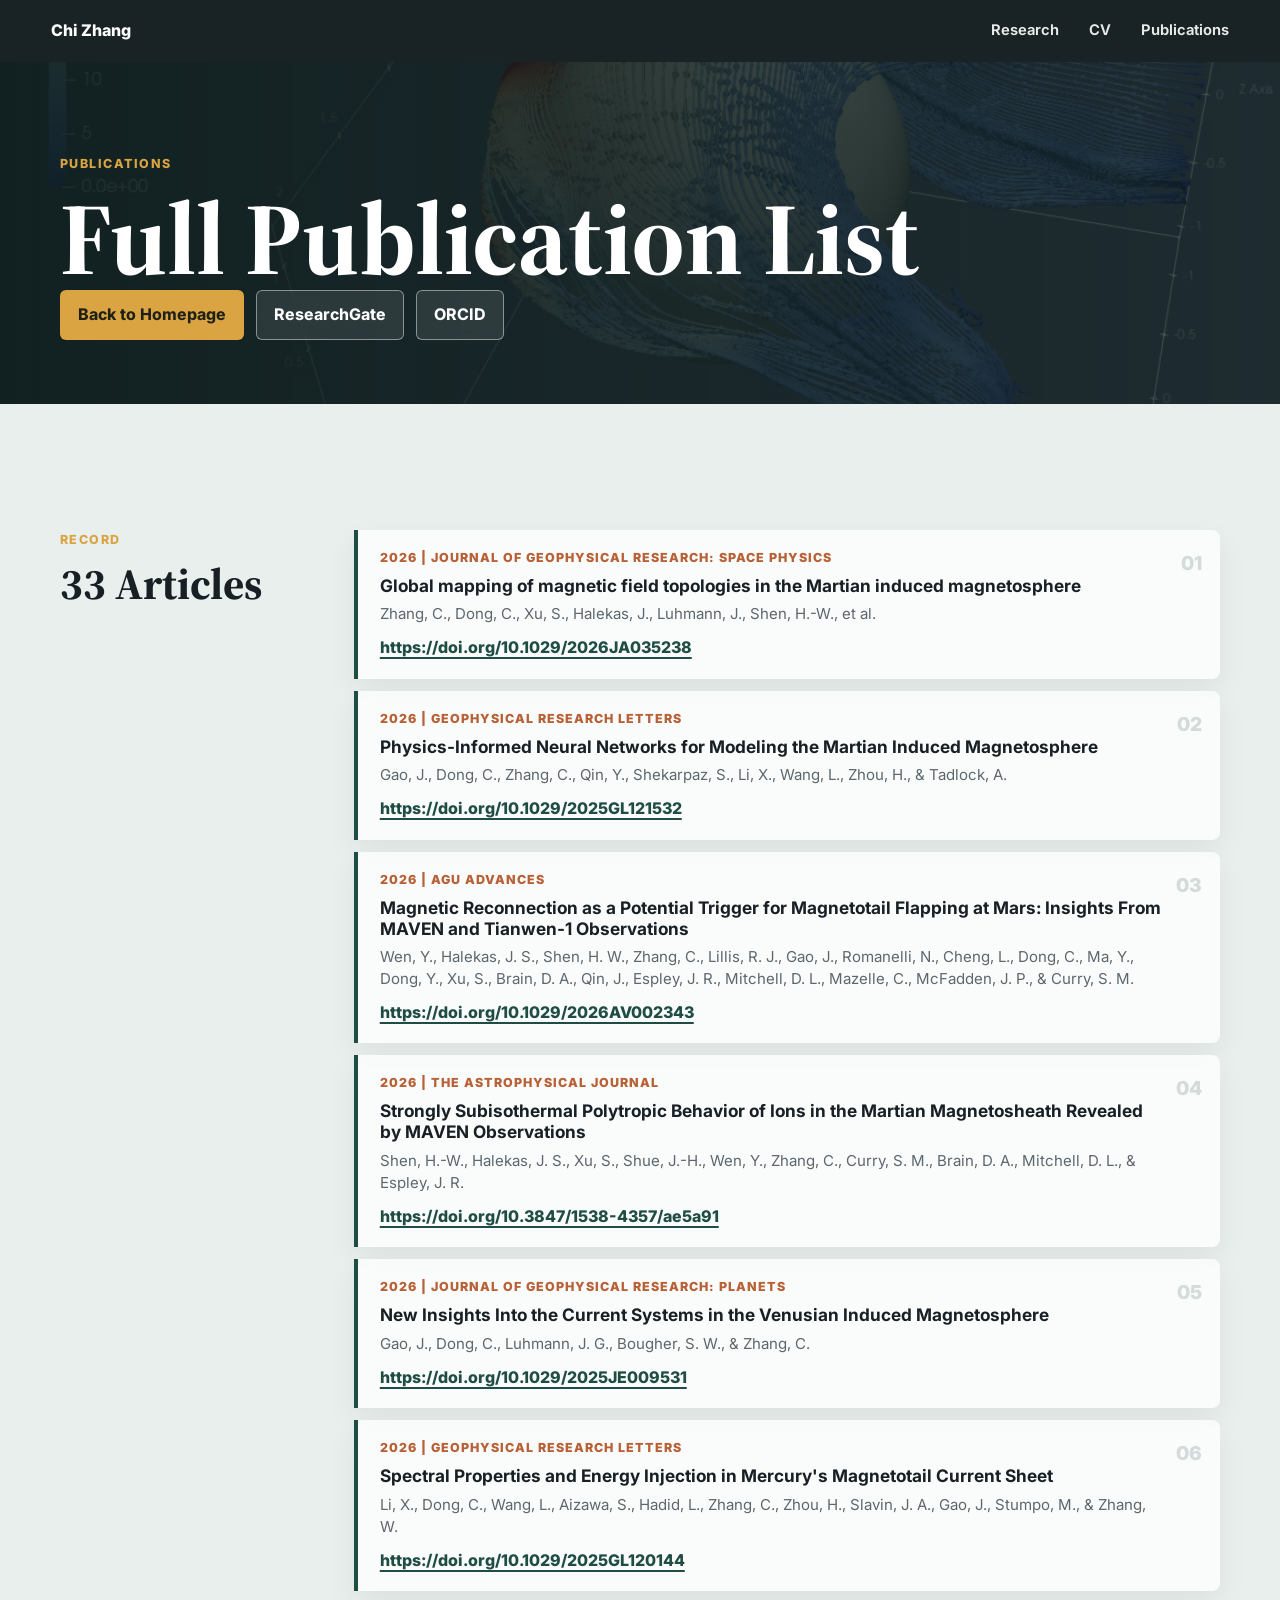
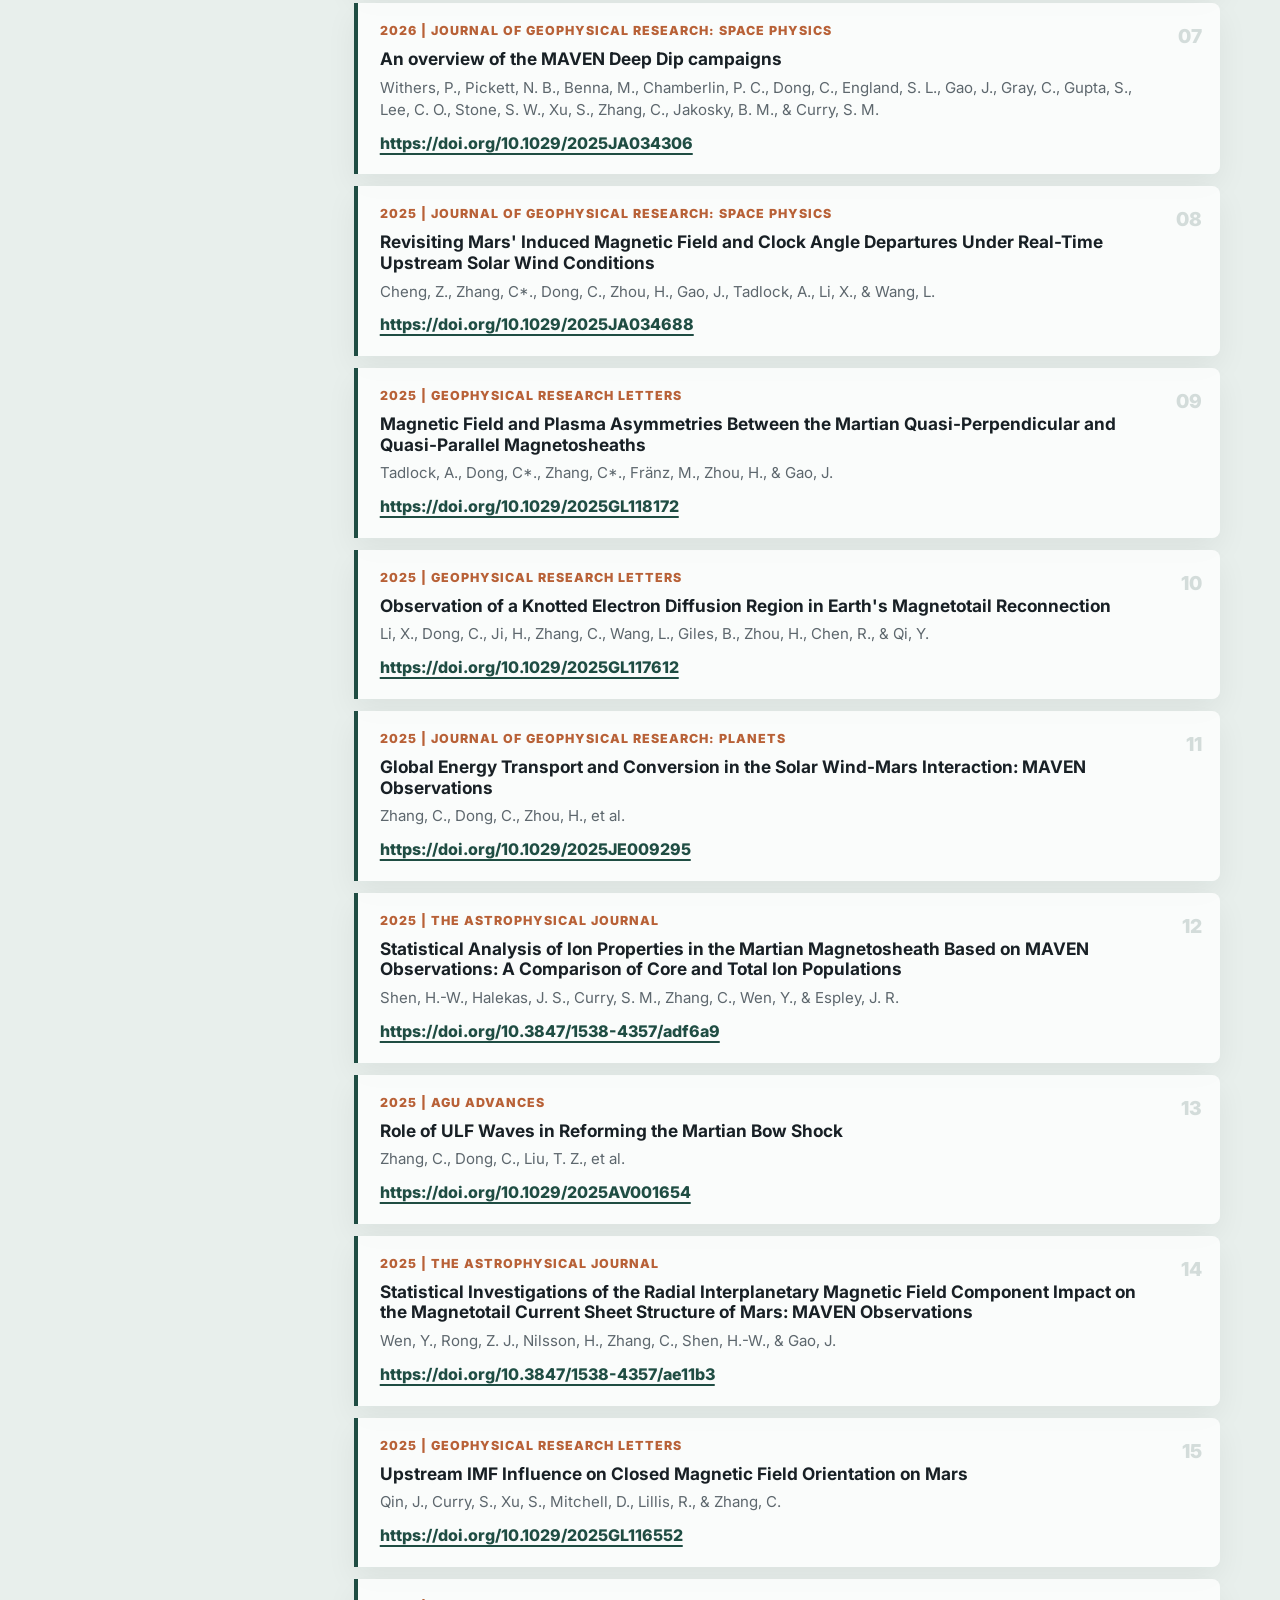
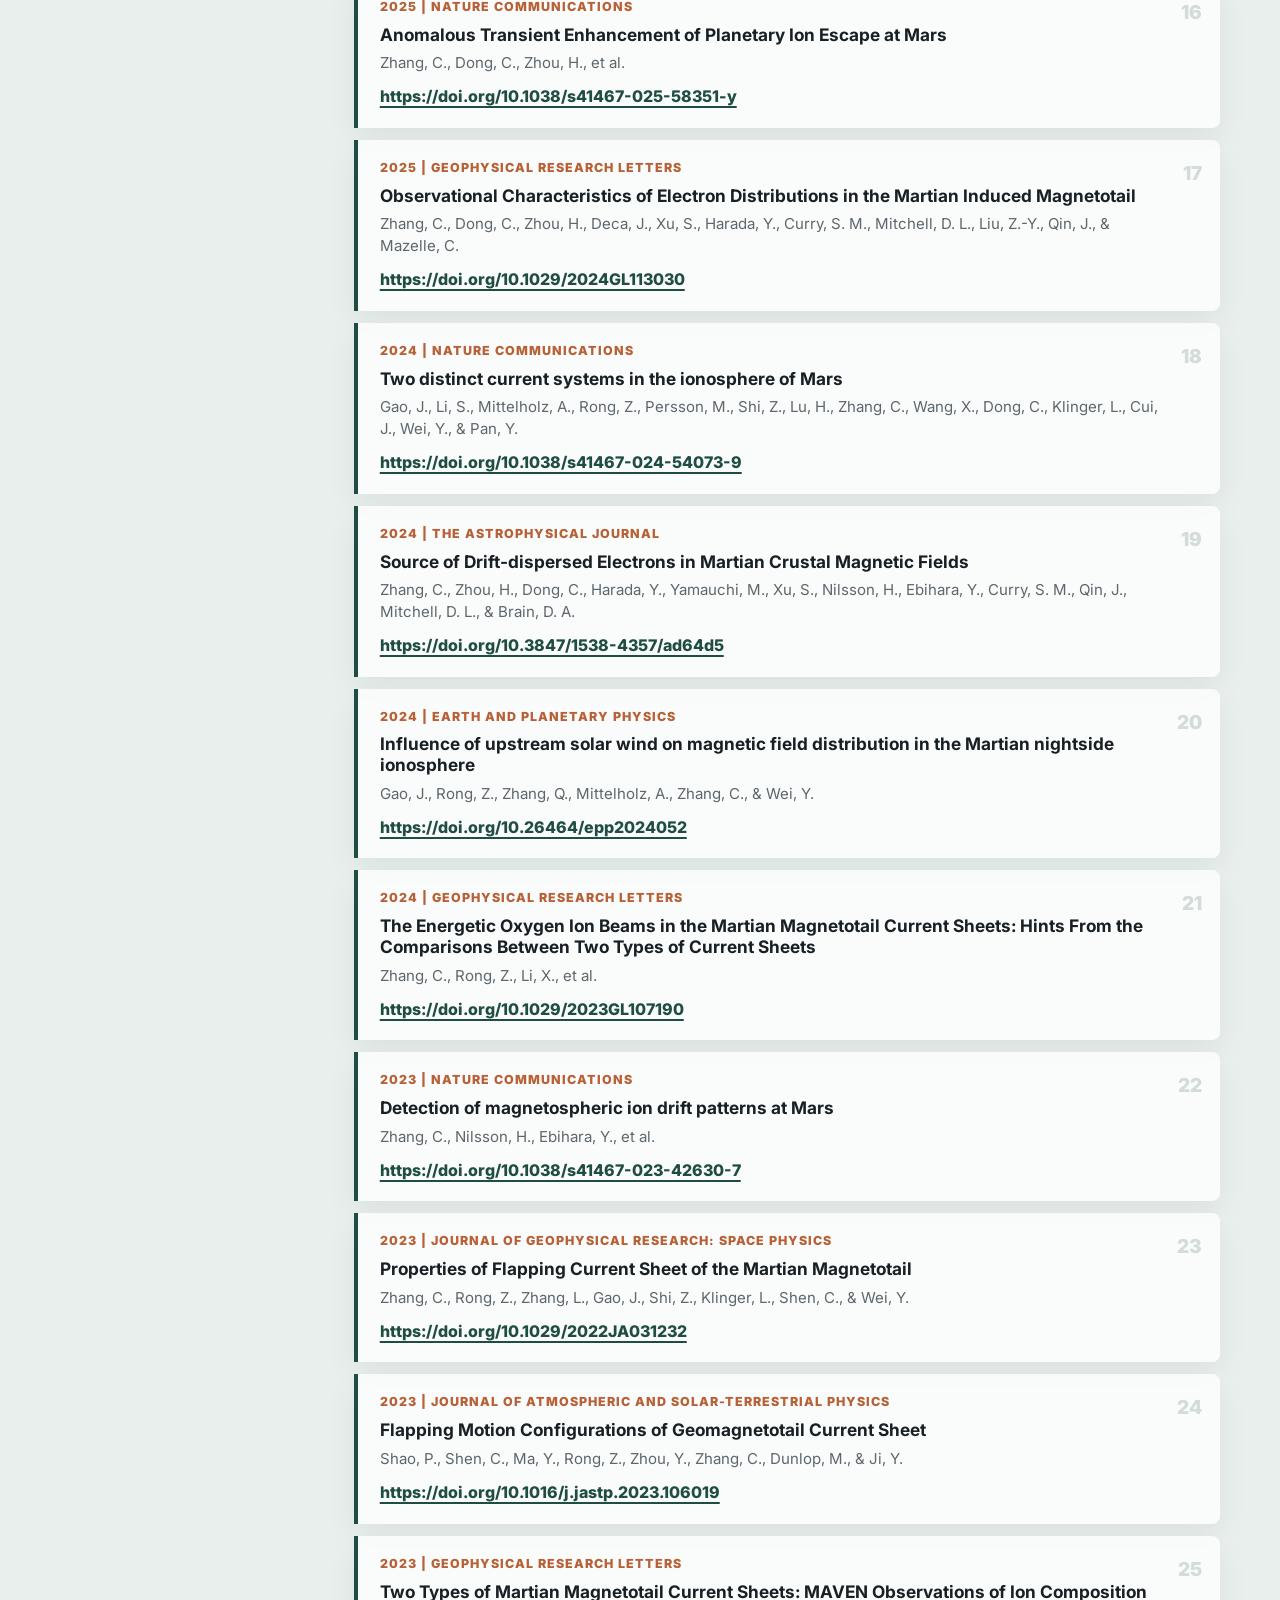
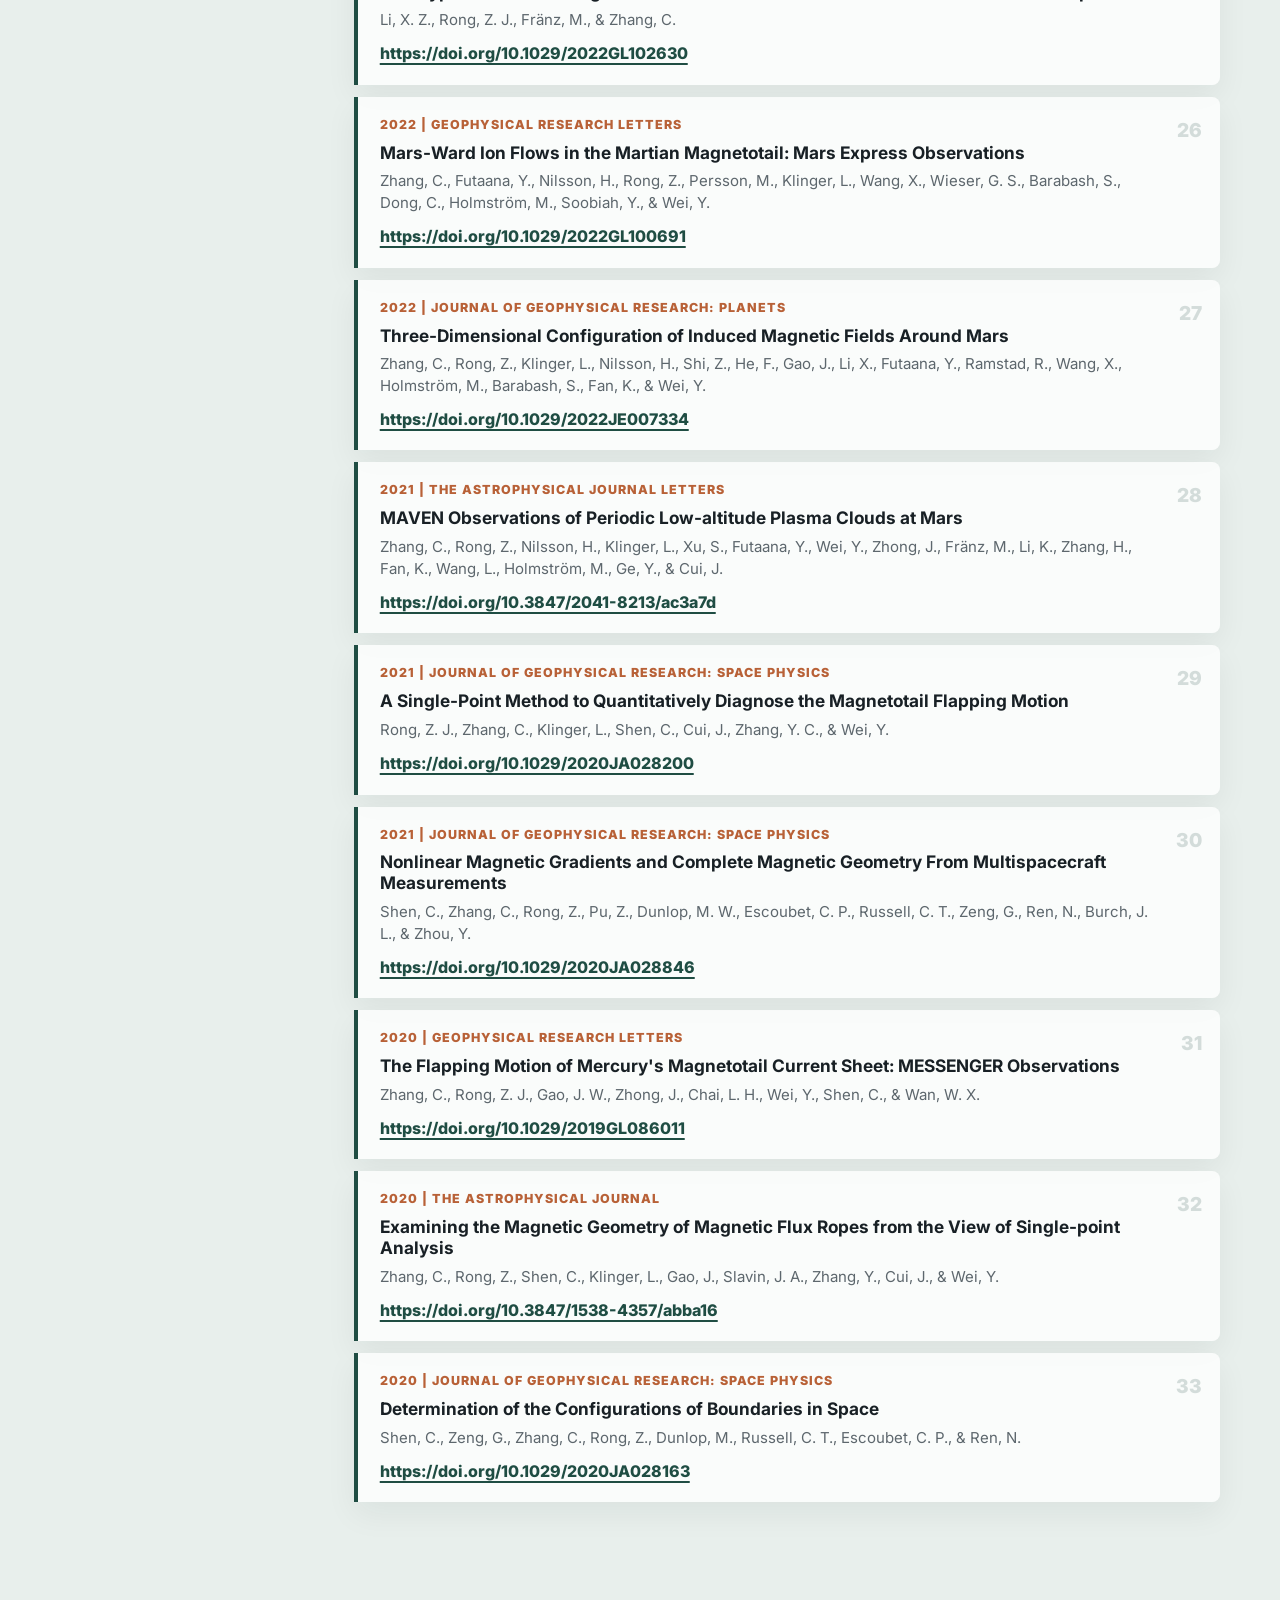
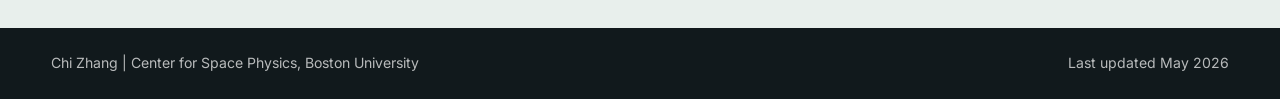
==== publications.html @ 46e89584 "Improve website layout responsiveness" ====
<!DOCTYPE html>
<html lang="en">
<head>
  <meta charset="utf-8">
  <meta name="viewport" content="width=device-width, initial-scale=1">
  <meta name="description" content="Full publication list for Chi Zhang, Research Scientist at Boston University.">
  <title>Chi Zhang</title>
  <link rel="preconnect" href="https://fonts.googleapis.com">
  <link rel="preconnect" href="https://fonts.gstatic.com" crossorigin>
  <link href="https://fonts.googleapis.com/css2?family=Inter:wght@400;500;600;700;800&family=Source+Serif+4:wght@600;700&display=swap" rel="stylesheet">
  <link rel="stylesheet" href="styles.css">
</head>
<body class="publication-page">
  <header class="site-header solid" aria-label="Primary navigation">
    <a class="brand" href="index.html">Chi Zhang</a>
    <nav>
      <a href="index.html#role">Research</a>
      <a href="index.html#cv">CV</a>
      <a href="publications.html">Publications</a>
    </nav>
  </header>

  <main>
    <section class="publication-hero">
      <div class="container">
        <p class="eyebrow">Publications</p>
        <h1>Full Publication List</h1>
        <div class="hero-actions">
          <a class="button primary" href="index.html">Back to Homepage</a>
          <a class="button secondary" href="https://www.researchgate.net/profile/Chi-Zhang-248?ev=hdr_xprf">ResearchGate</a>
          <a class="button secondary" href="https://orcid.org/0000-0001-9154-596X">ORCID</a>
        </div>
      </div>
    </section>

    <section class="section publication-band">
      <div class="container publication-page-layout">
        <aside class="publication-note">
          <p class="section-kicker">Record</p>
          <h2>33 Articles</h2>
        </aside>
        <ol class="publication-detail-list">
          <li>
            <p class="pub-meta">2026 | Journal of Geophysical Research: Space Physics</p>
            <h3>Global mapping of magnetic field topologies in the Martian induced magnetosphere</h3>
            <p class="authors">Zhang, C., Dong, C., Xu, S., Halekas, J., Luhmann, J., Shen, H.-W., et al.</p>
            <a href="https://doi.org/10.1029/2026JA035238">https://doi.org/10.1029/2026JA035238</a>
          </li>
          <li>
            <p class="pub-meta">2026 | Geophysical Research Letters</p>
            <h3>Physics-Informed Neural Networks for Modeling the Martian Induced Magnetosphere</h3>
            <p class="authors">Gao, J., Dong, C., Zhang, C., Qin, Y., Shekarpaz, S., Li, X., Wang, L., Zhou, H., & Tadlock, A.</p>
            <a href="https://doi.org/10.1029/2025GL121532">https://doi.org/10.1029/2025GL121532</a>
          </li>
          <li>
            <p class="pub-meta">2026 | AGU Advances</p>
            <h3>Magnetic Reconnection as a Potential Trigger for Magnetotail Flapping at Mars: Insights From MAVEN and Tianwen-1 Observations</h3>
            <p class="authors">Wen, Y., Halekas, J. S., Shen, H. W., Zhang, C., Lillis, R. J., Gao, J., Romanelli, N., Cheng, L., Dong, C., Ma, Y., Dong, Y., Xu, S., Brain, D. A., Qin, J., Espley, J. R., Mitchell, D. L., Mazelle, C., McFadden, J. P., & Curry, S. M.</p>
            <a href="https://doi.org/10.1029/2026AV002343">https://doi.org/10.1029/2026AV002343</a>
          </li>
          <li>
            <p class="pub-meta">2026 | The Astrophysical Journal</p>
            <h3>Strongly Subisothermal Polytropic Behavior of Ions in the Martian Magnetosheath Revealed by MAVEN Observations</h3>
            <p class="authors">Shen, H.-W., Halekas, J. S., Xu, S., Shue, J.-H., Wen, Y., Zhang, C., Curry, S. M., Brain, D. A., Mitchell, D. L., & Espley, J. R.</p>
            <a href="https://doi.org/10.3847/1538-4357/ae5a91">https://doi.org/10.3847/1538-4357/ae5a91</a>
          </li>
          <li>
            <p class="pub-meta">2026 | Journal of Geophysical Research: Planets</p>
            <h3>New Insights Into the Current Systems in the Venusian Induced Magnetosphere</h3>
            <p class="authors">Gao, J., Dong, C., Luhmann, J. G., Bougher, S. W., & Zhang, C.</p>
            <a href="https://doi.org/10.1029/2025JE009531">https://doi.org/10.1029/2025JE009531</a>
          </li>
          <li>
            <p class="pub-meta">2026 | Geophysical Research Letters</p>
            <h3>Spectral Properties and Energy Injection in Mercury's Magnetotail Current Sheet</h3>
            <p class="authors">Li, X., Dong, C., Wang, L., Aizawa, S., Hadid, L., Zhang, C., Zhou, H., Slavin, J. A., Gao, J., Stumpo, M., & Zhang, W.</p>
            <a href="https://doi.org/10.1029/2025GL120144">https://doi.org/10.1029/2025GL120144</a>
          </li>
          <li>
            <p class="pub-meta">2026 | Journal of Geophysical Research: Space Physics</p>
            <h3>An overview of the MAVEN Deep Dip campaigns</h3>
            <p class="authors">Withers, P., Pickett, N. B., Benna, M., Chamberlin, P. C., Dong, C., England, S. L., Gao, J., Gray, C., Gupta, S., Lee, C. O., Stone, S. W., Xu, S., Zhang, C., Jakosky, B. M., & Curry, S. M.</p>
            <a href="https://doi.org/10.1029/2025JA034306">https://doi.org/10.1029/2025JA034306</a>
          </li>
          <li>
            <p class="pub-meta">2025 | Journal of Geophysical Research: Space Physics</p>
            <h3>Revisiting Mars' Induced Magnetic Field and Clock Angle Departures Under Real-Time Upstream Solar Wind Conditions</h3>
            <p class="authors">Cheng, Z., Zhang, C*., Dong, C., Zhou, H., Gao, J., Tadlock, A., Li, X., & Wang, L.</p>
            <a href="https://doi.org/10.1029/2025JA034688">https://doi.org/10.1029/2025JA034688</a>
          </li>
          <li>
            <p class="pub-meta">2025 | Geophysical Research Letters</p>
            <h3>Magnetic Field and Plasma Asymmetries Between the Martian Quasi-Perpendicular and Quasi-Parallel Magnetosheaths</h3>
            <p class="authors">Tadlock, A., Dong, C*., Zhang, C*., Fränz, M., Zhou, H., & Gao, J.</p>
            <a href="https://doi.org/10.1029/2025GL118172">https://doi.org/10.1029/2025GL118172</a>
          </li>
          <li>
            <p class="pub-meta">2025 | Geophysical Research Letters</p>
            <h3>Observation of a Knotted Electron Diffusion Region in Earth's Magnetotail Reconnection</h3>
            <p class="authors">Li, X., Dong, C., Ji, H., Zhang, C., Wang, L., Giles, B., Zhou, H., Chen, R., & Qi, Y.</p>
            <a href="https://doi.org/10.1029/2025GL117612">https://doi.org/10.1029/2025GL117612</a>
          </li>
          <li>
            <p class="pub-meta">2025 | Journal of Geophysical Research: Planets</p>
            <h3>Global Energy Transport and Conversion in the Solar Wind-Mars Interaction: MAVEN Observations</h3>
            <p class="authors">Zhang, C., Dong, C., Zhou, H., et al.</p>
            <a href="https://doi.org/10.1029/2025JE009295">https://doi.org/10.1029/2025JE009295</a>
          </li>
          <li>
            <p class="pub-meta">2025 | The Astrophysical Journal</p>
            <h3>Statistical Analysis of Ion Properties in the Martian Magnetosheath Based on MAVEN Observations: A Comparison of Core and Total Ion Populations</h3>
            <p class="authors">Shen, H.-W., Halekas, J. S., Curry, S. M., Zhang, C., Wen, Y., & Espley, J. R.</p>
            <a href="https://doi.org/10.3847/1538-4357/adf6a9">https://doi.org/10.3847/1538-4357/adf6a9</a>
          </li>
          <li>
            <p class="pub-meta">2025 | AGU Advances</p>
            <h3>Role of ULF Waves in Reforming the Martian Bow Shock</h3>
            <p class="authors">Zhang, C., Dong, C., Liu, T. Z., et al.</p>
            <a href="https://doi.org/10.1029/2025AV001654">https://doi.org/10.1029/2025AV001654</a>
          </li>
          <li>
            <p class="pub-meta">2025 | The Astrophysical Journal</p>
            <h3>Statistical Investigations of the Radial Interplanetary Magnetic Field Component Impact on the Magnetotail Current Sheet Structure of Mars: MAVEN Observations</h3>
            <p class="authors">Wen, Y., Rong, Z. J., Nilsson, H., Zhang, C., Shen, H.-W., & Gao, J.</p>
            <a href="https://doi.org/10.3847/1538-4357/ae11b3">https://doi.org/10.3847/1538-4357/ae11b3</a>
          </li>
          <li>
            <p class="pub-meta">2025 | Geophysical Research Letters</p>
            <h3>Upstream IMF Influence on Closed Magnetic Field Orientation on Mars</h3>
            <p class="authors">Qin, J., Curry, S., Xu, S., Mitchell, D., Lillis, R., & Zhang, C.</p>
            <a href="https://doi.org/10.1029/2025GL116552">https://doi.org/10.1029/2025GL116552</a>
          </li>
          <li>
            <p class="pub-meta">2025 | Nature Communications</p>
            <h3>Anomalous Transient Enhancement of Planetary Ion Escape at Mars</h3>
            <p class="authors">Zhang, C., Dong, C., Zhou, H., et al.</p>
            <a href="https://doi.org/10.1038/s41467-025-58351-y">https://doi.org/10.1038/s41467-025-58351-y</a>
          </li>
          <li>
            <p class="pub-meta">2025 | Geophysical Research Letters</p>
            <h3>Observational Characteristics of Electron Distributions in the Martian Induced Magnetotail</h3>
            <p class="authors">Zhang, C., Dong, C., Zhou, H., Deca, J., Xu, S., Harada, Y., Curry, S. M., Mitchell, D. L., Liu, Z.-Y., Qin, J., & Mazelle, C.</p>
            <a href="https://doi.org/10.1029/2024GL113030">https://doi.org/10.1029/2024GL113030</a>
          </li>
          <li>
            <p class="pub-meta">2024 | Nature Communications</p>
            <h3>Two distinct current systems in the ionosphere of Mars</h3>
            <p class="authors">Gao, J., Li, S., Mittelholz, A., Rong, Z., Persson, M., Shi, Z., Lu, H., Zhang, C., Wang, X., Dong, C., Klinger, L., Cui, J., Wei, Y., & Pan, Y.</p>
            <a href="https://doi.org/10.1038/s41467-024-54073-9">https://doi.org/10.1038/s41467-024-54073-9</a>
          </li>
          <li>
            <p class="pub-meta">2024 | The Astrophysical Journal</p>
            <h3>Source of Drift-dispersed Electrons in Martian Crustal Magnetic Fields</h3>
            <p class="authors">Zhang, C., Zhou, H., Dong, C., Harada, Y., Yamauchi, M., Xu, S., Nilsson, H., Ebihara, Y., Curry, S. M., Qin, J., Mitchell, D. L., & Brain, D. A.</p>
            <a href="https://doi.org/10.3847/1538-4357/ad64d5">https://doi.org/10.3847/1538-4357/ad64d5</a>
          </li>
          <li>
            <p class="pub-meta">2024 | Earth and Planetary Physics</p>
            <h3>Influence of upstream solar wind on magnetic field distribution in the Martian nightside ionosphere</h3>
            <p class="authors">Gao, J., Rong, Z., Zhang, Q., Mittelholz, A., Zhang, C., & Wei, Y.</p>
            <a href="https://doi.org/10.26464/epp2024052">https://doi.org/10.26464/epp2024052</a>
          </li>
          <li>
            <p class="pub-meta">2024 | Geophysical Research Letters</p>
            <h3>The Energetic Oxygen Ion Beams in the Martian Magnetotail Current Sheets: Hints From the Comparisons Between Two Types of Current Sheets</h3>
            <p class="authors">Zhang, C., Rong, Z., Li, X., et al.</p>
            <a href="https://doi.org/10.1029/2023GL107190">https://doi.org/10.1029/2023GL107190</a>
          </li>
          <li>
            <p class="pub-meta">2023 | Nature Communications</p>
            <h3>Detection of magnetospheric ion drift patterns at Mars</h3>
            <p class="authors">Zhang, C., Nilsson, H., Ebihara, Y., et al.</p>
            <a href="https://doi.org/10.1038/s41467-023-42630-7">https://doi.org/10.1038/s41467-023-42630-7</a>
          </li>
          <li>
            <p class="pub-meta">2023 | Journal of Geophysical Research: Space Physics</p>
            <h3>Properties of Flapping Current Sheet of the Martian Magnetotail</h3>
            <p class="authors">Zhang, C., Rong, Z., Zhang, L., Gao, J., Shi, Z., Klinger, L., Shen, C., & Wei, Y.</p>
            <a href="https://doi.org/10.1029/2022JA031232">https://doi.org/10.1029/2022JA031232</a>
          </li>
          <li>
            <p class="pub-meta">2023 | Journal of Atmospheric and Solar-Terrestrial Physics</p>
            <h3>Flapping Motion Configurations of Geomagnetotail Current Sheet</h3>
            <p class="authors">Shao, P., Shen, C., Ma, Y., Rong, Z., Zhou, Y., Zhang, C., Dunlop, M., & Ji, Y.</p>
            <a href="https://doi.org/10.1016/j.jastp.2023.106019">https://doi.org/10.1016/j.jastp.2023.106019</a>
          </li>
          <li>
            <p class="pub-meta">2023 | Geophysical Research Letters</p>
            <h3>Two Types of Martian Magnetotail Current Sheets: MAVEN Observations of Ion Composition</h3>
            <p class="authors">Li, X. Z., Rong, Z. J., Fränz, M., & Zhang, C.</p>
            <a href="https://doi.org/10.1029/2022GL102630">https://doi.org/10.1029/2022GL102630</a>
          </li>
          <li>
            <p class="pub-meta">2022 | Geophysical Research Letters</p>
            <h3>Mars-Ward Ion Flows in the Martian Magnetotail: Mars Express Observations</h3>
            <p class="authors">Zhang, C., Futaana, Y., Nilsson, H., Rong, Z., Persson, M., Klinger, L., Wang, X., Wieser, G. S., Barabash, S., Dong, C., Holmström, M., Soobiah, Y., & Wei, Y.</p>
            <a href="https://doi.org/10.1029/2022GL100691">https://doi.org/10.1029/2022GL100691</a>
          </li>
          <li>
            <p class="pub-meta">2022 | Journal of Geophysical Research: Planets</p>
            <h3>Three-Dimensional Configuration of Induced Magnetic Fields Around Mars</h3>
            <p class="authors">Zhang, C., Rong, Z., Klinger, L., Nilsson, H., Shi, Z., He, F., Gao, J., Li, X., Futaana, Y., Ramstad, R., Wang, X., Holmström, M., Barabash, S., Fan, K., & Wei, Y.</p>
            <a href="https://doi.org/10.1029/2022JE007334">https://doi.org/10.1029/2022JE007334</a>
          </li>
          <li>
            <p class="pub-meta">2021 | The Astrophysical Journal Letters</p>
            <h3>MAVEN Observations of Periodic Low-altitude Plasma Clouds at Mars</h3>
            <p class="authors">Zhang, C., Rong, Z., Nilsson, H., Klinger, L., Xu, S., Futaana, Y., Wei, Y., Zhong, J., Fränz, M., Li, K., Zhang, H., Fan, K., Wang, L., Holmström, M., Ge, Y., & Cui, J.</p>
            <a href="https://doi.org/10.3847/2041-8213/ac3a7d">https://doi.org/10.3847/2041-8213/ac3a7d</a>
          </li>
          <li>
            <p class="pub-meta">2021 | Journal of Geophysical Research: Space Physics</p>
            <h3>A Single-Point Method to Quantitatively Diagnose the Magnetotail Flapping Motion</h3>
            <p class="authors">Rong, Z. J., Zhang, C., Klinger, L., Shen, C., Cui, J., Zhang, Y. C., & Wei, Y.</p>
            <a href="https://doi.org/10.1029/2020JA028200">https://doi.org/10.1029/2020JA028200</a>
          </li>
          <li>
            <p class="pub-meta">2021 | Journal of Geophysical Research: Space Physics</p>
            <h3>Nonlinear Magnetic Gradients and Complete Magnetic Geometry From Multispacecraft Measurements</h3>
            <p class="authors">Shen, C., Zhang, C., Rong, Z., Pu, Z., Dunlop, M. W., Escoubet, C. P., Russell, C. T., Zeng, G., Ren, N., Burch, J. L., & Zhou, Y.</p>
            <a href="https://doi.org/10.1029/2020JA028846">https://doi.org/10.1029/2020JA028846</a>
          </li>
          <li>
            <p class="pub-meta">2020 | Geophysical Research Letters</p>
            <h3>The Flapping Motion of Mercury's Magnetotail Current Sheet: MESSENGER Observations</h3>
            <p class="authors">Zhang, C., Rong, Z. J., Gao, J. W., Zhong, J., Chai, L. H., Wei, Y., Shen, C., & Wan, W. X.</p>
            <a href="https://doi.org/10.1029/2019GL086011">https://doi.org/10.1029/2019GL086011</a>
          </li>
          <li>
            <p class="pub-meta">2020 | The Astrophysical Journal</p>
            <h3>Examining the Magnetic Geometry of Magnetic Flux Ropes from the View of Single-point Analysis</h3>
            <p class="authors">Zhang, C., Rong, Z., Shen, C., Klinger, L., Gao, J., Slavin, J. A., Zhang, Y., Cui, J., & Wei, Y.</p>
            <a href="https://doi.org/10.3847/1538-4357/abba16">https://doi.org/10.3847/1538-4357/abba16</a>
          </li>
          <li>
            <p class="pub-meta">2020 | Journal of Geophysical Research: Space Physics</p>
            <h3>Determination of the Configurations of Boundaries in Space</h3>
            <p class="authors">Shen, C., Zeng, G., Zhang, C., Rong, Z., Dunlop, M., Russell, C. T., Escoubet, C. P., & Ren, N.</p>
            <a href="https://doi.org/10.1029/2020JA028163">https://doi.org/10.1029/2020JA028163</a>
          </li>
        </ol>
      </div>
    </section>
  </main>

  <footer>
    <p>Chi Zhang | Center for Space Physics, Boston University</p>
    <p>Last updated May 2026</p>
  </footer>
</body>
</html>
---- styles.css ----
:root {
  --ink: #182025;
  --muted: #5d676d;
  --line: #d9e0df;
  --paper: #f7f6f1;
  --white: #ffffff;
  --forest: #1f4d43;
  --teal: #2a7f77;
  --rust: #b86137;
  --gold: #d9a441;
  --shadow: 0 24px 70px rgba(20, 31, 36, 0.18);
}

* {
  box-sizing: border-box;
}

html {
  scroll-behavior: smooth;
}

body {
  margin: 0;
  color: var(--ink);
  background: var(--paper);
  font-family: Inter, system-ui, -apple-system, BlinkMacSystemFont, "Segoe UI", sans-serif;
  line-height: 1.6;
}

body.home-page {
  overflow: hidden;
}

img {
  display: block;
  max-width: 100%;
}

a {
  color: inherit;
}

.site-header {
  position: fixed;
  z-index: 20;
  top: 0;
  left: 0;
  right: 0;
  display: flex;
  align-items: center;
  justify-content: space-between;
  gap: 24px;
  padding: 18px clamp(20px, 4vw, 56px);
  color: var(--white);
  background: linear-gradient(to bottom, rgba(15, 24, 28, 0.78), rgba(15, 24, 28, 0));
}

.site-header.solid {
  position: sticky;
  color: var(--white);
  background: rgba(17, 25, 28, 0.96);
}

.brand {
  font-weight: 800;
  text-decoration: none;
  letter-spacing: 0;
}

nav {
  display: flex;
  gap: clamp(14px, 2.4vw, 30px);
  align-items: center;
  font-size: 0.92rem;
  font-weight: 650;
}

nav a {
  text-decoration: none;
  opacity: 0.9;
  white-space: nowrap;
}

nav a:hover {
  opacity: 1;
}

.hero {
  position: relative;
  min-height: 88svh;
  display: grid;
  align-items: end;
  overflow: hidden;
  color: var(--white);
  padding: 120px clamp(20px, 6vw, 76px) 74px;
}

.horizontal-deck {
  display: flex;
  width: 100vw;
  height: 100svh;
  overflow-x: auto;
  overflow-y: hidden;
  scroll-snap-type: x mandatory;
  scroll-behavior: smooth;
  scrollbar-width: none;
}

.horizontal-deck::-webkit-scrollbar {
  display: none;
}

.horizontal-deck > section {
  position: relative;
  flex: 0 0 100vw;
  height: 100svh;
  overflow-x: hidden;
  overflow-y: auto;
  scroll-snap-align: start;
  scroll-snap-stop: always;
}

.page-arrow {
  position: absolute;
  z-index: 12;
  top: 50%;
  display: inline-grid;
  width: 62px;
  height: 62px;
  place-items: center;
  border-radius: 999px;
  color: var(--white);
  border: 1px solid rgba(255, 255, 255, 0.36);
  background: rgba(17, 25, 28, 0.82);
  box-shadow: 0 18px 48px rgba(17, 25, 28, 0.28);
  font-size: 2.45rem;
  font-weight: 700;
  line-height: 1;
  text-decoration: none;
  transform: translateY(-50%);
  backdrop-filter: blur(10px);
}

.page-arrow.prev {
  left: clamp(12px, 1.6vw, 20px);
}

.page-arrow.next {
  right: clamp(12px, 1.6vw, 20px);
}

.page-arrow:hover {
  background: var(--forest);
  transform: translateY(-50%) scale(1.04);
}

.horizontal-deck .section,
.horizontal-deck .intro-band {
  display: grid;
  align-items: center;
  padding-top: clamp(72px, 7vw, 92px);
  padding-bottom: clamp(42px, 5vw, 64px);
}

.horizontal-deck .section-heading h2 {
  font-size: clamp(2rem, 3.5vw, 3.4rem);
}

.horizontal-deck .featured-section .section-heading {
  margin-bottom: 16px;
}

.horizontal-deck .featured-section .section-heading h2 {
  margin-bottom: 0;
}

.horizontal-deck .hero {
  min-height: 100svh;
  height: 100svh;
}

.horizontal-deck #role {
  padding-top: clamp(56px, 5vw, 70px);
  padding-bottom: clamp(24px, 3vw, 42px);
}

.horizontal-deck #featured {
  align-items: start;
  padding-top: clamp(46px, 4vw, 64px);
  padding-bottom: clamp(28px, 4vw, 48px);
}

.horizontal-deck #featured .page-arrow {
  width: 56px;
  height: 56px;
  font-size: 2.2rem;
}

.horizontal-deck #featured .page-arrow.prev {
  left: 10px;
}

.horizontal-deck #featured .page-arrow.next {
  right: 10px;
}

.hero-media,
.hero-overlay {
  position: absolute;
  inset: 0;
}

.hero-media img {
  width: 100%;
  height: 100%;
  object-fit: cover;
}

.hero-overlay {
  background:
    linear-gradient(90deg, rgba(8, 21, 20, 0.86), rgba(8, 21, 20, 0.52) 46%, rgba(8, 21, 20, 0.18)),
    linear-gradient(0deg, rgba(8, 21, 20, 0.74), rgba(8, 21, 20, 0.05) 48%);
}

.hero-content {
  position: relative;
  width: min(780px, 100%);
}

.eyebrow,
.section-kicker {
  margin: 0 0 12px;
  color: var(--gold);
  font-size: 0.78rem;
  font-weight: 800;
  letter-spacing: 0.12em;
  text-transform: uppercase;
}

h1,
h2,
h3,
p {
  overflow-wrap: anywhere;
}

main,
section,
.container,
.hero-content,
.intro-copy,
.profile-card,
.featured-copy,
.publication-detail-list li {
  min-width: 0;
}

h1,
h2 {
  font-family: "Source Serif 4", Georgia, serif;
  line-height: 1.02;
  letter-spacing: 0;
}

h1 {
  margin: 0;
  font-size: clamp(4rem, 12vw, 9rem);
}

h2 {
  margin: 0 0 18px;
  font-size: clamp(2.2rem, 5vw, 4.8rem);
}

h3 {
  margin: 0 0 10px;
  line-height: 1.2;
  font-size: 1.08rem;
}

.hero-copy {
  max-width: 690px;
  margin: 18px 0 28px;
  color: rgba(255, 255, 255, 0.88);
  font-size: clamp(1.04rem, 2vw, 1.35rem);
}

.hero-email {
  margin: -10px 0 24px;
  color: rgba(255, 255, 255, 0.9);
  font-size: 1.02rem;
  font-weight: 800;
}

.hero-email a {
  text-decoration-thickness: 2px;
  text-underline-offset: 4px;
}

.hero-actions,
.contact-actions {
  display: flex;
  flex-wrap: wrap;
  gap: 12px;
}

.button {
  display: inline-flex;
  min-height: 44px;
  align-items: center;
  justify-content: center;
  border: 1px solid transparent;
  border-radius: 6px;
  padding: 11px 17px;
  font-weight: 750;
  text-decoration: none;
  white-space: nowrap;
  transition: transform 180ms ease, background 180ms ease, border-color 180ms ease;
}

.button:hover {
  transform: translateY(-1px);
}

.button.primary {
  background: var(--gold);
  color: #1f2016;
}

.button.secondary {
  border-color: rgba(255, 255, 255, 0.45);
  color: var(--white);
  background: rgba(255, 255, 255, 0.1);
  backdrop-filter: blur(12px);
}

.button.dark {
  color: var(--white);
  background: var(--forest);
}

.container {
  width: min(1160px, calc(100% - 40px));
  margin: 0 auto;
}

.section {
  padding: clamp(70px, 10vw, 126px) 0;
}

.intro-band {
  background: var(--white);
  padding: clamp(54px, 8vw, 92px) 0;
}

.intro-grid,
.about-grid,
.contact-grid {
  display: grid;
  grid-template-columns: minmax(0, 1.05fr) minmax(320px, 0.95fr);
  gap: clamp(34px, 6vw, 72px);
  align-items: center;
}

.horizontal-deck .intro-grid {
  width: min(1320px, calc(100% - 96px));
  grid-template-columns: minmax(340px, 0.88fr) minmax(520px, 1.12fr);
  grid-template-areas:
    "copy copy"
    "photo card";
  align-items: center;
  gap: clamp(12px, 1.4vw, 20px) clamp(40px, 5vw, 72px);
}

.horizontal-deck .intro-copy {
  grid-area: copy;
  justify-self: center;
  max-width: 980px;
  text-align: center;
}

.horizontal-deck .intro-copy h2 {
  font-size: clamp(3.35rem, 4.6vw, 5.2rem);
  margin-bottom: 8px;
}

.horizontal-deck .intro-copy p:not(.section-kicker) {
  display: none;
}

.role-photo {
  display: none;
}

.horizontal-deck .role-photo {
  display: block;
  grid-area: photo;
  justify-self: end;
  width: min(470px, 100%);
  height: min(500px, calc(100svh - 252px));
  aspect-ratio: auto;
  object-fit: cover;
  border-radius: 8px;
  box-shadow: var(--shadow);
}

.horizontal-deck .profile-card {
  grid-area: card;
  justify-self: start;
  grid-template-columns: 1fr;
  width: min(760px, 100%);
  padding: clamp(18px, 1.7vw, 22px);
}

.horizontal-deck .profile-card > p {
  margin: 0 0 16px;
  color: var(--muted);
  font-size: clamp(1rem, 1.13vw, 1.16rem);
  line-height: 1.48;
}

.horizontal-deck .intro-grid::after {
  content: none;
}

.intro-grid > div > p,
.about-grid > div > p,
.contact-grid > div > p,
.muted {
  color: var(--muted);
  font-size: 1.05rem;
}

.profile-card {
  display: grid;
  grid-template-columns: 148px minmax(0, 1fr);
  gap: 22px;
  align-items: center;
  border: 1px solid var(--line);
  border-radius: 8px;
  padding: 18px;
  background: #fbfaf6;
  box-shadow: var(--shadow);
}

.profile-card img {
  width: 148px;
  aspect-ratio: 1;
  object-fit: cover;
  border-radius: 8px;
}

dl {
  margin: 0;
}

dl div + div {
  margin-top: 14px;
}

.horizontal-deck dl div + div {
  margin-top: 13px;
}

dt {
  color: var(--teal);
  font-size: 0.78rem;
  font-weight: 800;
  letter-spacing: 0.1em;
  text-transform: uppercase;
}

dd {
  margin: 2px 0 0;
  font-size: 1.02rem;
  font-weight: 700;
}

.role-focus {
  margin-top: 13px;
  border-top: 1px solid var(--line);
  padding-top: 11px;
}

.role-focus-title {
  margin: 0 0 10px;
  color: var(--teal);
  font-size: 0.75rem;
  font-weight: 800;
  letter-spacing: 0.1em;
  text-transform: uppercase;
}

.role-focus ul {
  display: grid;
  grid-template-columns: repeat(3, minmax(0, 1fr));
  gap: 9px;
  margin: 0;
  padding: 0;
  list-style: none;
}

.role-focus li {
  display: grid;
  gap: 2px;
}

.role-focus strong {
  color: var(--ink);
  font-size: 0.98rem;
  line-height: 1.25;
}

.role-focus span {
  color: var(--muted);
  font-size: 0.86rem;
  line-height: 1.38;
}

.section-heading {
  max-width: 680px;
  margin-bottom: 34px;
}

.research-grid {
  display: grid;
  grid-template-columns: repeat(3, minmax(0, 1fr));
  gap: 18px;
}

.featured-section {
  background: #f1efe7;
}

.featured-grid {
  display: grid;
  grid-template-columns: 1fr;
  gap: 12px;
}

.horizontal-deck .featured-grid {
  grid-template-columns: repeat(6, minmax(0, 1fr));
  align-items: stretch;
  height: auto;
  gap: 14px;
}

.horizontal-deck .featured-section .container {
  width: min(1220px, calc(100% - 132px));
}

.featured-heading {
  display: flex;
  max-width: none;
  align-items: end;
  justify-content: space-between;
  gap: 24px;
}

.featured-heading .button {
  flex: 0 0 auto;
}

.featured-grid article {
  display: grid;
  grid-template-columns: minmax(220px, 0.34fr) minmax(0, 1fr);
  gap: 22px;
  align-items: center;
  border: 1px solid rgba(31, 77, 67, 0.16);
  border-radius: 8px;
  padding: 14px;
  background: rgba(255, 255, 255, 0.72);
  box-shadow: 0 14px 44px rgba(20, 31, 36, 0.08);
}

.horizontal-deck .featured-grid article {
  grid-template-columns: 1fr;
  align-content: start;
  grid-column: span 2;
  min-height: 0;
  overflow: visible;
  padding: 13px;
}

.horizontal-deck .featured-grid article:nth-child(-n + 2) {
  grid-column: span 3;
}

.featured-grid article > img,
.featured-card-media {
  width: 100%;
  max-width: none;
  height: 128px;
  object-fit: contain;
  margin: 0;
  border-radius: 6px;
  background: #f7f6f1;
}

.horizontal-deck .featured-grid article > img,
.horizontal-deck .featured-card-media {
  width: 100%;
  height: clamp(112px, 16svh, 148px);
  margin: 0;
  object-fit: contain;
  background: #f7f6f1;
}

.featured-grid .year {
  margin: 0 0 6px;
  color: var(--rust);
  font-size: 0.78rem;
  font-weight: 850;
  letter-spacing: 0.08em;
  text-transform: uppercase;
}

.featured-grid h3 {
  margin-bottom: 6px;
  font-size: clamp(1.06rem, 1.24vw, 1.24rem);
  line-height: 1.18;
}

.horizontal-deck .featured-grid h3 {
  font-size: clamp(1rem, 1.08vw, 1.14rem);
  line-height: 1.18;
  margin-bottom: 6px;
}

.featured-grid p {
  margin: 0 0 8px;
  color: var(--muted);
}

.horizontal-deck .featured-grid p {
  margin-bottom: 6px;
  font-size: 0.84rem;
  line-height: 1.35;
}

.horizontal-deck .featured-grid .year {
  font-size: 0.72rem;
  letter-spacing: 0.06em;
}

.horizontal-deck .featured-grid .doi,
.horizontal-deck .featured-grid a {
  font-size: 0.8rem;
}

.horizontal-deck .featured-grid .doi {
  margin-top: 0;
  margin-bottom: 4px;
  line-height: 1.2;
}

.horizontal-deck .featured-grid .doi a {
  font-size: 0.82rem;
  line-height: 1.2;
}

.featured-copy {
  min-width: 0;
}

.featured-note {
  margin-top: 8px;
  max-width: 760px;
}

.featured-grid .doi a {
  color: var(--forest);
  font-weight: 800;
  text-decoration-thickness: 2px;
  text-underline-offset: 4px;
}

.featured-grid a {
  color: var(--forest);
  font-weight: 800;
  text-decoration-thickness: 2px;
  text-underline-offset: 4px;
}

.section-action {
  margin-top: 24px;
}

.research-grid article {
  min-height: 252px;
  border-top: 4px solid var(--teal);
  padding: 26px 24px;
  background: var(--white);
  box-shadow: 0 14px 42px rgba(20, 31, 36, 0.08);
}

.research-grid span {
  display: block;
  margin-bottom: 48px;
  color: var(--rust);
  font-weight: 800;
}

.research-grid p,
.publication-list p {
  margin: 0;
  color: var(--muted);
}

.publication-band {
  background: #e8efec;
}

.publications-preview {
  display: grid;
  grid-template-columns: minmax(0, 0.9fr) auto;
  gap: 32px;
  align-items: center;
}

.cv-section {
  background: var(--white);
}

.cv-layout {
  display: grid;
  grid-template-columns: minmax(220px, 0.58fr) minmax(0, 1.42fr);
  gap: clamp(28px, 5vw, 64px);
  align-items: start;
}

.cv-columns {
  display: grid;
  grid-template-columns: repeat(2, minmax(0, 1fr));
  gap: 18px;
}

.cv-columns .honors {
  grid-row: span 2;
}

.cv-columns > section {
  border: 1px solid var(--line);
  border-radius: 8px;
  padding: 24px;
  background: #fbfaf6;
}

.cv-columns h3 {
  margin-bottom: 18px;
  color: var(--forest);
  font-size: 1.12rem;
}

.timeline {
  display: grid;
  gap: 16px;
}

.timeline article {
  border-left: 3px solid var(--teal);
  padding-left: 16px;
}

.date,
.honor-list span {
  color: var(--rust);
  font-size: 0.78rem;
  font-weight: 850;
  letter-spacing: 0.08em;
  text-transform: uppercase;
}

.timeline h4 {
  margin: 2px 0 4px;
  font-size: 1rem;
}

.timeline p,
.honor-list p {
  margin: 0;
  color: var(--muted);
}

.honor-list {
  display: grid;
  gap: 12px;
}

.honor-list p {
  display: grid;
  grid-template-columns: 58px minmax(0, 1fr);
  gap: 10px;
}

.publications-layout {
  display: grid;
  grid-template-columns: 0.78fr 1.22fr;
  gap: clamp(32px, 6vw, 78px);
  align-items: start;
}

.publication-list {
  display: grid;
  gap: 14px;
}

.publication-list article {
  display: grid;
  grid-template-columns: 174px minmax(0, 1fr);
  gap: 18px;
  align-items: center;
  border-left: 4px solid var(--forest);
  padding: 20px 22px;
  background: rgba(255, 255, 255, 0.68);
}

.publication-list article:not(:has(img)) {
  grid-template-columns: 1fr;
}

.publication-list img {
  width: 174px;
  aspect-ratio: 1.35;
  object-fit: cover;
  border-radius: 6px;
  background: var(--ink);
}

.publication-list .year {
  margin-bottom: 7px;
  color: var(--rust);
  font-size: 0.82rem;
  font-weight: 850;
}

.publication-list a {
  display: inline-block;
  margin-top: 10px;
  color: var(--forest);
  font-weight: 800;
  text-decoration-thickness: 2px;
  text-underline-offset: 4px;
}

.publication-full-list {
  display: grid;
  gap: 10px;
  margin: 0;
  padding: 0;
  list-style: none;
  counter-reset: publications;
}

.publication-full-list li {
  counter-increment: publications;
  position: relative;
  display: grid;
  grid-template-columns: 62px minmax(0, 1fr);
  gap: 14px;
  align-items: start;
  border-left: 4px solid var(--forest);
  padding: 13px 16px 13px 18px;
  background: rgba(255, 255, 255, 0.72);
}

.publication-full-list li::before {
  content: counter(publications, decimal-leading-zero);
  position: absolute;
  right: 14px;
  bottom: 8px;
  color: rgba(31, 77, 67, 0.16);
  font-weight: 850;
}

.publication-full-list span {
  color: var(--rust);
  font-size: 0.78rem;
  font-weight: 850;
}

.publication-page {
  background: #e8efec;
  overflow-x: hidden;
}

.publication-hero {
  padding: 92px 0 64px;
  color: var(--white);
  background:
    linear-gradient(90deg, rgba(12, 28, 27, 0.92), rgba(12, 28, 27, 0.74)),
    url("assets/paper-3d-magnetic-field.jpg") center / cover;
}

.publication-hero h1 {
  margin: 0;
  font-size: clamp(3rem, 8vw, 7rem);
}

.publication-hero p:not(.eyebrow) {
  max-width: 780px;
  color: rgba(255, 255, 255, 0.82);
  font-size: 1.08rem;
}

.publication-page-layout {
  display: grid;
  grid-template-columns: minmax(180px, 0.28fr) minmax(0, 1fr);
  gap: clamp(26px, 4vw, 54px);
  align-items: start;
}

.publication-panel {
  background: #e8efec;
}

.horizontal-deck .publication-panel {
  align-items: start;
  padding-top: 82px;
}

.publication-embedded-layout {
  display: grid;
  grid-template-columns: minmax(220px, 0.34fr) minmax(0, 1fr);
  gap: clamp(24px, 4vw, 56px);
  align-items: start;
}

.publication-embedded-heading {
  position: sticky;
  top: 20px;
}

.publication-embedded-heading h2 {
  font-size: clamp(2.4rem, 5vw, 5rem);
}

.horizontal-deck .publication-detail-list {
  gap: 10px;
}

.horizontal-deck .publication-detail-list li {
  padding: 15px 52px 15px 18px;
}

.horizontal-deck .publication-detail-list h3 {
  font-size: 1rem;
}

.horizontal-deck .publication-detail-list .authors {
  font-size: 0.88rem;
}

.publication-note {
  position: sticky;
  top: 92px;
}

.publication-note h2 {
  font-size: clamp(2.1rem, 3.4vw, 3.7rem);
}

.publication-detail-list {
  display: grid;
  gap: 12px;
  margin: 0;
  padding: 0;
  list-style: none;
  counter-reset: publication-details;
}

.publication-detail-list li {
  counter-increment: publication-details;
  position: relative;
  border-left: 4px solid var(--forest);
  border-radius: 0 8px 8px 0;
  padding: 18px 58px 18px 22px;
  background: rgba(255, 255, 255, 0.78);
  box-shadow: 0 12px 32px rgba(20, 31, 36, 0.06);
}

.publication-detail-list li::after {
  content: counter(publication-details, decimal-leading-zero);
  position: absolute;
  top: 18px;
  right: 18px;
  color: rgba(31, 77, 67, 0.18);
  font-size: 1.2rem;
  font-weight: 850;
}

.publication-detail-list h3 {
  margin-bottom: 7px;
  font-size: 1.08rem;
}

.pub-meta {
  margin: 0 0 8px;
  color: var(--rust);
  font-size: 0.78rem;
  font-weight: 850;
  letter-spacing: 0.08em;
  text-transform: uppercase;
}

.publication-detail-list .authors {
  margin: 0 0 10px;
  color: var(--muted);
  font-size: 0.94rem;
  line-height: 1.45;
}

.publication-detail-list a {
  color: var(--forest);
  font-weight: 800;
  overflow-wrap: anywhere;
  text-decoration-thickness: 2px;
  text-underline-offset: 4px;
}

.photo-mosaic {
  display: grid;
  grid-template-columns: repeat(2, minmax(0, 1fr));
  gap: 14px;
}

.image-credit {
  grid-column: 2;
  margin: -4px 0 0;
  color: var(--muted);
  font-size: 0.76rem;
}

figure {
  position: relative;
  margin: 0;
  overflow: hidden;
  border-radius: 8px;
  background: var(--ink);
}

figure.wide {
  grid-column: 1 / -1;
}

figure img {
  width: 100%;
  height: 100%;
  min-height: 230px;
  aspect-ratio: 1.35;
  object-fit: cover;
}

figure.wide img {
  aspect-ratio: 2.08;
}

figcaption {
  position: absolute;
  left: 12px;
  bottom: 12px;
  border-radius: 6px;
  padding: 7px 10px;
  color: var(--white);
  background: rgba(15, 24, 28, 0.72);
  font-size: 0.82rem;
  font-weight: 750;
}

.contact-band {
  color: var(--white);
  background: var(--forest);
}

.contact-band p {
  color: rgba(255, 255, 255, 0.78);
}

.contact-band .section-kicker {
  color: var(--gold);
}

.contact-band .contact-grid > div > p {
  color: rgba(255, 255, 255, 0.8);
}

.contact-grid {
  grid-template-columns: minmax(0, 1fr) auto;
}

footer {
  display: flex;
  justify-content: space-between;
  gap: 20px;
  padding: 24px clamp(20px, 4vw, 56px);
  color: rgba(255, 255, 255, 0.7);
  background: #11191c;
  font-size: 0.88rem;
}

body.home-page footer {
  display: none;
}

footer p {
  margin: 0;
}

@media (max-width: 700px) {
  .site-header {
    position: absolute;
    align-items: flex-start;
    gap: 12px;
    padding: 16px 20px 0;
  }

  nav {
    justify-content: flex-end;
    flex-wrap: wrap;
    gap: 8px 14px;
    font-size: 0.8rem;
  }

  .hero {
    min-height: 86svh;
    padding-top: 112px;
  }

  .horizontal-deck .hero {
    align-items: end;
    padding: 118px 23px 46px;
  }

  .horizontal-deck .hero-content {
    width: calc(100vw - 46px);
    max-width: calc(100vw - 46px);
  }

  .horizontal-deck > section {
    height: 100svh;
  }

  .page-arrow,
  .horizontal-deck #featured .page-arrow {
    top: auto;
    right: 18px;
    bottom: 28px;
    width: 48px;
    height: 48px;
    font-size: 1.9rem;
    transform: none;
  }

  .page-arrow.prev,
  .horizontal-deck #featured .page-arrow.prev {
    left: 18px;
    right: auto;
  }

  .page-arrow:hover {
    transform: none;
  }

  .hero .page-arrow.next {
    top: 54%;
    bottom: auto;
    transform: translateY(-50%);
  }

  .intro-grid,
  .about-grid,
  .cv-layout,
  .publications-layout,
  .contact-grid,
  .featured-grid {
    grid-template-columns: 1fr;
  }

  .horizontal-deck .intro-grid {
    width: min(100%, calc(100% - 46px));
    grid-template-columns: 1fr;
    grid-template-areas:
      "copy"
      "photo"
      "card";
    gap: 14px;
  }

  .horizontal-deck .intro-copy {
    text-align: left;
  }

  .horizontal-deck .intro-copy h2 {
    font-size: clamp(2.35rem, 12vw, 3.7rem);
  }

  .horizontal-deck .role-photo {
    justify-self: stretch;
    width: 100%;
    height: min(230px, 28svh);
  }

  .horizontal-deck .profile-card {
    width: 100%;
    padding: 15px;
  }

  .horizontal-deck .profile-card > p {
    display: none;
  }

  .role-focus ul {
    grid-template-columns: 1fr;
    gap: 8px;
  }

  .role-focus span {
    display: none;
  }

  .featured-heading {
    display: grid;
    align-items: start;
    gap: 12px;
  }

  .horizontal-deck #featured {
    padding-top: 74px;
    padding-bottom: 84px;
  }

  .horizontal-deck .featured-section .container {
    width: min(100%, calc(100% - 46px));
  }

  .horizontal-deck .featured-grid {
    grid-template-columns: 1fr;
    gap: 12px;
  }

  .horizontal-deck .featured-grid article,
  .horizontal-deck .featured-grid article:nth-child(-n + 2) {
    grid-column: auto;
  }

  .featured-grid article {
    grid-template-columns: 1fr;
  }

  .featured-grid article > img,
  .featured-card-media,
  .horizontal-deck .featured-grid article > img,
  .horizontal-deck .featured-card-media {
    height: min(190px, 24svh);
  }

  .horizontal-deck .featured-grid .featured-note {
    display: none;
  }

  .research-grid {
    grid-template-columns: repeat(2, minmax(0, 1fr));
  }

  .publication-list article {
    grid-template-columns: 140px minmax(0, 1fr);
  }

  .publication-list img {
    width: 140px;
  }

  .profile-card {
    grid-template-columns: 112px minmax(0, 1fr);
  }

  .profile-card img {
    width: 112px;
  }

  .research-grid article {
    min-height: 0;
  }

  .research-grid span {
    margin-bottom: 24px;
  }

  .contact-grid {
    align-items: start;
  }

  .publications-preview,
  .publication-page-layout {
    grid-template-columns: 1fr;
  }

  .publication-note {
    position: static;
  }

  .cv-columns {
    grid-template-columns: 1fr;
  }

  .cv-columns .honors {
    grid-row: auto;
  }
}

@media (min-width: 701px) and (max-width: 1000px) {
  .horizontal-deck #role {
    padding-top: 64px;
    padding-bottom: 28px;
  }

  .horizontal-deck .intro-grid {
    width: min(100%, calc(100% - 40px));
    grid-template-columns: minmax(240px, 0.72fr) minmax(0, 1fr);
    gap: 14px 34px;
  }

  .horizontal-deck .intro-copy h2 {
    font-size: clamp(3rem, 6.6vw, 4rem);
  }

  .horizontal-deck .role-photo {
    width: min(320px, 100%);
    height: min(430px, calc(100svh - 260px));
  }

  .horizontal-deck .profile-card {
    padding: 13px 16px;
  }

  .horizontal-deck .profile-card > p {
    margin-bottom: 10px;
    font-size: 0.93rem;
    line-height: 1.38;
  }

  .horizontal-deck dl div + div {
    margin-top: 9px;
  }

  .horizontal-deck dd {
    font-size: 0.96rem;
  }

  .role-focus {
    margin-top: 10px;
    padding-top: 8px;
  }

  .role-focus ul {
    grid-template-columns: 1fr;
    gap: 6px;
  }

  .role-focus strong {
    font-size: 0.86rem;
  }

  .role-focus span {
    font-size: 0.78rem;
    line-height: 1.3;
  }
}

@media (max-width: 560px) {
  .site-header {
    display: grid;
  }

  nav {
    justify-content: flex-start;
    margin-top: 10px;
  }

  .hero {
    min-height: 92svh;
    padding-bottom: 52px;
  }

  .hero-copy {
    width: min(30ch, 100%);
    max-width: min(30ch, calc(100vw - 46px));
    margin-bottom: 22px;
    font-size: 1rem;
    line-height: 1.5;
  }

  .hero-email {
    margin-bottom: 18px;
  }

  .hero-actions {
    display: grid;
    grid-template-columns: 1fr;
    gap: 10px;
    width: min(260px, 100%);
  }

  .hero-actions .button {
    min-width: 0;
    min-height: 48px;
    padding-inline: 10px;
    font-size: 0.92rem;
    text-align: center;
    white-space: normal;
  }

  h1 {
    font-size: clamp(3.45rem, 18vw, 5.6rem);
  }

  .publication-hero h1 {
    max-width: 310px;
    font-size: clamp(1.9rem, 8vw, 2.35rem);
  }

  .publication-page .container {
    width: calc(100vw - 40px);
    max-width: calc(100vw - 40px);
  }

  .publication-detail-list {
    width: 100%;
    max-width: 100%;
  }

  .publication-detail-list li {
    width: min(330px, 100%);
    max-width: min(330px, 100%);
  }

  .publication-hero .hero-actions {
    grid-template-columns: 1fr;
    width: min(260px, 100%);
  }

  .profile-card {
    grid-template-columns: 1fr;
  }

  .profile-card img {
    width: 100%;
    aspect-ratio: 1.25;
  }

  .photo-mosaic {
    grid-template-columns: 1fr;
  }

  .image-credit {
    grid-column: auto;
  }

  .research-grid {
    grid-template-columns: 1fr;
  }

  .publication-list article,
  .publication-list article:not(:has(img)) {
    grid-template-columns: 1fr;
  }

  .publication-list img {
    width: 100%;
  }

  .publication-embedded-layout {
    grid-template-columns: 1fr;
  }

  .publication-embedded-heading {
    position: static;
  }

  .publication-full-list li {
    grid-template-columns: 48px minmax(0, 1fr);
    padding-right: 42px;
  }

  .honor-list p {
    grid-template-columns: 52px minmax(0, 1fr);
  }

  .publication-detail-list li {
    min-width: 0;
    padding: 16px;
  }

  .publication-detail-list li::after {
    display: none;
  }

  .pub-meta {
    font-size: 0.68rem;
    line-height: 1.35;
    overflow-wrap: anywhere;
  }

  .publication-detail-list h3 {
    width: 100%;
    max-width: 100%;
    font-size: 0.92rem;
    line-height: 1.24;
    overflow-wrap: anywhere;
  }

  .publication-detail-list .authors {
    width: 100%;
    max-width: 100%;
    font-size: 0.82rem;
    line-height: 1.42;
    overflow-wrap: anywhere;
  }

  .publication-detail-list a {
    display: block;
    max-width: 100%;
    font-size: 0.9rem;
  }

  figure.wide {
    grid-column: auto;
  }

  figure.wide img,
  figure img {
    aspect-ratio: 1.1;
  }

  footer {
    display: block;
  }

  footer p + p {
    margin-top: 6px;
  }
}
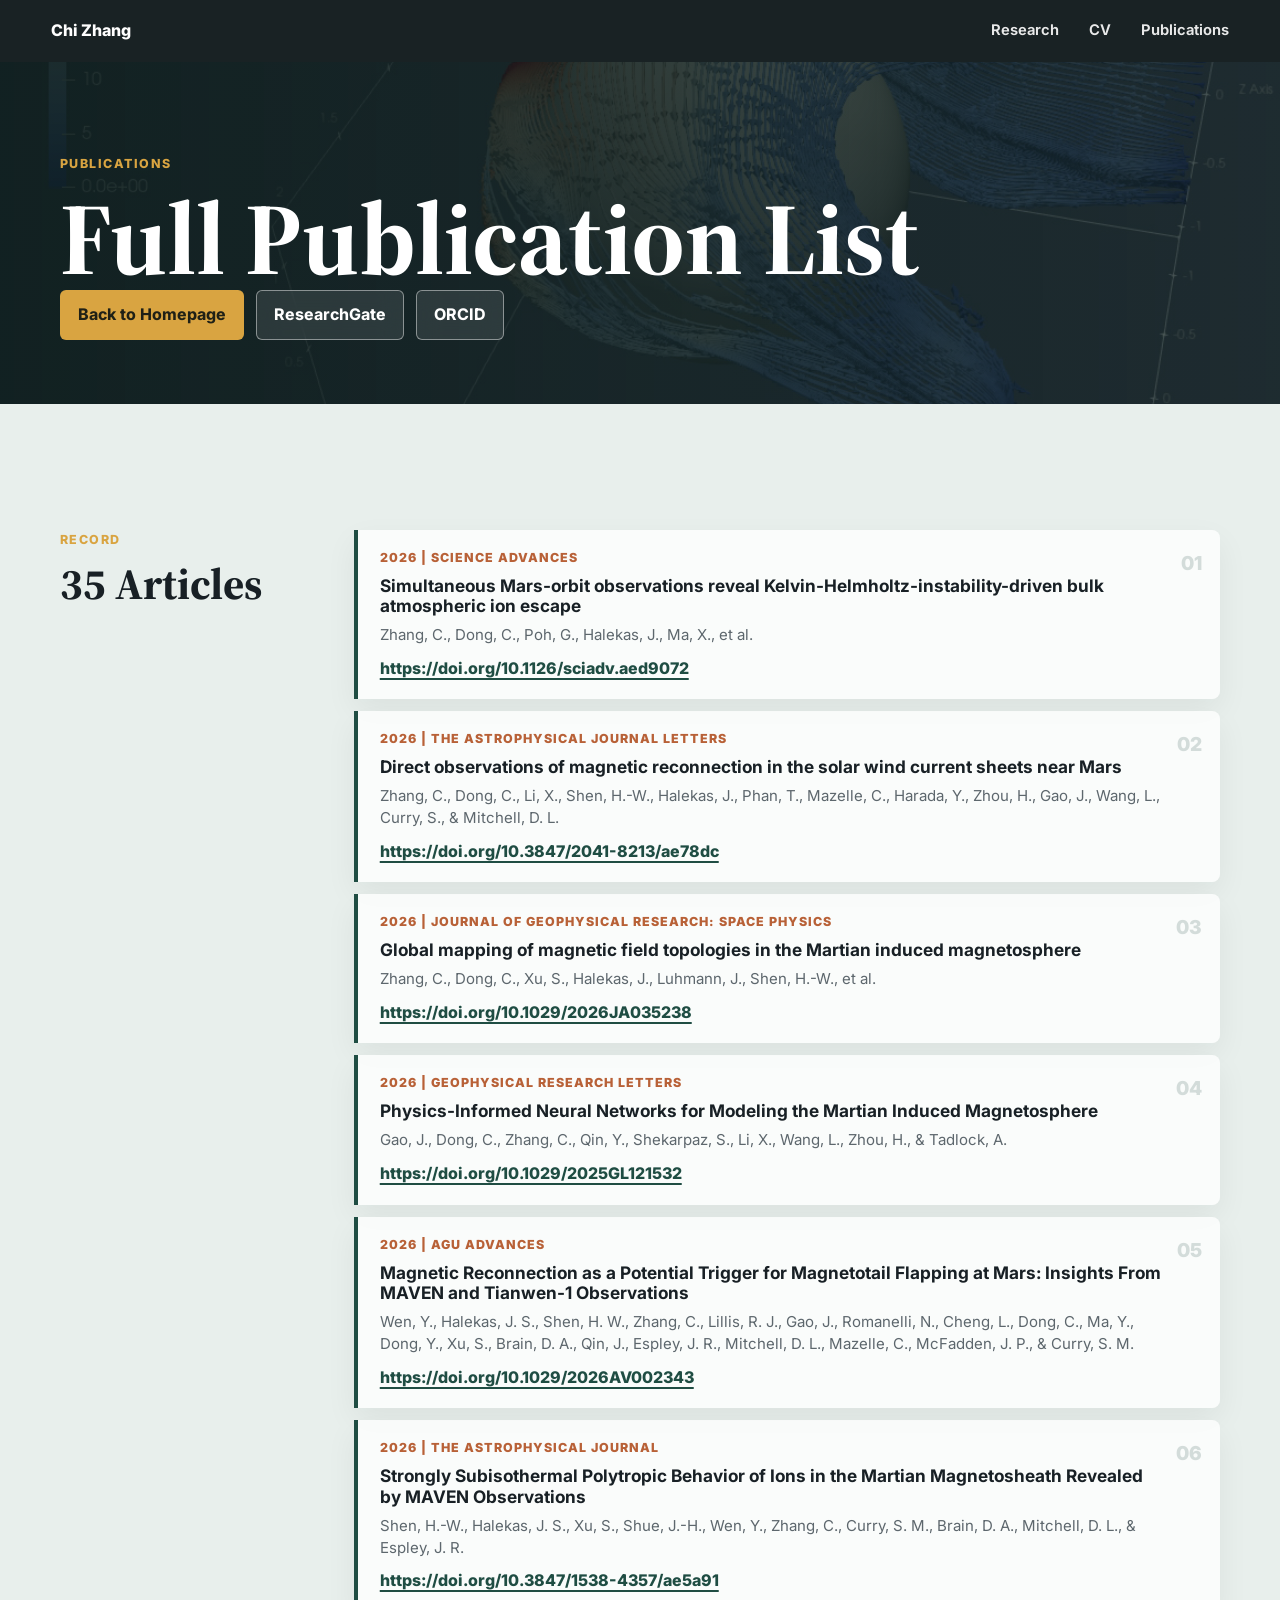
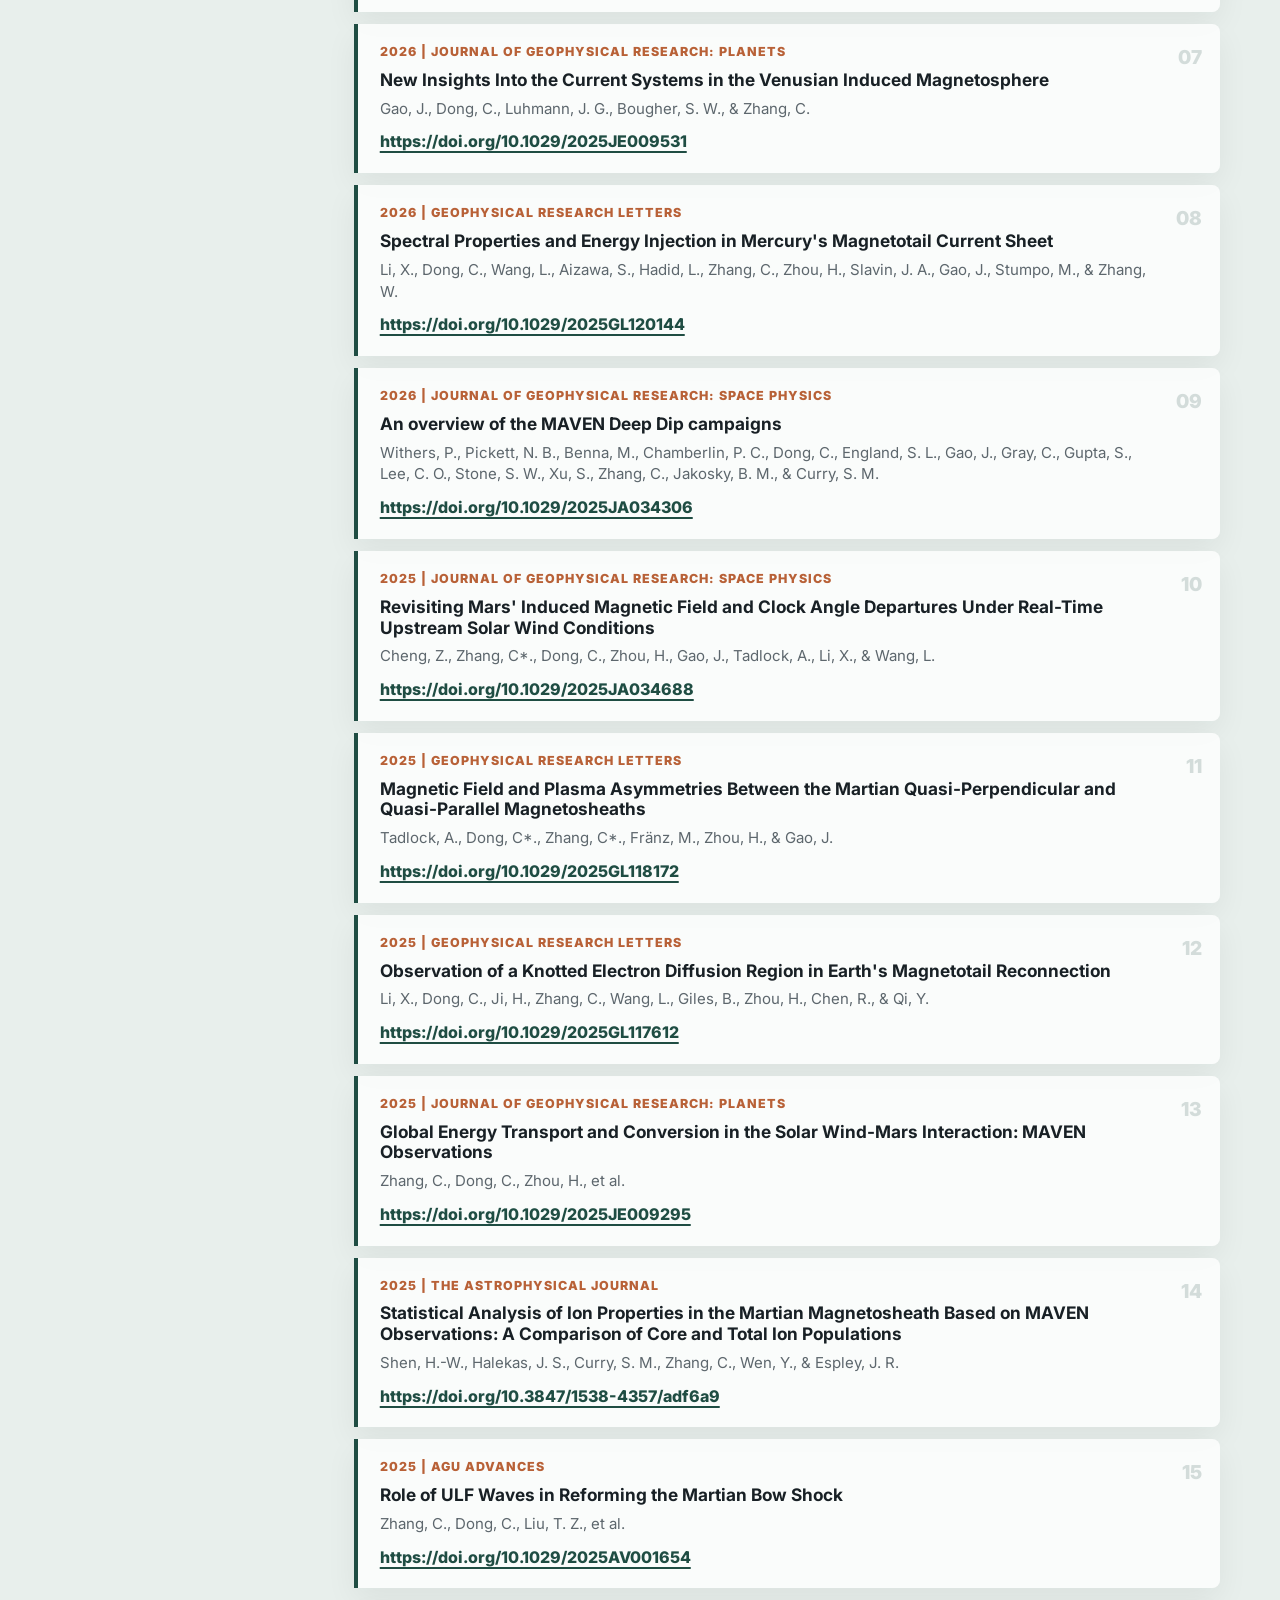
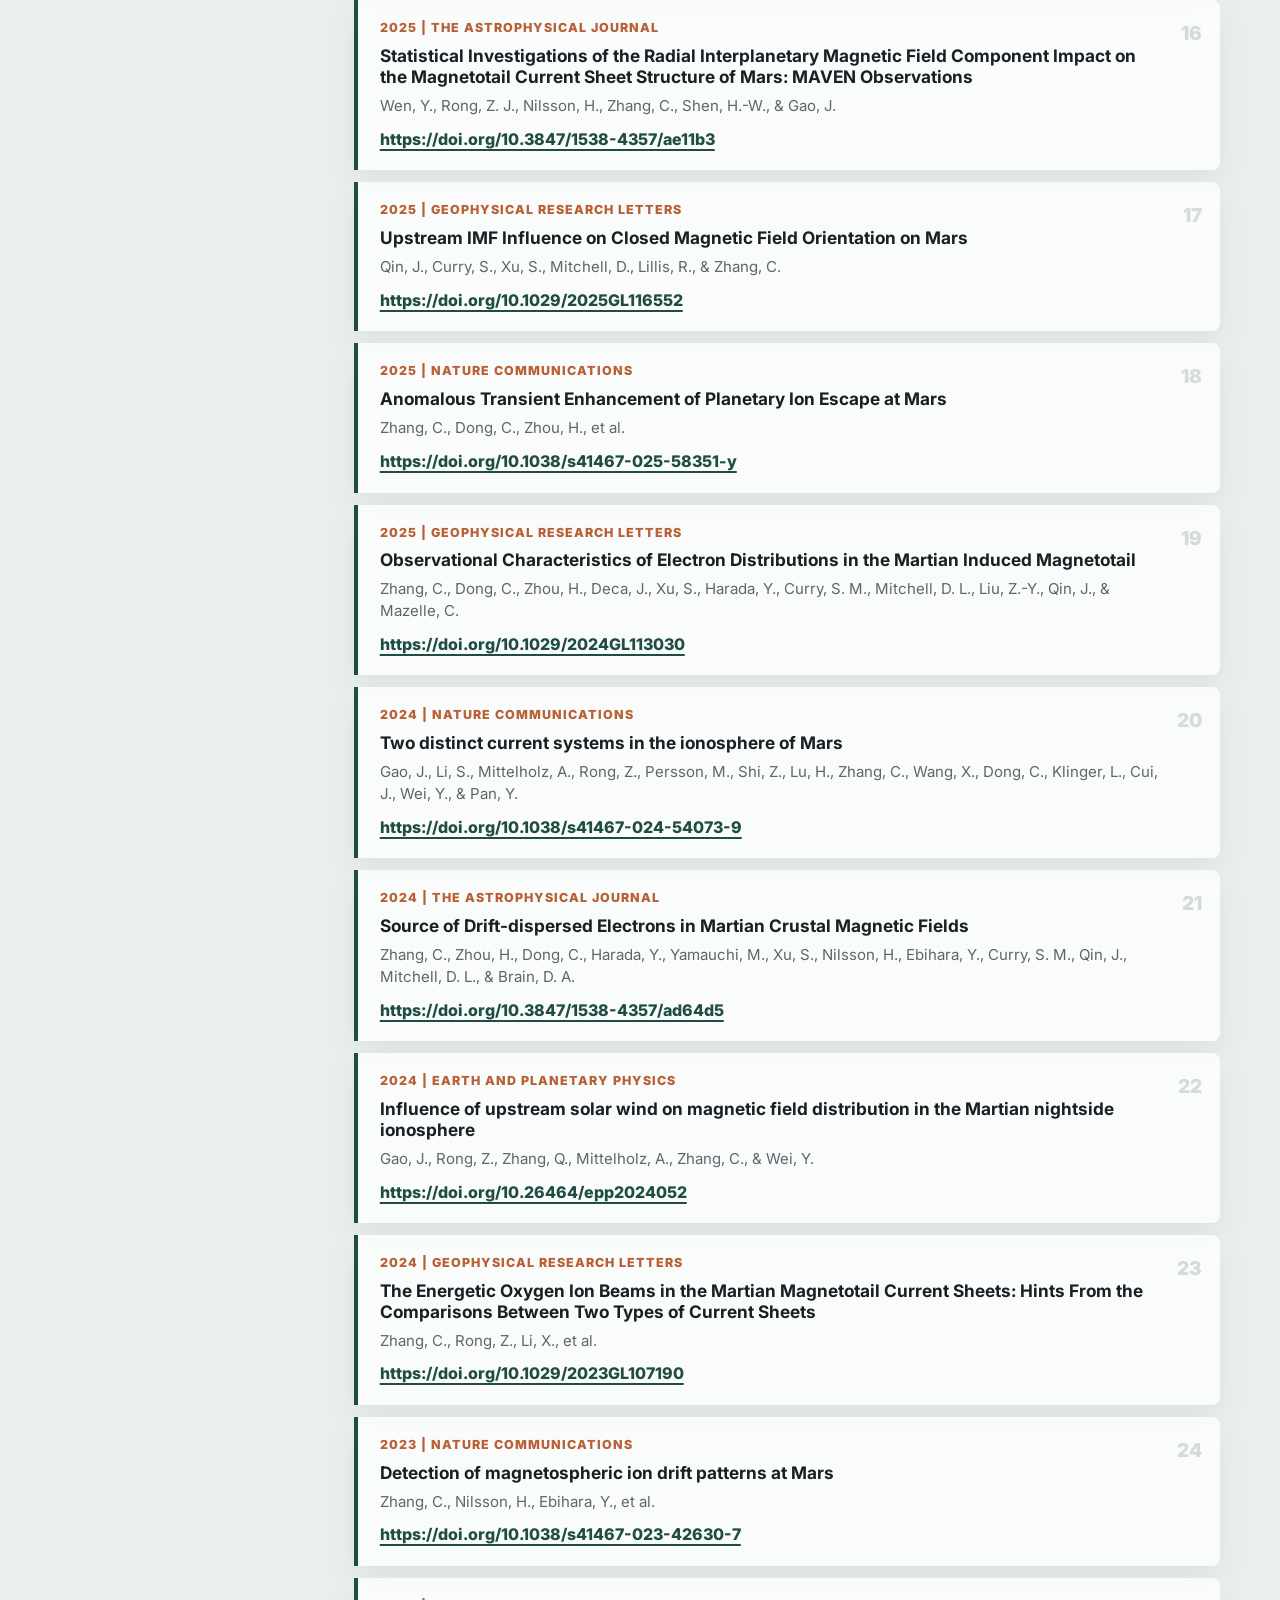
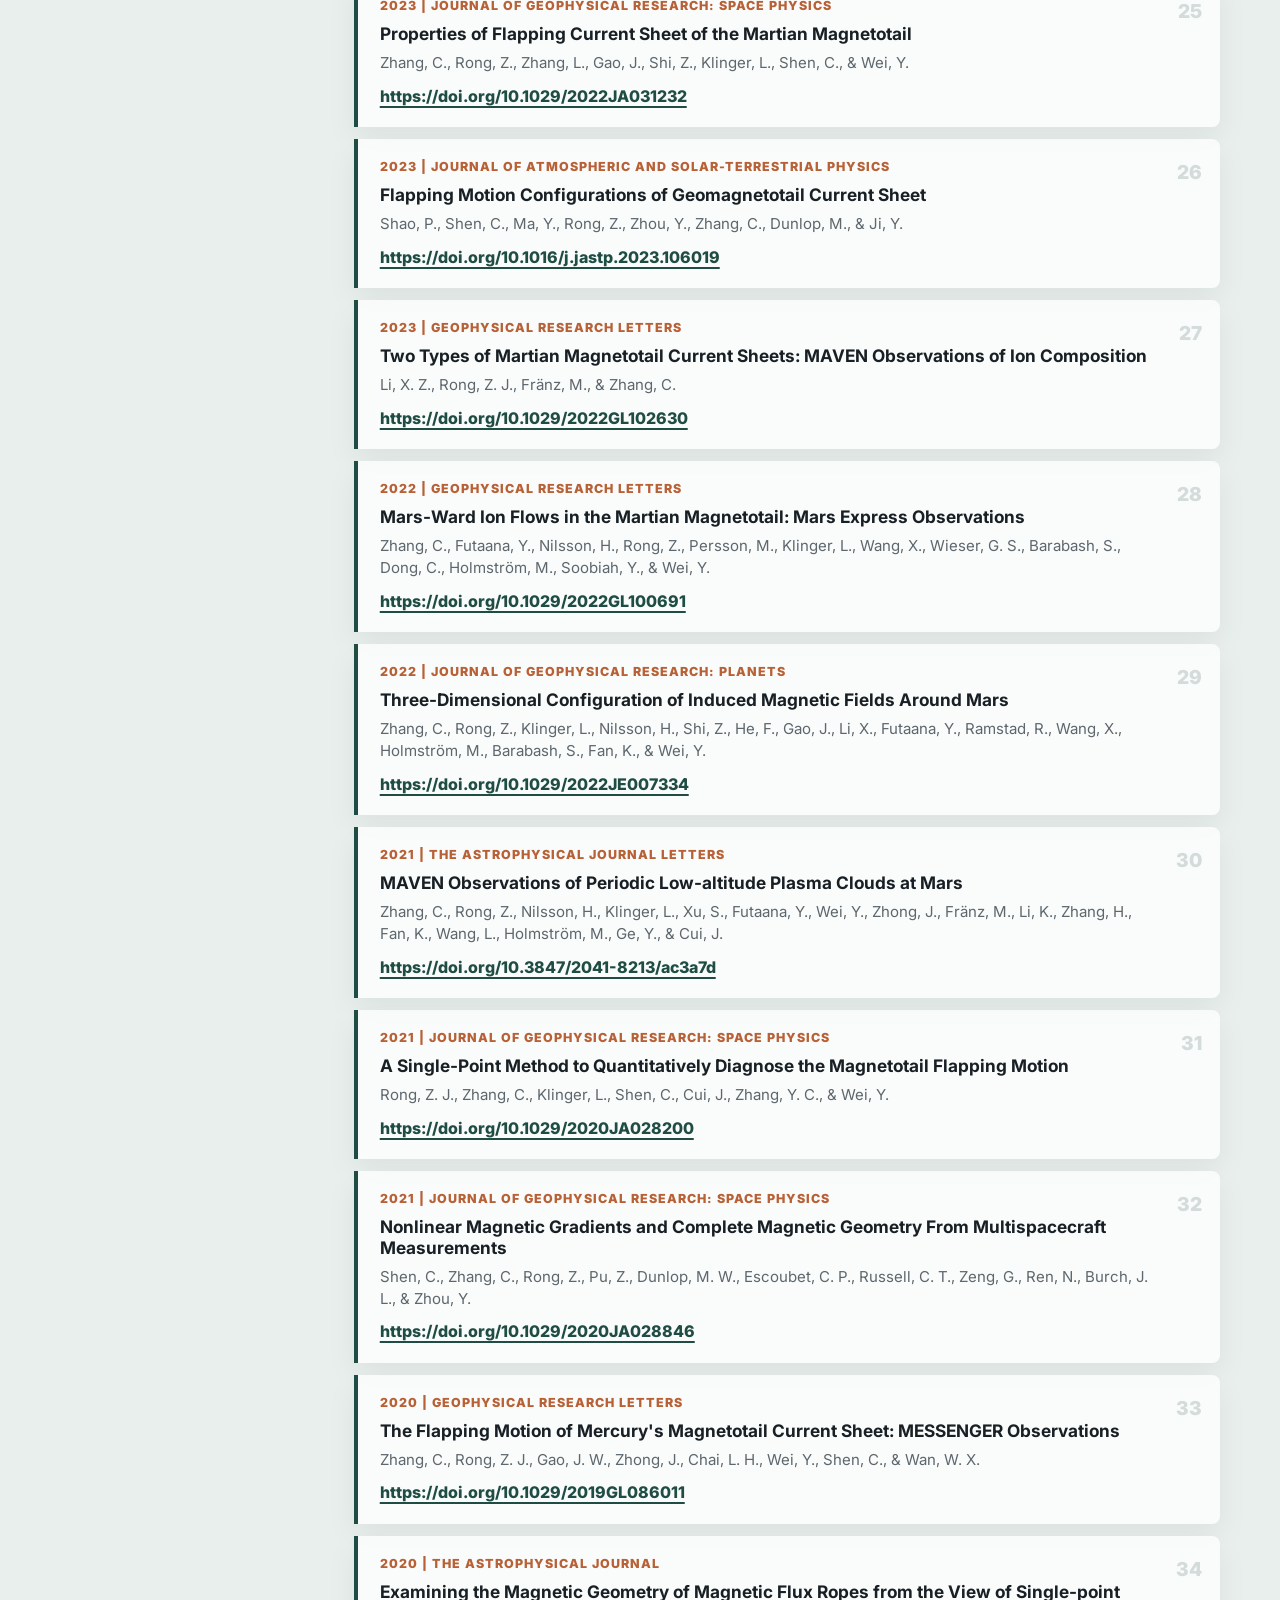
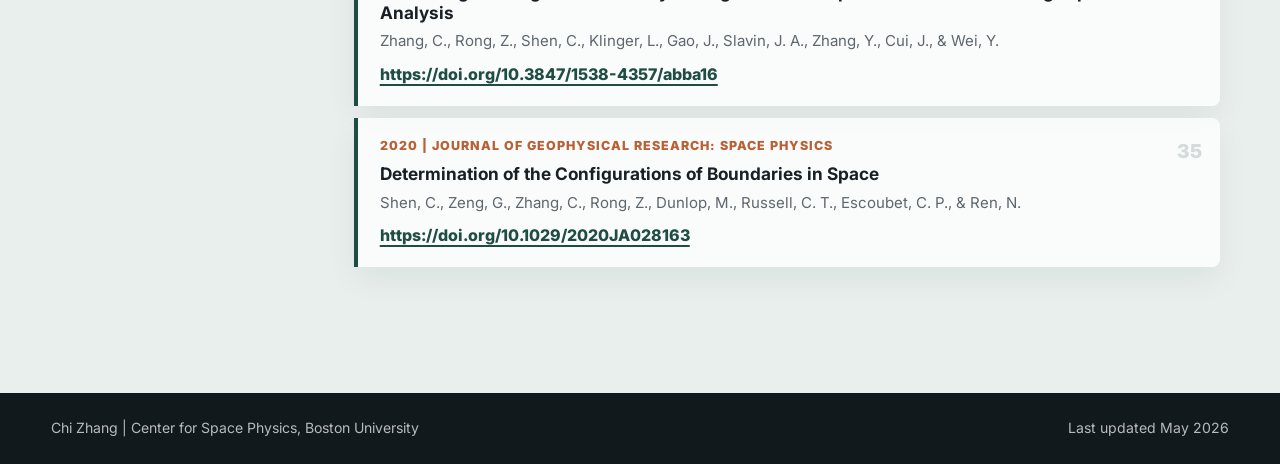
==== commit 70394b12: "Add latest 2026 publications" ====
--- a/publications.html
+++ b/publications.html
@@ -37,9 +37,21 @@
       <div class="container publication-page-layout">
         <aside class="publication-note">
           <p class="section-kicker">Record</p>
-          <h2>33 Articles</h2>
+          <h2>35 Articles</h2>
         </aside>
         <ol class="publication-detail-list">
+          <li>
+            <p class="pub-meta">2026 | Science Advances</p>
+            <h3>Simultaneous Mars-orbit observations reveal Kelvin-Helmholtz-instability-driven bulk atmospheric ion escape</h3>
+            <p class="authors">Zhang, C., Dong, C., Poh, G., Halekas, J., Ma, X., et al.</p>
+            <a href="https://doi.org/10.1126/sciadv.aed9072">https://doi.org/10.1126/sciadv.aed9072</a>
+          </li>
+          <li>
+            <p class="pub-meta">2026 | The Astrophysical Journal Letters</p>
+            <h3>Direct observations of magnetic reconnection in the solar wind current sheets near Mars</h3>
+            <p class="authors">Zhang, C., Dong, C., Li, X., Shen, H.-W., Halekas, J., Phan, T., Mazelle, C., Harada, Y., Zhou, H., Gao, J., Wang, L., Curry, S., & Mitchell, D. L.</p>
+            <a href="https://doi.org/10.3847/2041-8213/ae78dc">https://doi.org/10.3847/2041-8213/ae78dc</a>
+          </li>
           <li>
             <p class="pub-meta">2026 | Journal of Geophysical Research: Space Physics</p>
             <h3>Global mapping of magnetic field topologies in the Martian induced magnetosphere</h3>
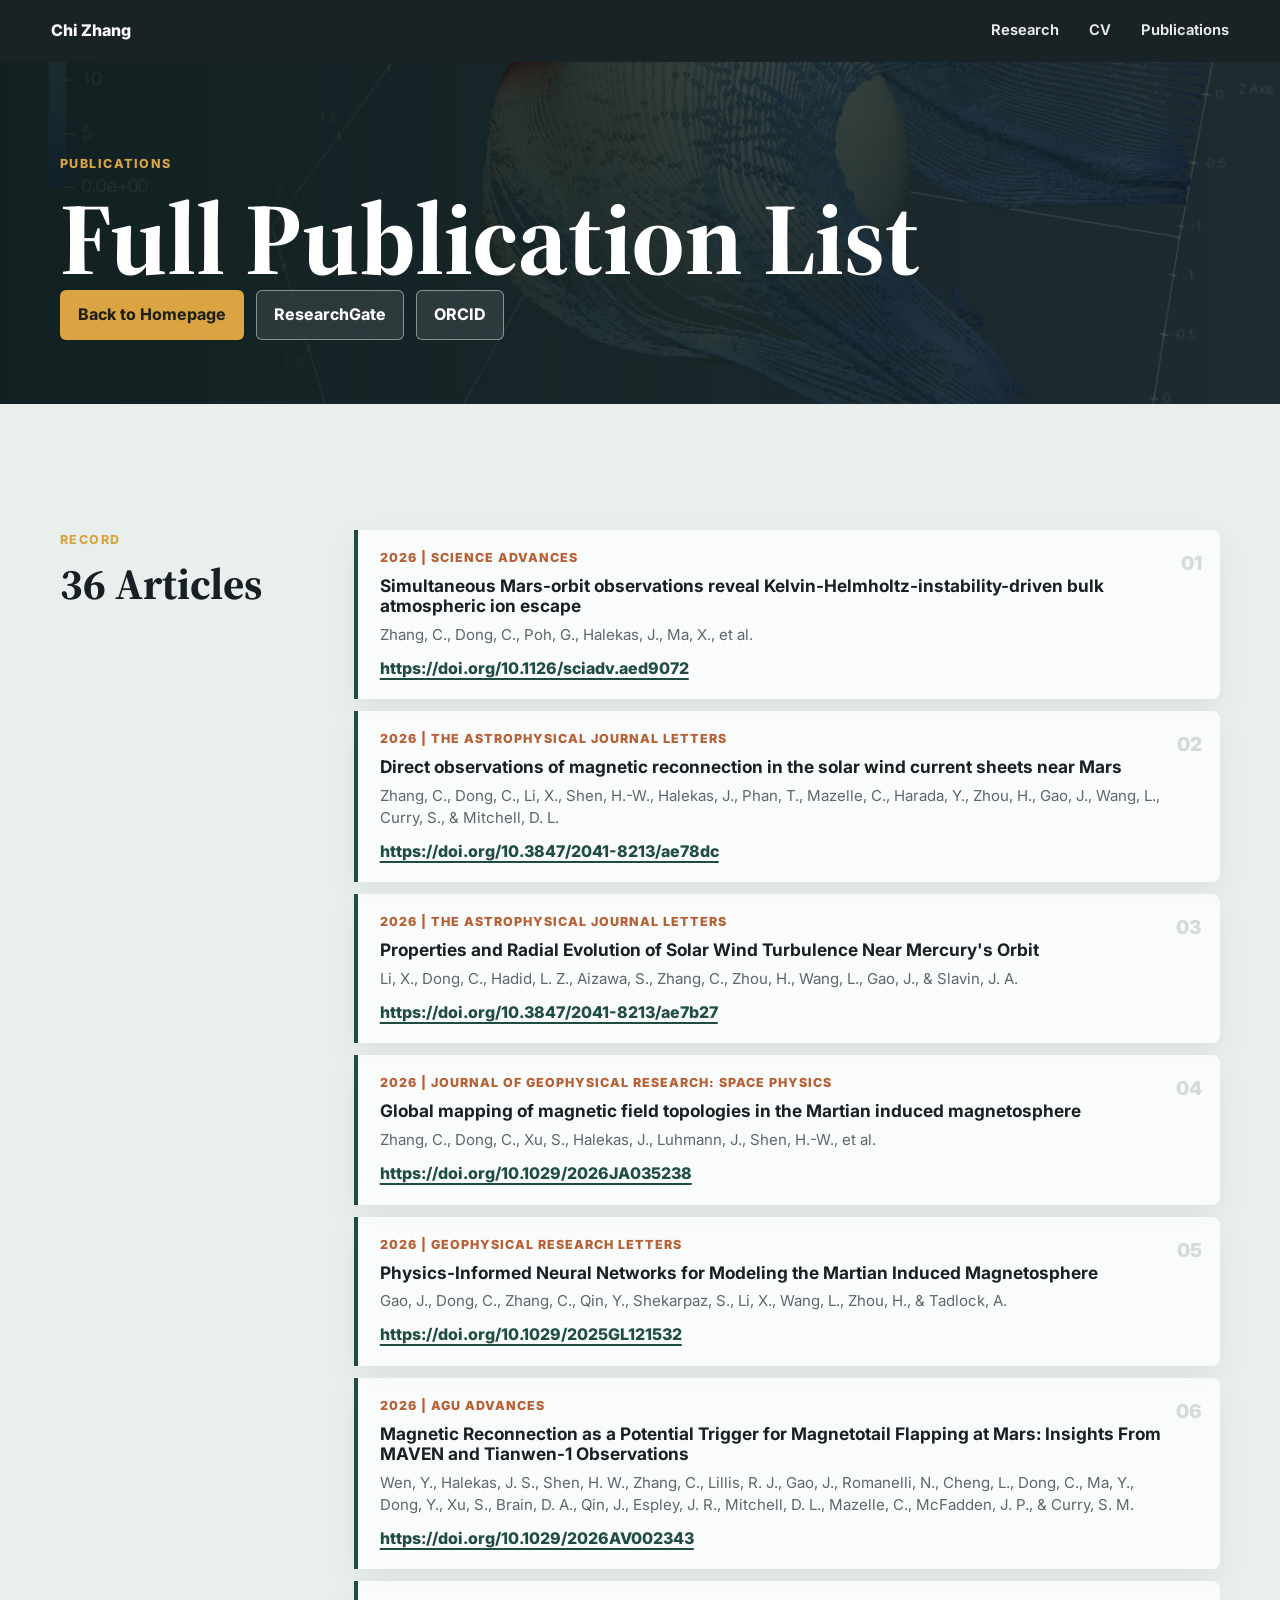
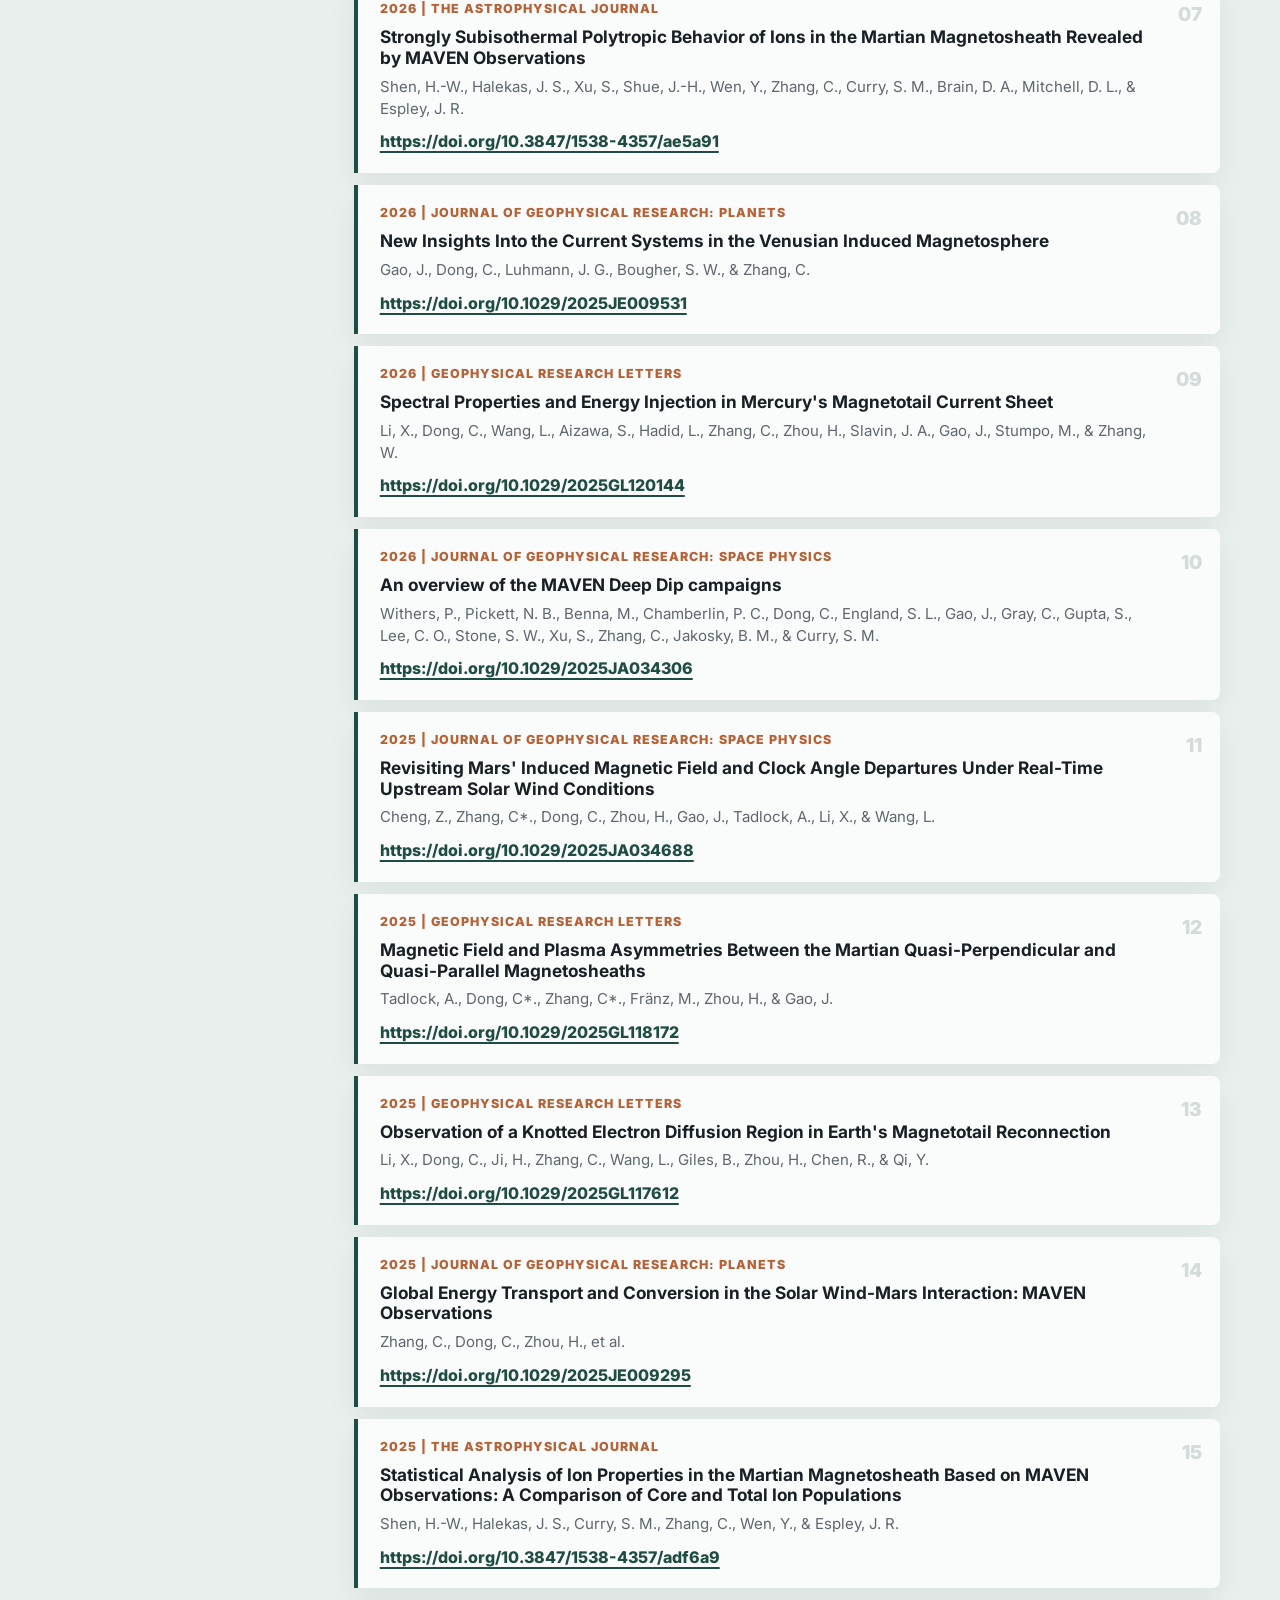
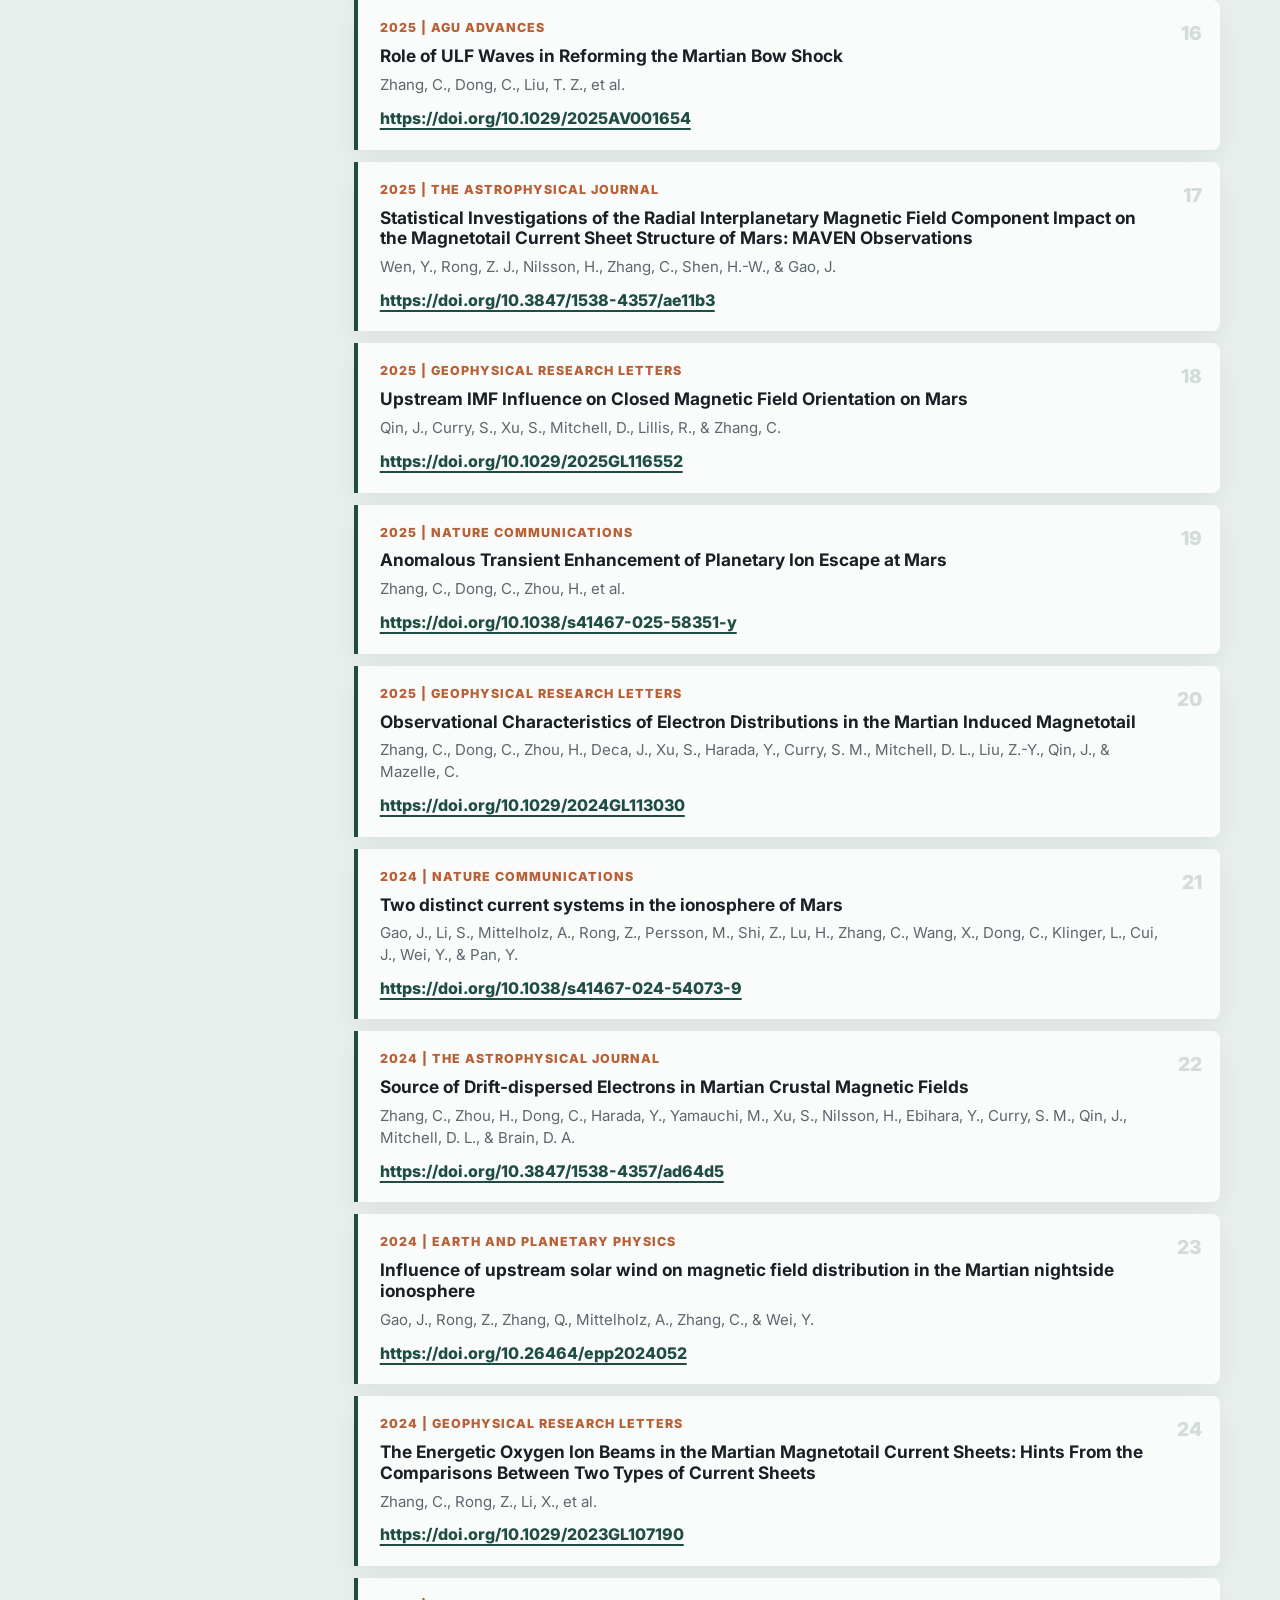
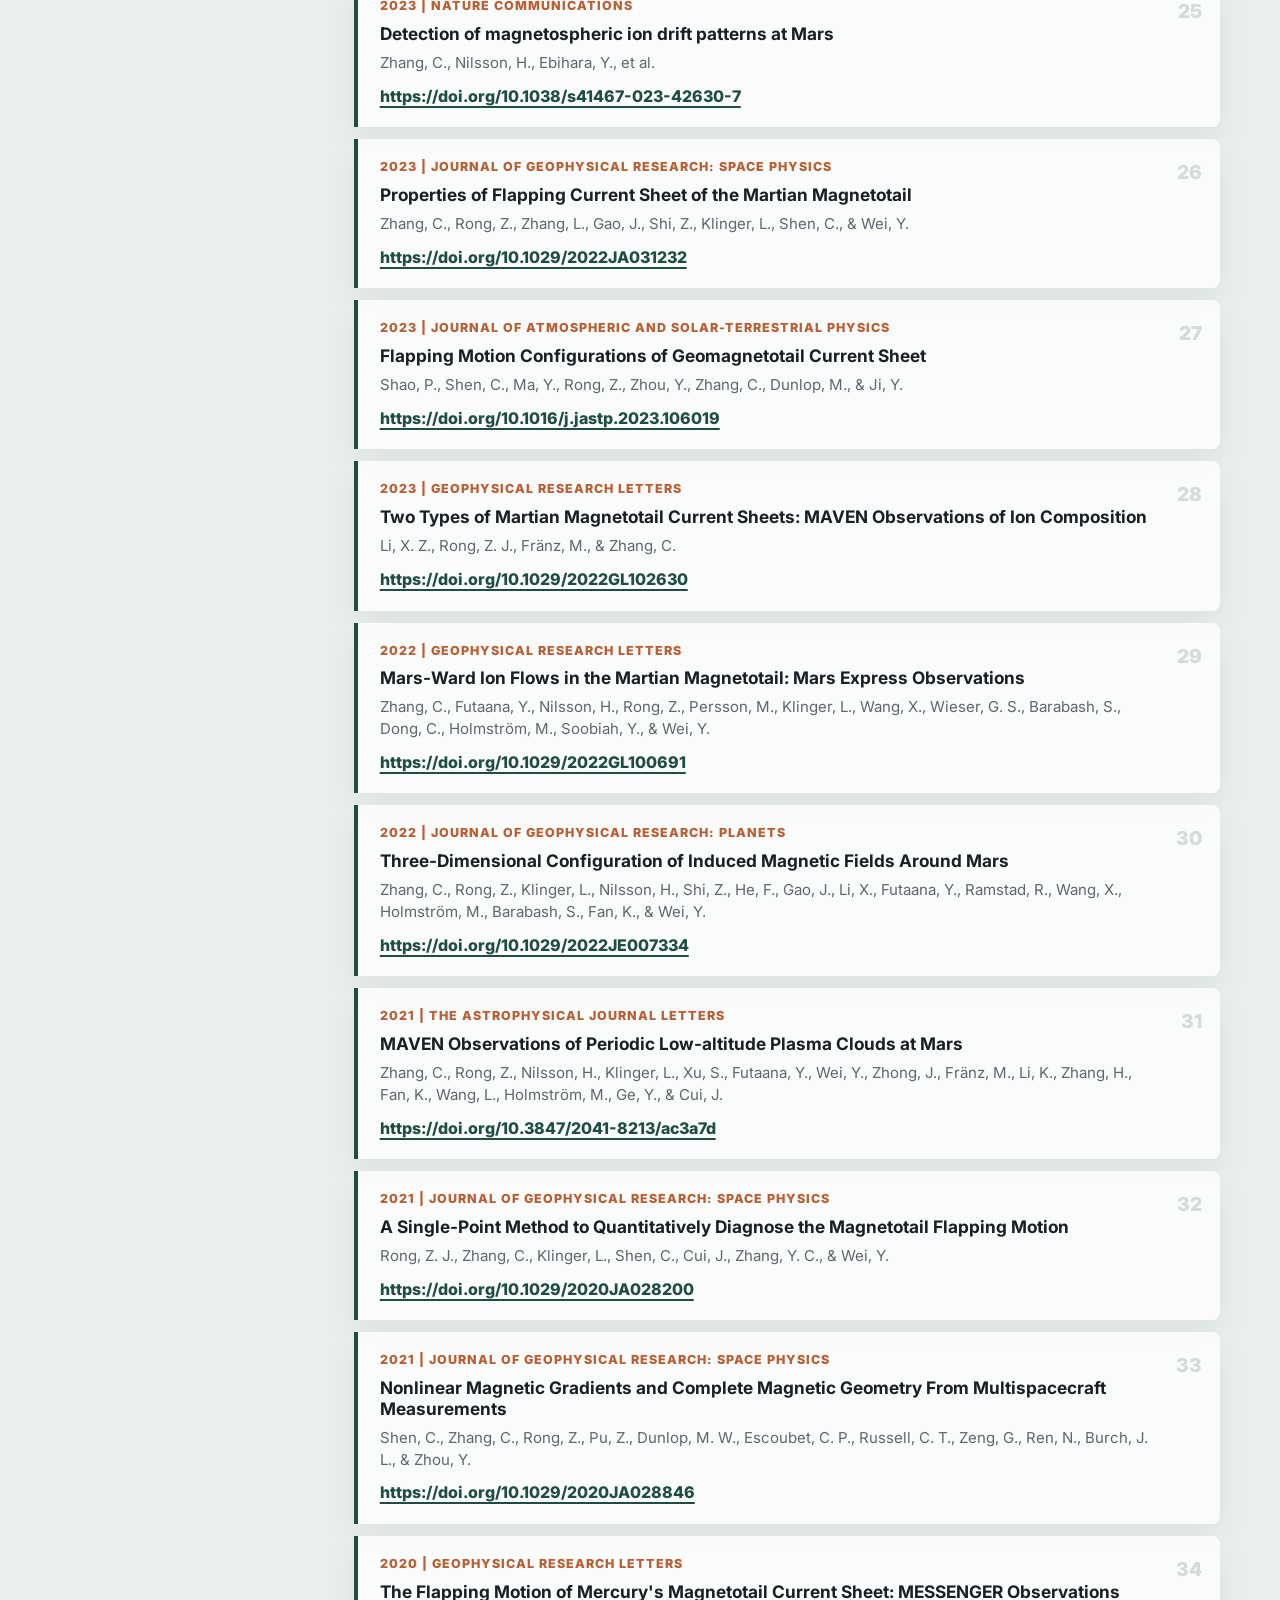
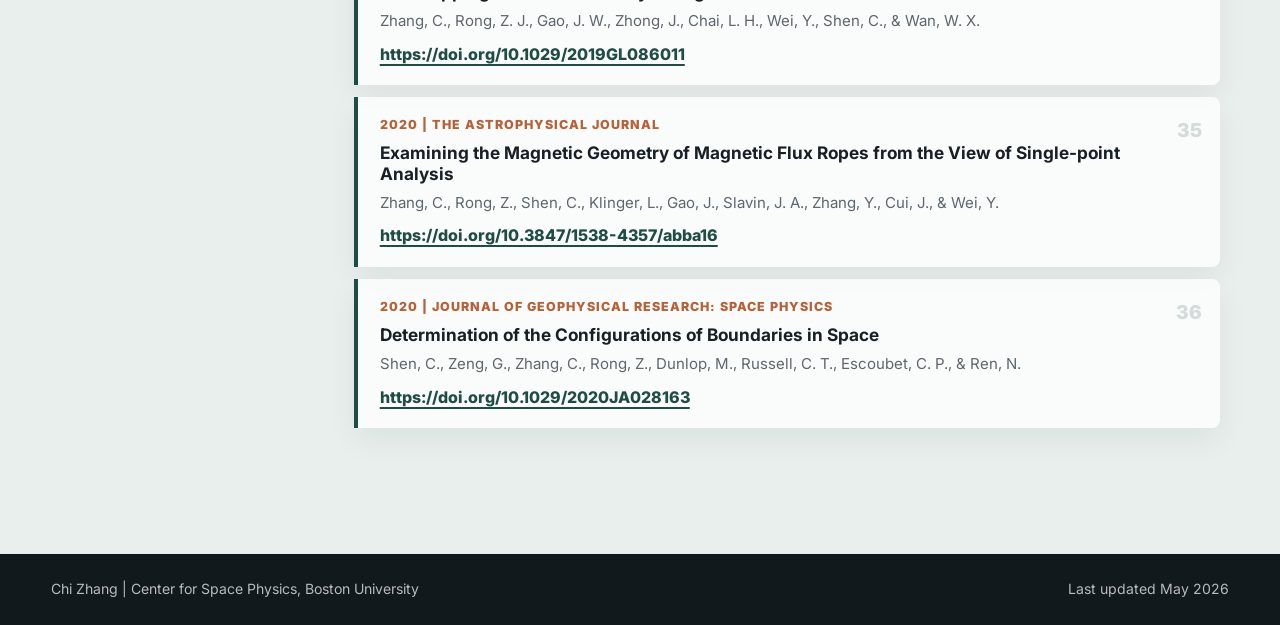
==== commit 52c59151: "Add Mercury turbulence ApJL publication" ====
--- a/publications.html
+++ b/publications.html
@@ -37,7 +37,7 @@
       <div class="container publication-page-layout">
         <aside class="publication-note">
           <p class="section-kicker">Record</p>
-          <h2>35 Articles</h2>
+          <h2>36 Articles</h2>
         </aside>
         <ol class="publication-detail-list">
           <li>
@@ -51,6 +51,12 @@
             <h3>Direct observations of magnetic reconnection in the solar wind current sheets near Mars</h3>
             <p class="authors">Zhang, C., Dong, C., Li, X., Shen, H.-W., Halekas, J., Phan, T., Mazelle, C., Harada, Y., Zhou, H., Gao, J., Wang, L., Curry, S., & Mitchell, D. L.</p>
             <a href="https://doi.org/10.3847/2041-8213/ae78dc">https://doi.org/10.3847/2041-8213/ae78dc</a>
+          </li>
+          <li>
+            <p class="pub-meta">2026 | The Astrophysical Journal Letters</p>
+            <h3>Properties and Radial Evolution of Solar Wind Turbulence Near Mercury's Orbit</h3>
+            <p class="authors">Li, X., Dong, C., Hadid, L. Z., Aizawa, S., Zhang, C., Zhou, H., Wang, L., Gao, J., & Slavin, J. A.</p>
+            <a href="https://doi.org/10.3847/2041-8213/ae7b27">https://doi.org/10.3847/2041-8213/ae7b27</a>
           </li>
           <li>
             <p class="pub-meta">2026 | Journal of Geophysical Research: Space Physics</p>
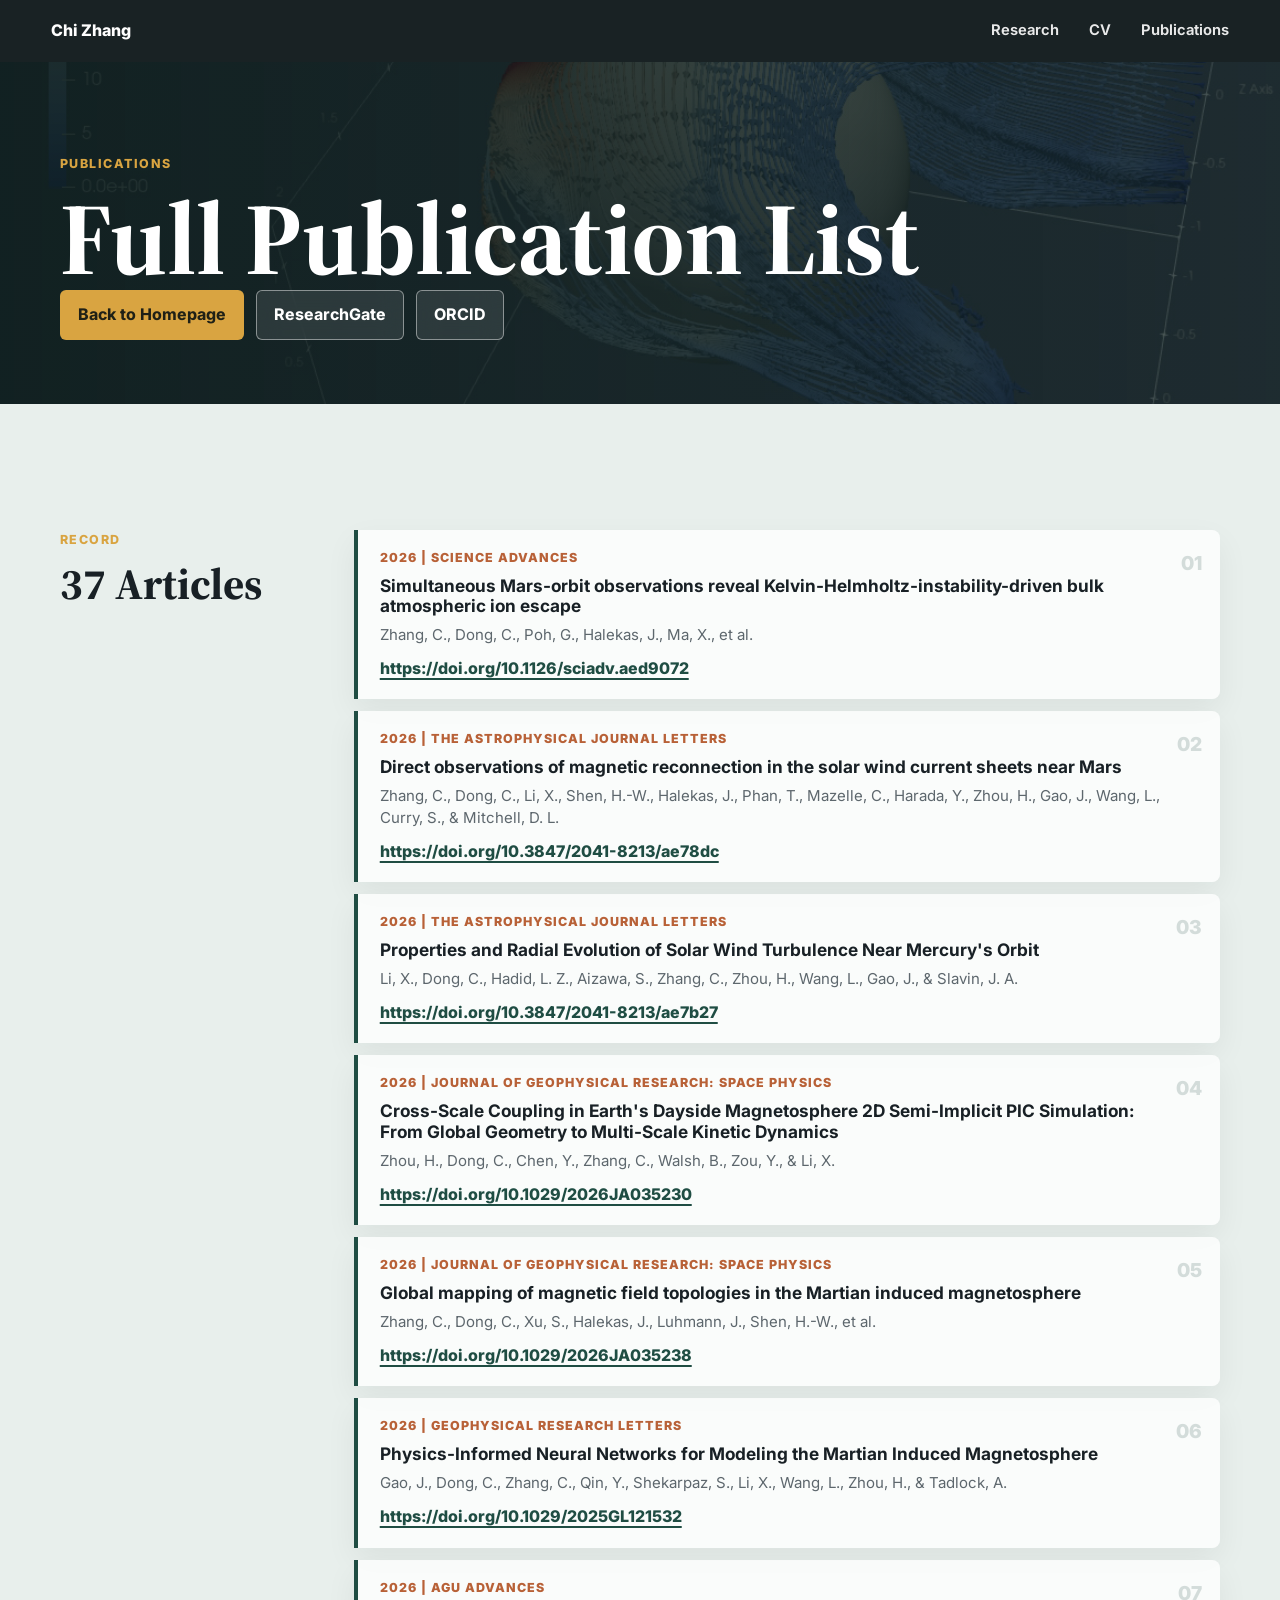
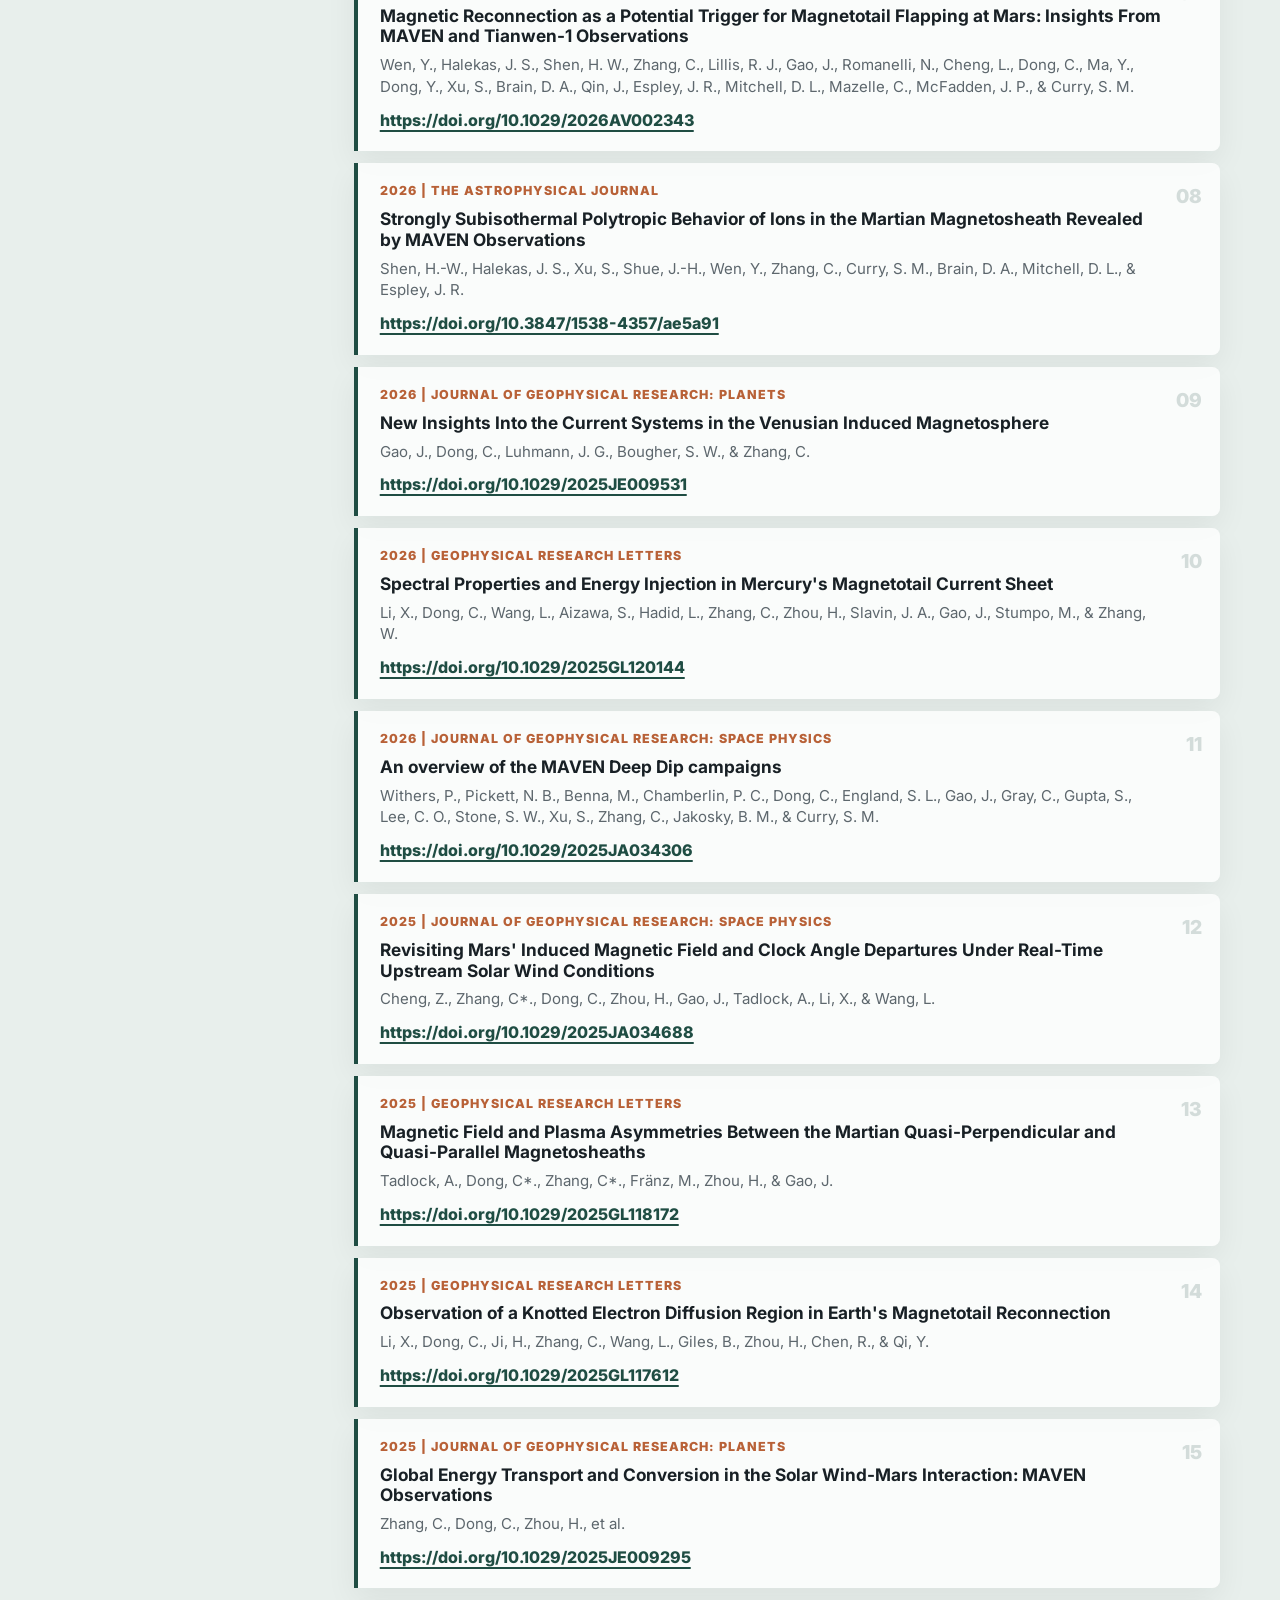
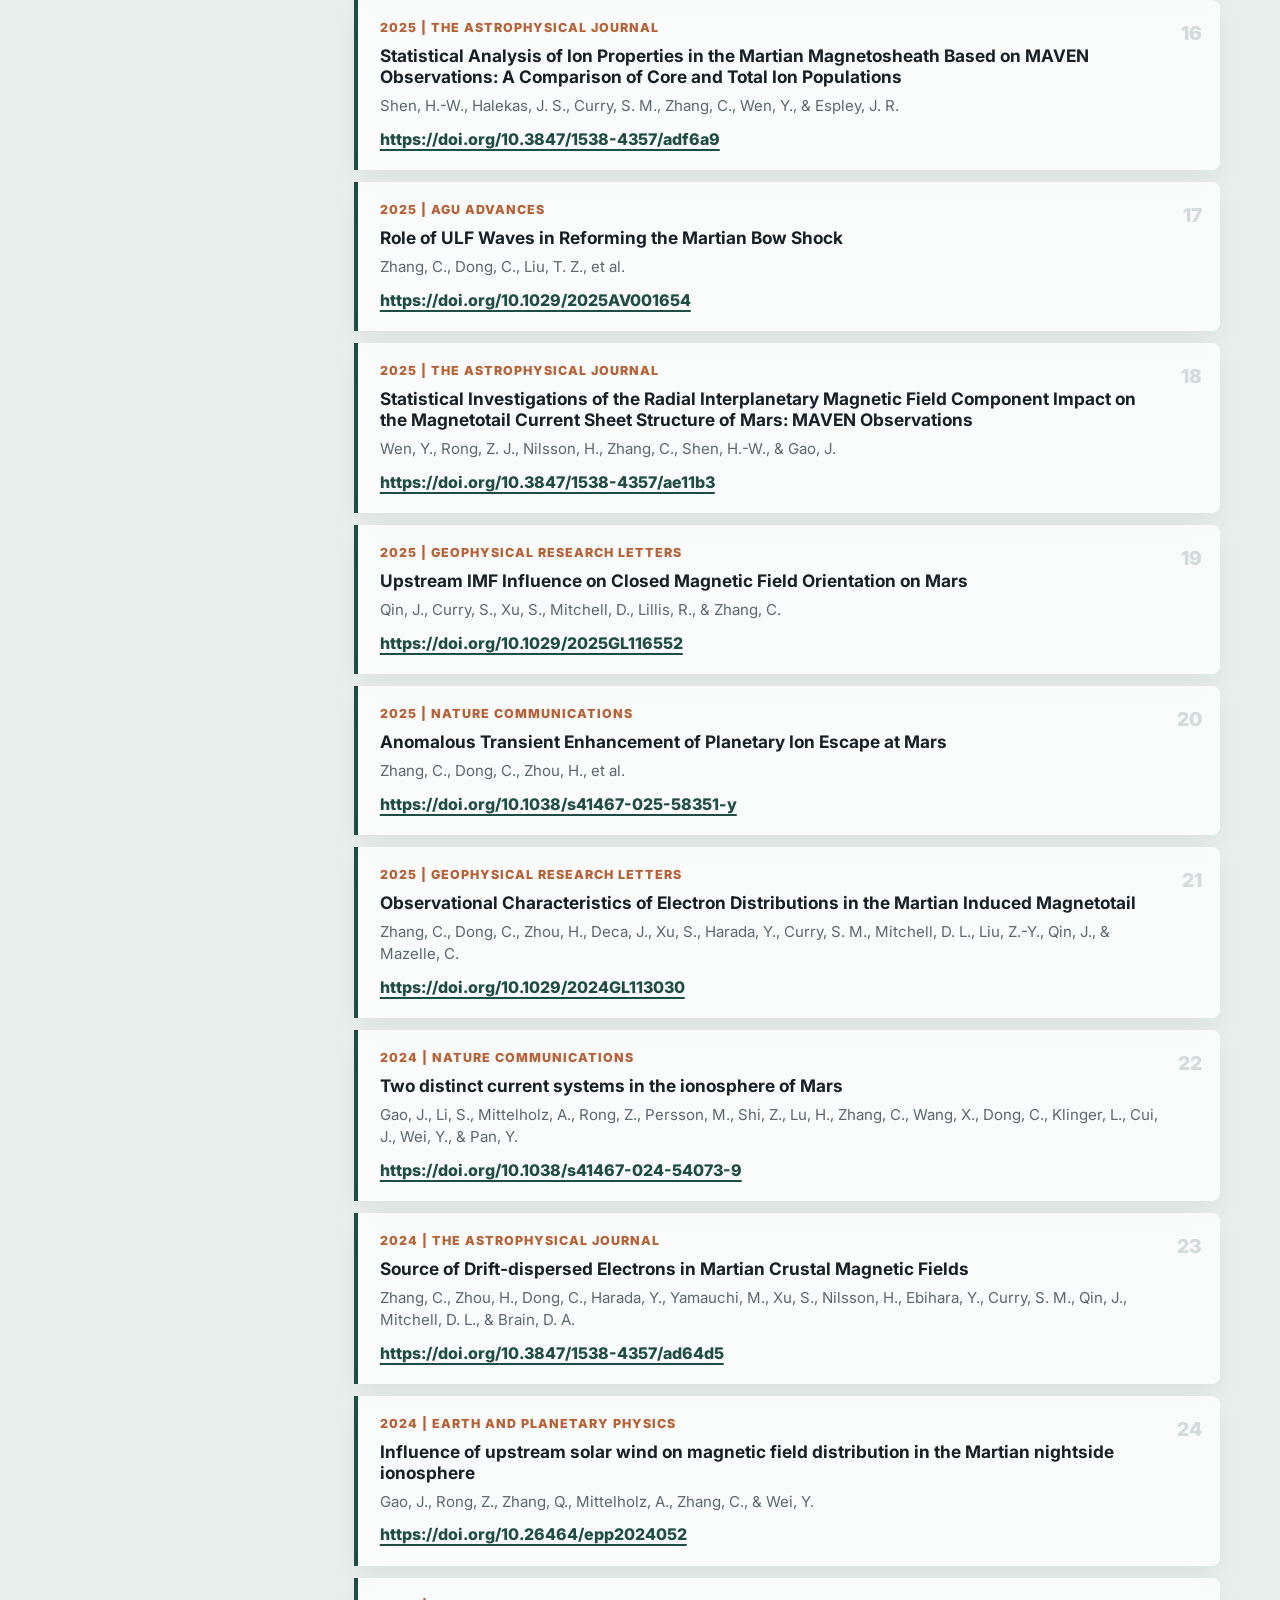
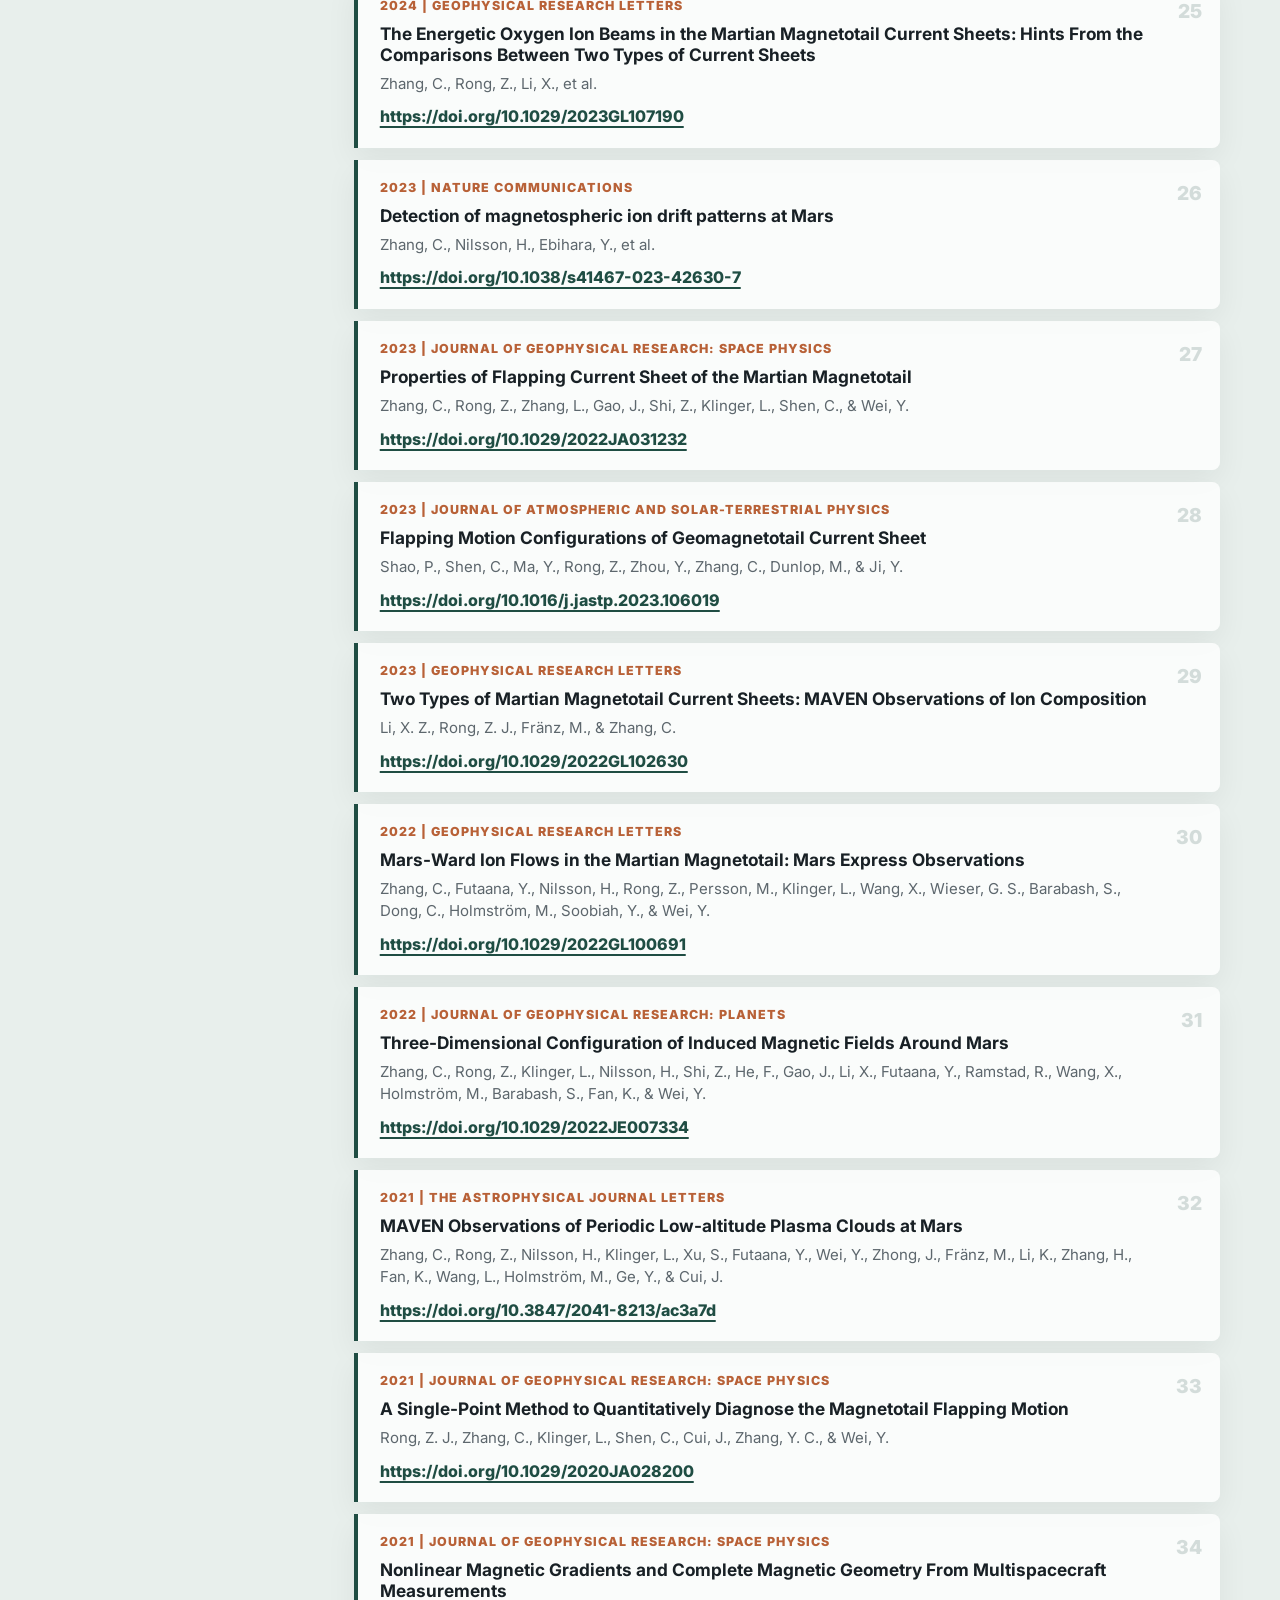
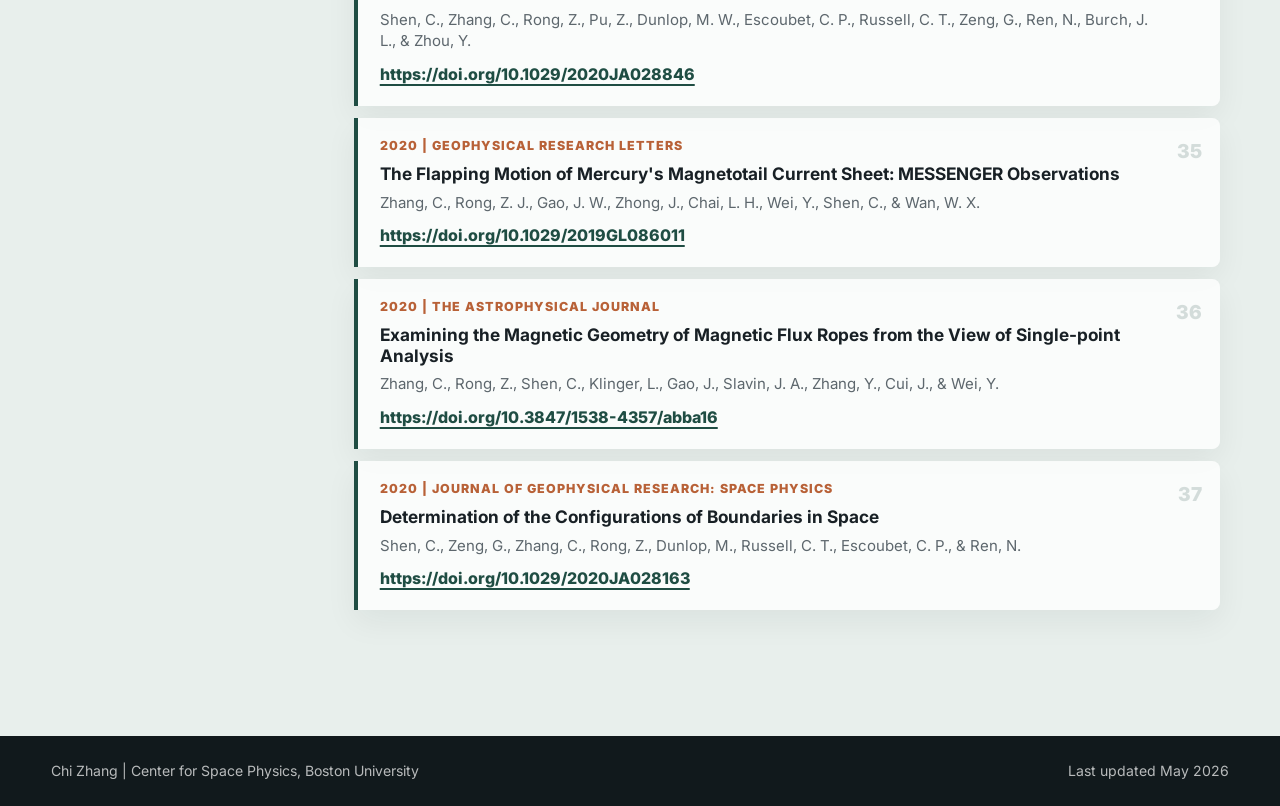
==== commit 1b5761e7: "Add dayside magnetosphere PIC publication" ====
--- a/publications.html
+++ b/publications.html
@@ -37,7 +37,7 @@
       <div class="container publication-page-layout">
         <aside class="publication-note">
           <p class="section-kicker">Record</p>
-          <h2>36 Articles</h2>
+          <h2>37 Articles</h2>
         </aside>
         <ol class="publication-detail-list">
           <li>
@@ -57,6 +57,12 @@
             <h3>Properties and Radial Evolution of Solar Wind Turbulence Near Mercury's Orbit</h3>
             <p class="authors">Li, X., Dong, C., Hadid, L. Z., Aizawa, S., Zhang, C., Zhou, H., Wang, L., Gao, J., & Slavin, J. A.</p>
             <a href="https://doi.org/10.3847/2041-8213/ae7b27">https://doi.org/10.3847/2041-8213/ae7b27</a>
+          </li>
+          <li>
+            <p class="pub-meta">2026 | Journal of Geophysical Research: Space Physics</p>
+            <h3>Cross-Scale Coupling in Earth's Dayside Magnetosphere 2D Semi-Implicit PIC Simulation: From Global Geometry to Multi-Scale Kinetic Dynamics</h3>
+            <p class="authors">Zhou, H., Dong, C., Chen, Y., Zhang, C., Walsh, B., Zou, Y., & Li, X.</p>
+            <a href="https://doi.org/10.1029/2026JA035230">https://doi.org/10.1029/2026JA035230</a>
           </li>
           <li>
             <p class="pub-meta">2026 | Journal of Geophysical Research: Space Physics</p>
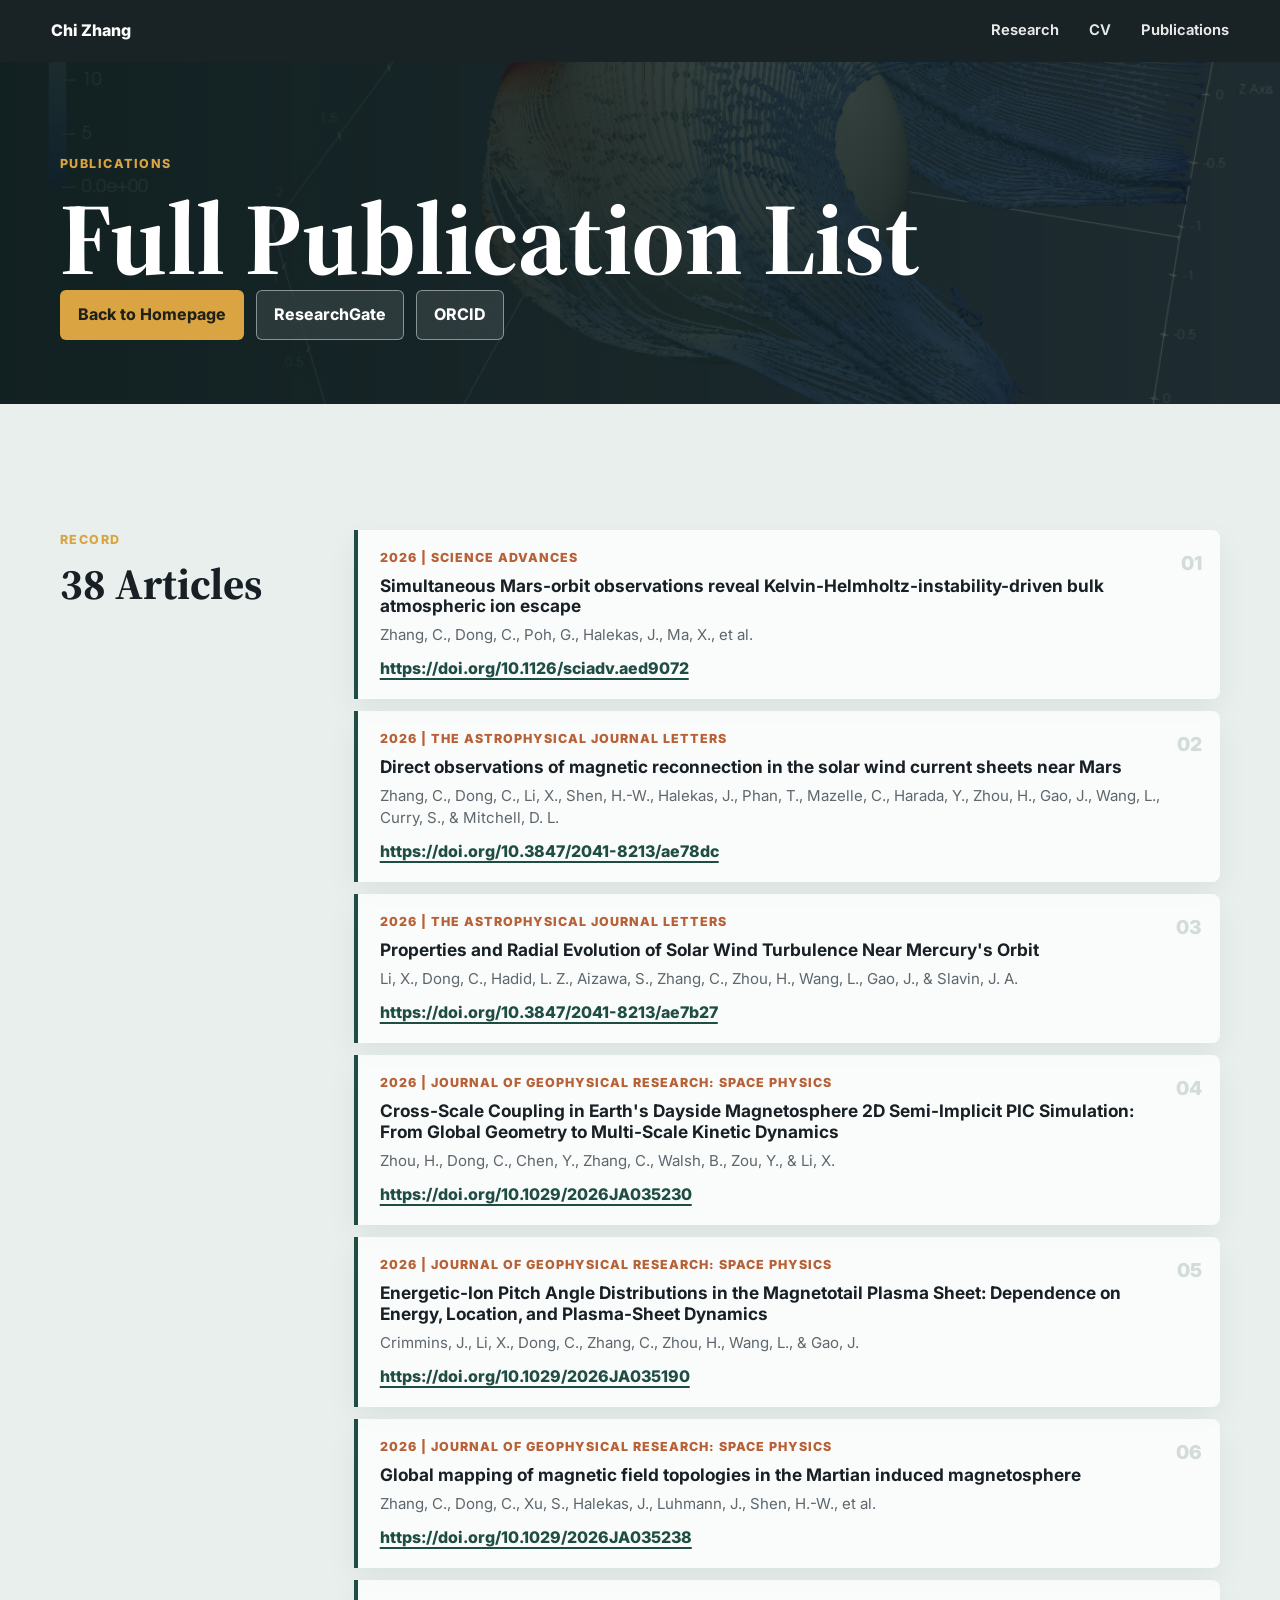
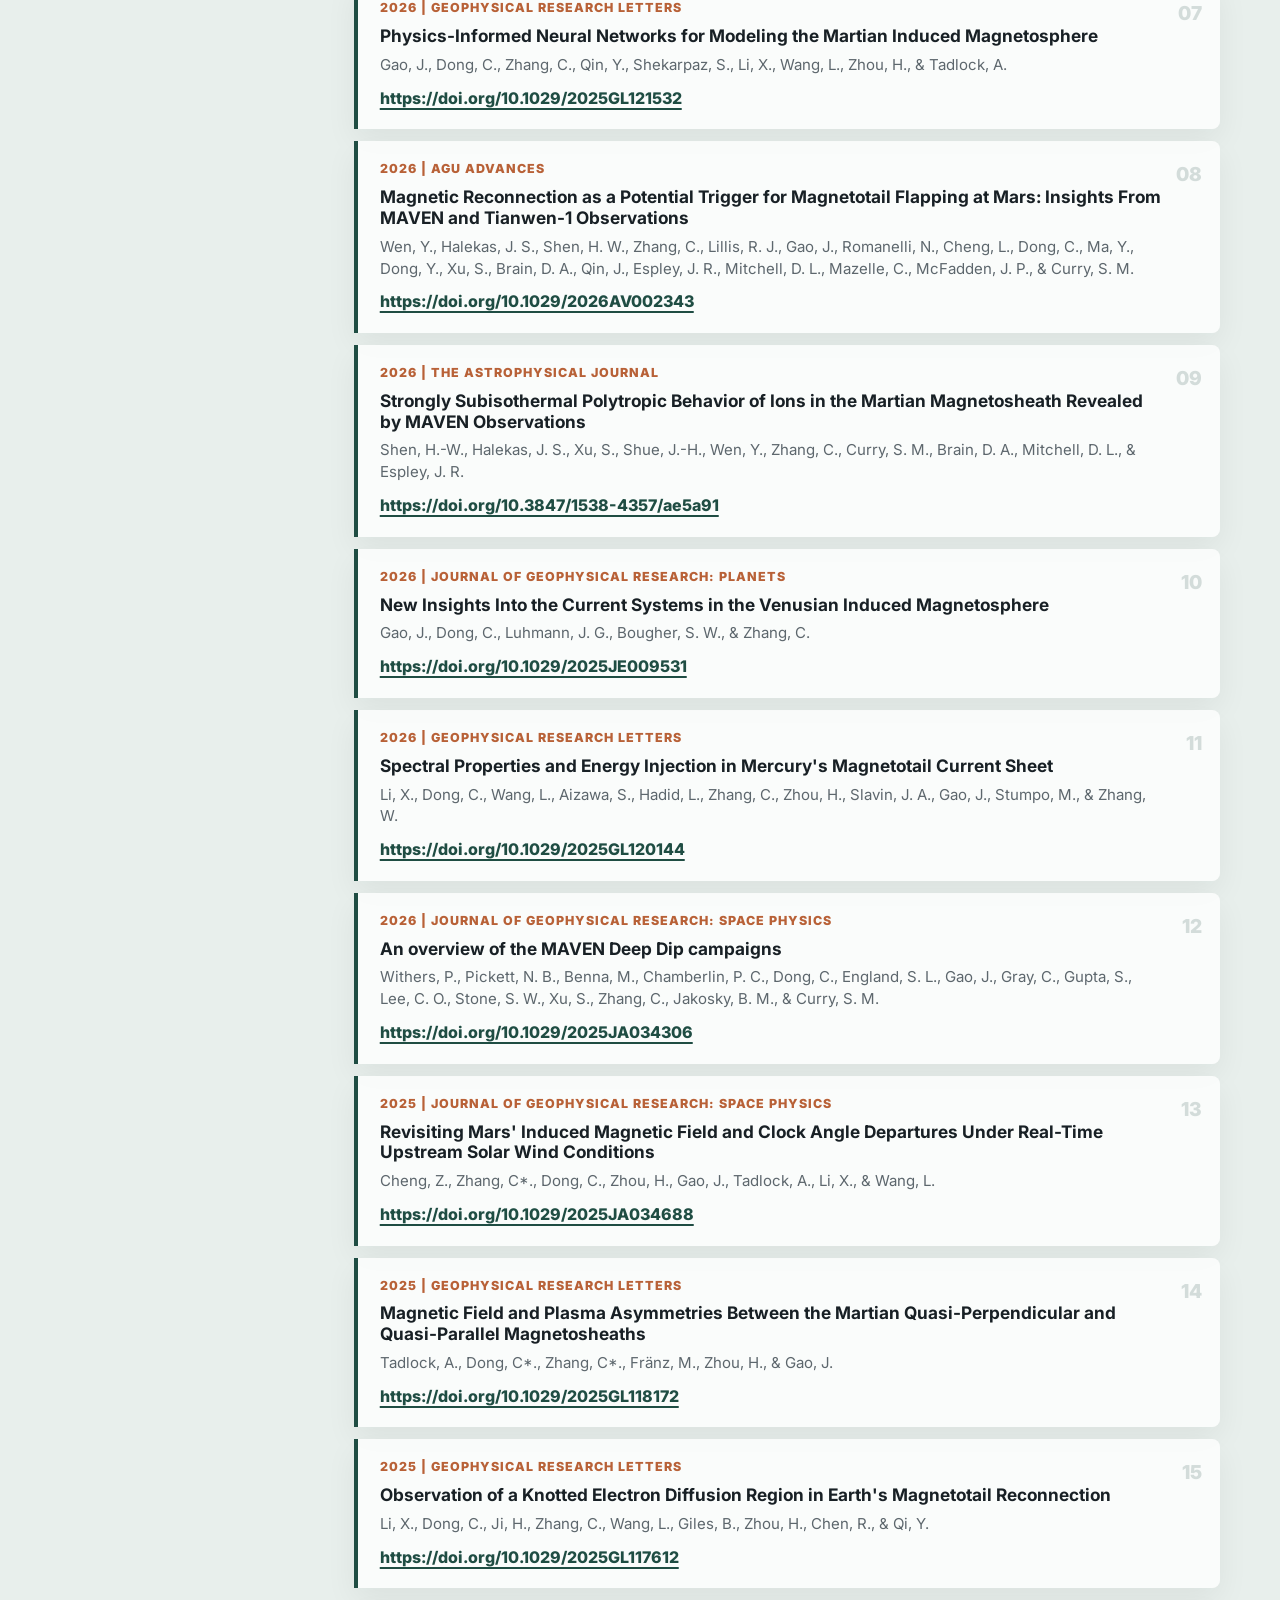
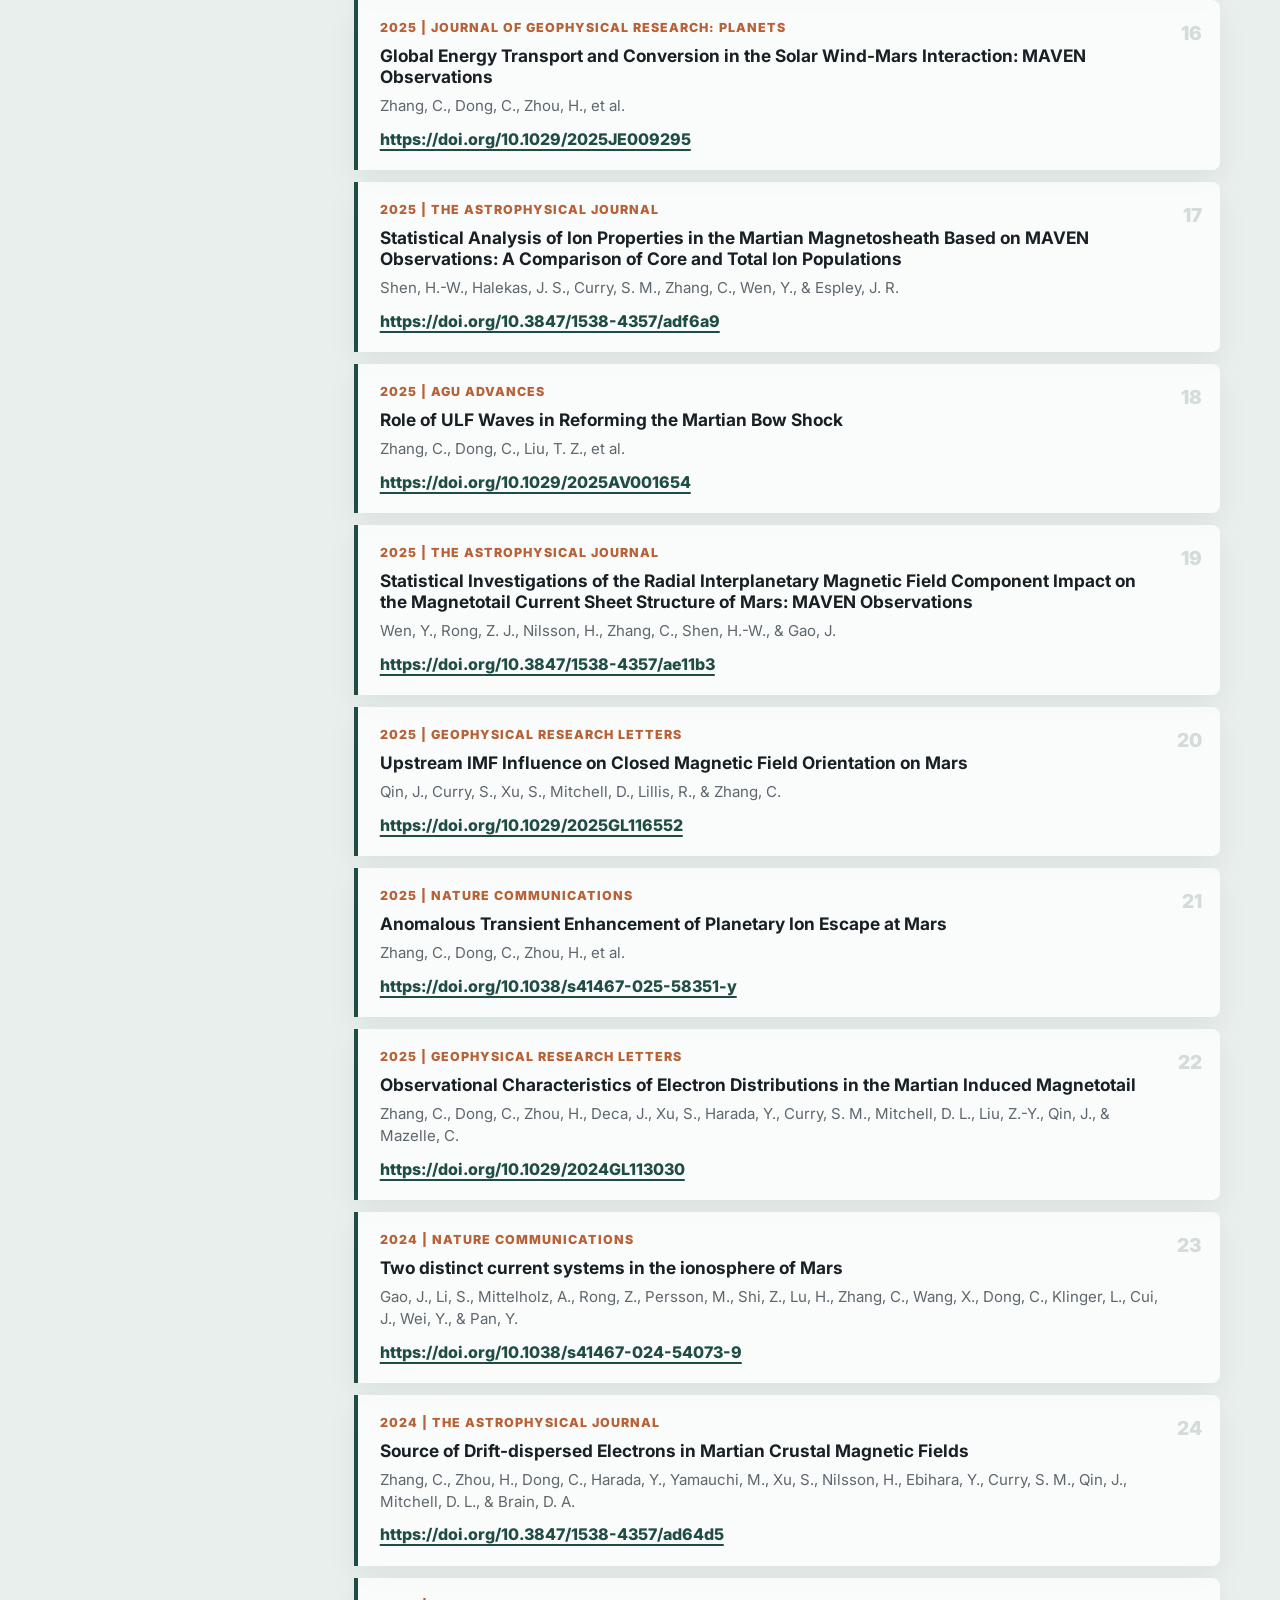
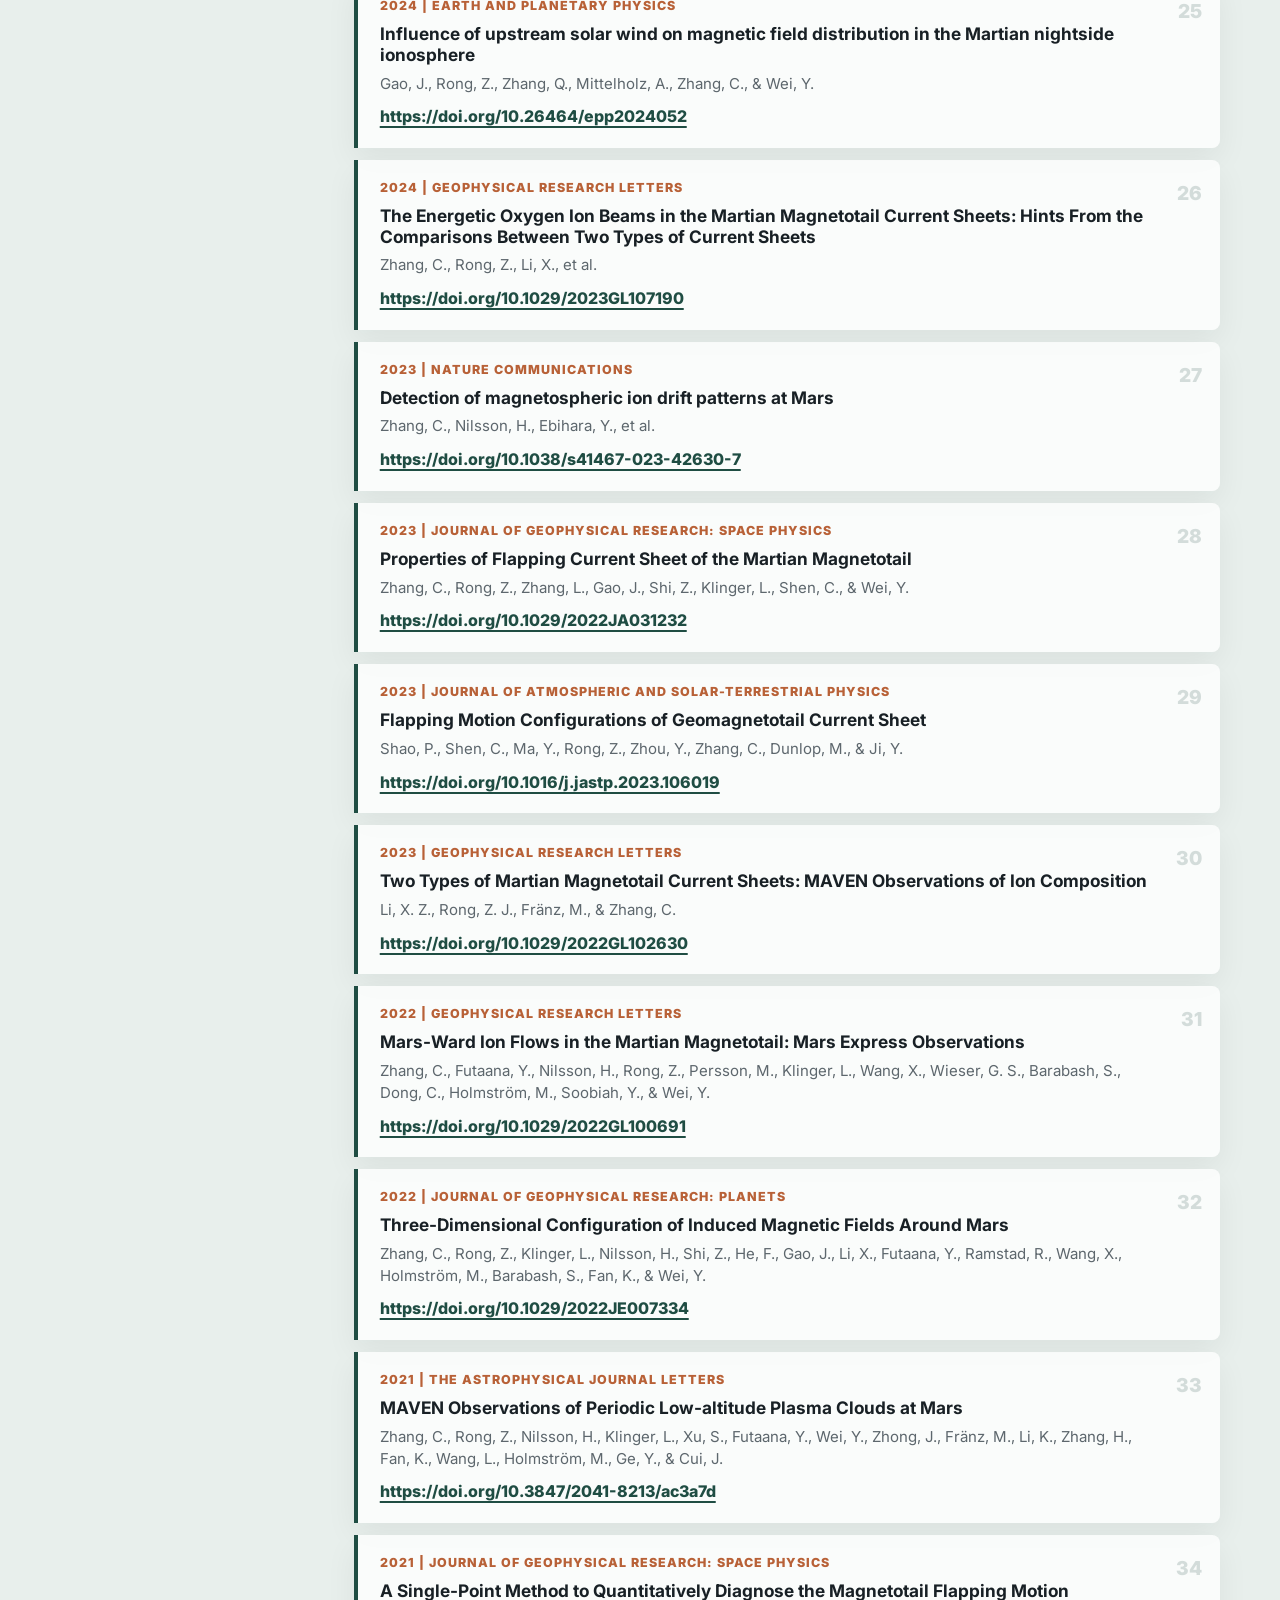
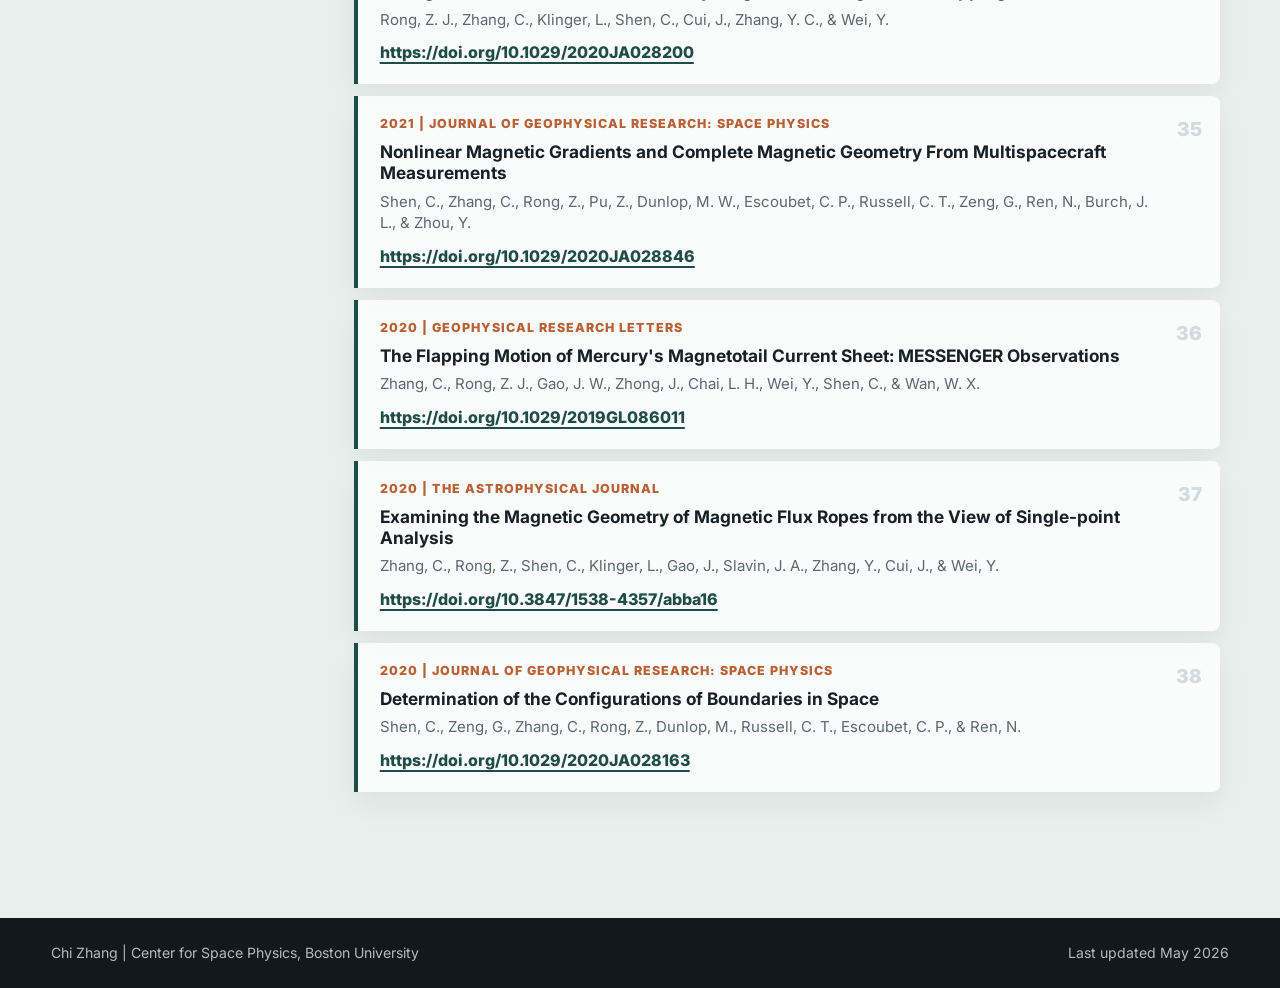
==== commit bc38693e: "Add energetic ion pitch angle publication" ====
--- a/publications.html
+++ b/publications.html
@@ -37,7 +37,7 @@
       <div class="container publication-page-layout">
         <aside class="publication-note">
           <p class="section-kicker">Record</p>
-          <h2>37 Articles</h2>
+          <h2>38 Articles</h2>
         </aside>
         <ol class="publication-detail-list">
           <li>
@@ -63,6 +63,12 @@
             <h3>Cross-Scale Coupling in Earth's Dayside Magnetosphere 2D Semi-Implicit PIC Simulation: From Global Geometry to Multi-Scale Kinetic Dynamics</h3>
             <p class="authors">Zhou, H., Dong, C., Chen, Y., Zhang, C., Walsh, B., Zou, Y., & Li, X.</p>
             <a href="https://doi.org/10.1029/2026JA035230">https://doi.org/10.1029/2026JA035230</a>
+          </li>
+          <li>
+            <p class="pub-meta">2026 | Journal of Geophysical Research: Space Physics</p>
+            <h3>Energetic-Ion Pitch Angle Distributions in the Magnetotail Plasma Sheet: Dependence on Energy, Location, and Plasma-Sheet Dynamics</h3>
+            <p class="authors">Crimmins, J., Li, X., Dong, C., Zhang, C., Zhou, H., Wang, L., & Gao, J.</p>
+            <a href="https://doi.org/10.1029/2026JA035190">https://doi.org/10.1029/2026JA035190</a>
           </li>
           <li>
             <p class="pub-meta">2026 | Journal of Geophysical Research: Space Physics</p>
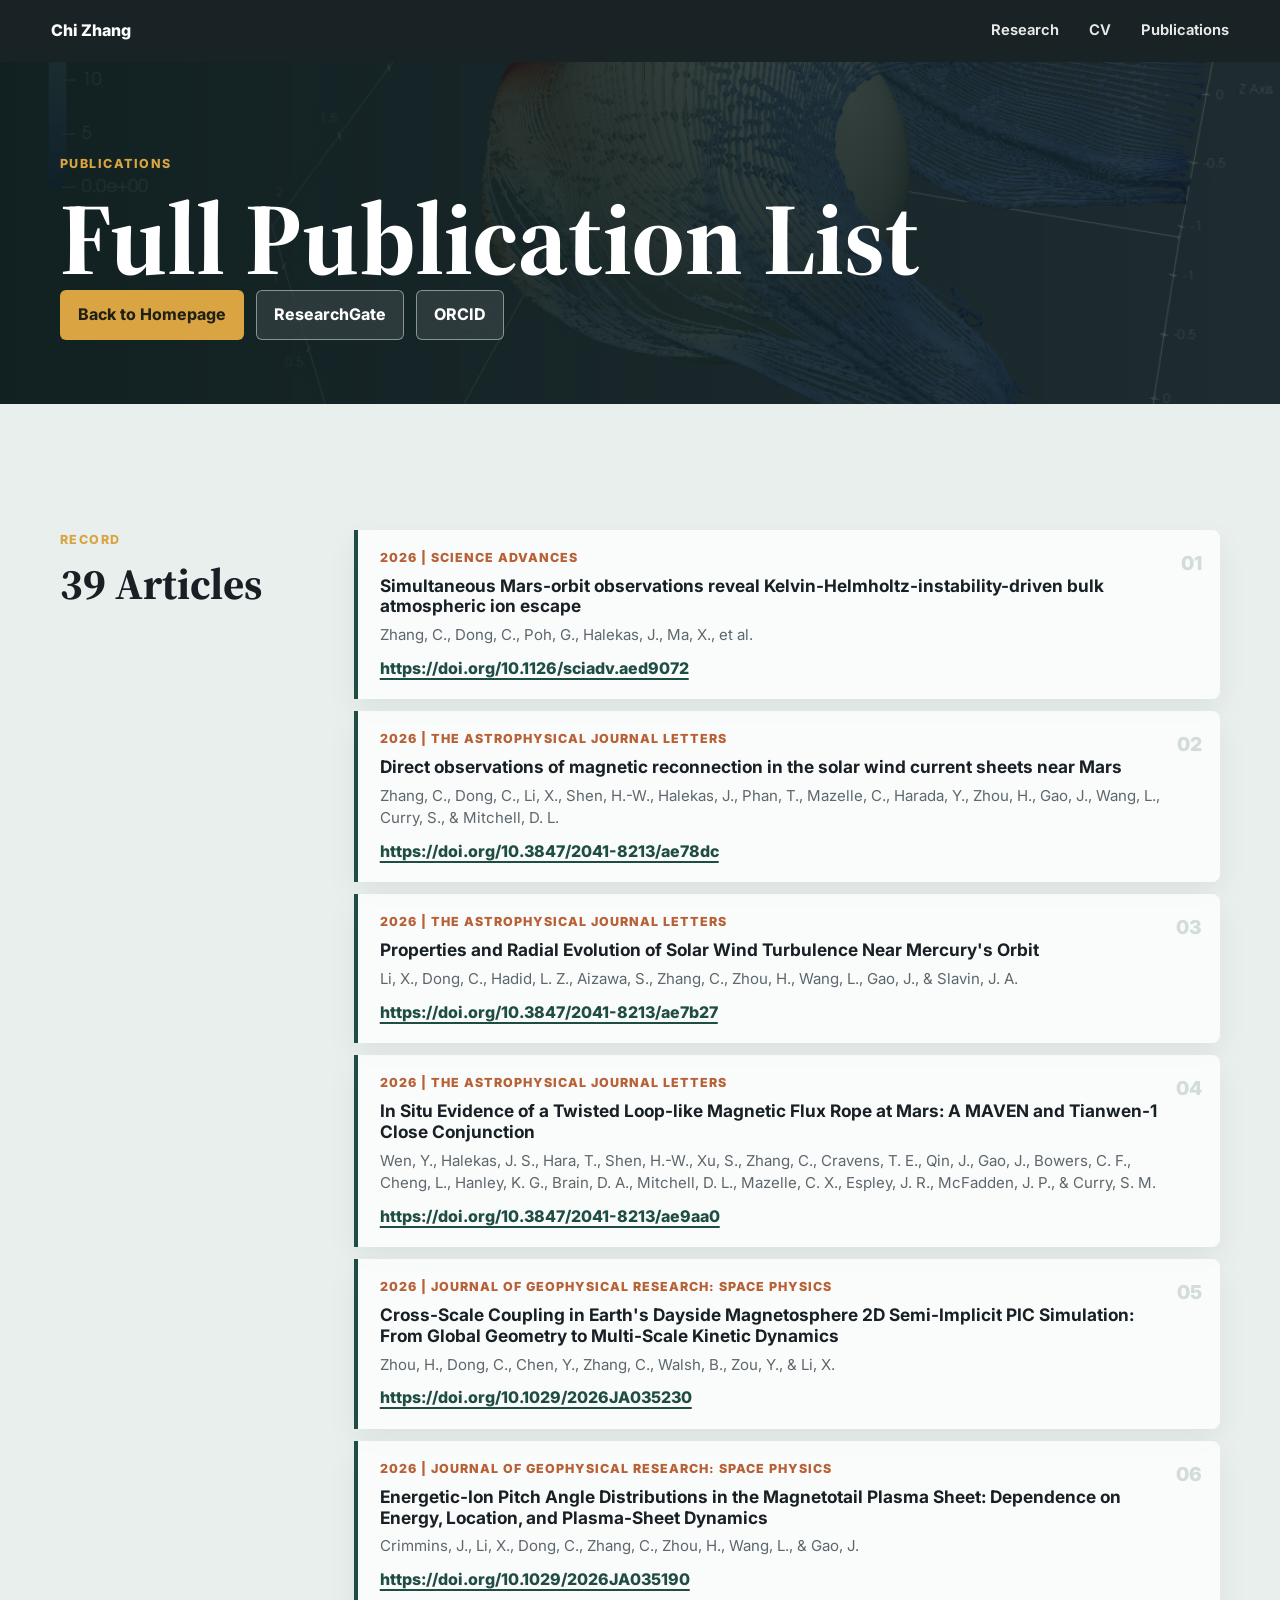
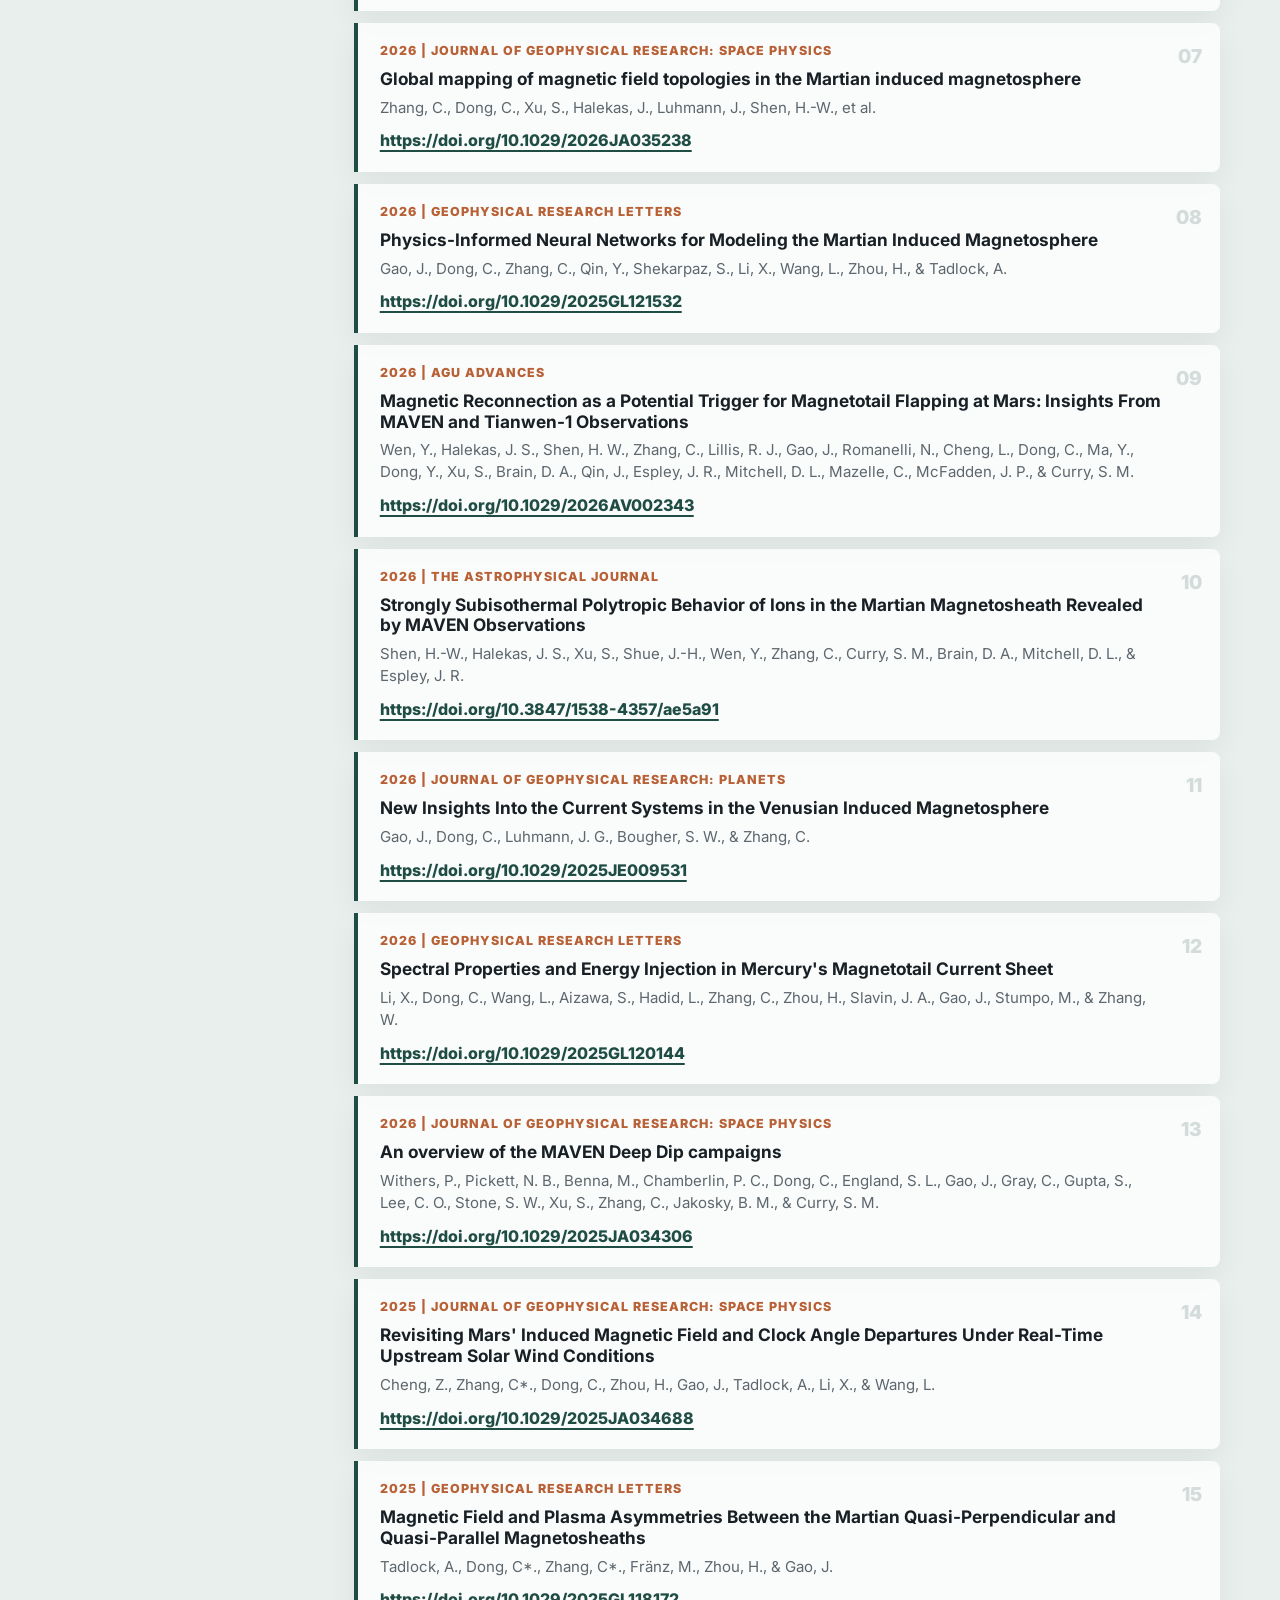
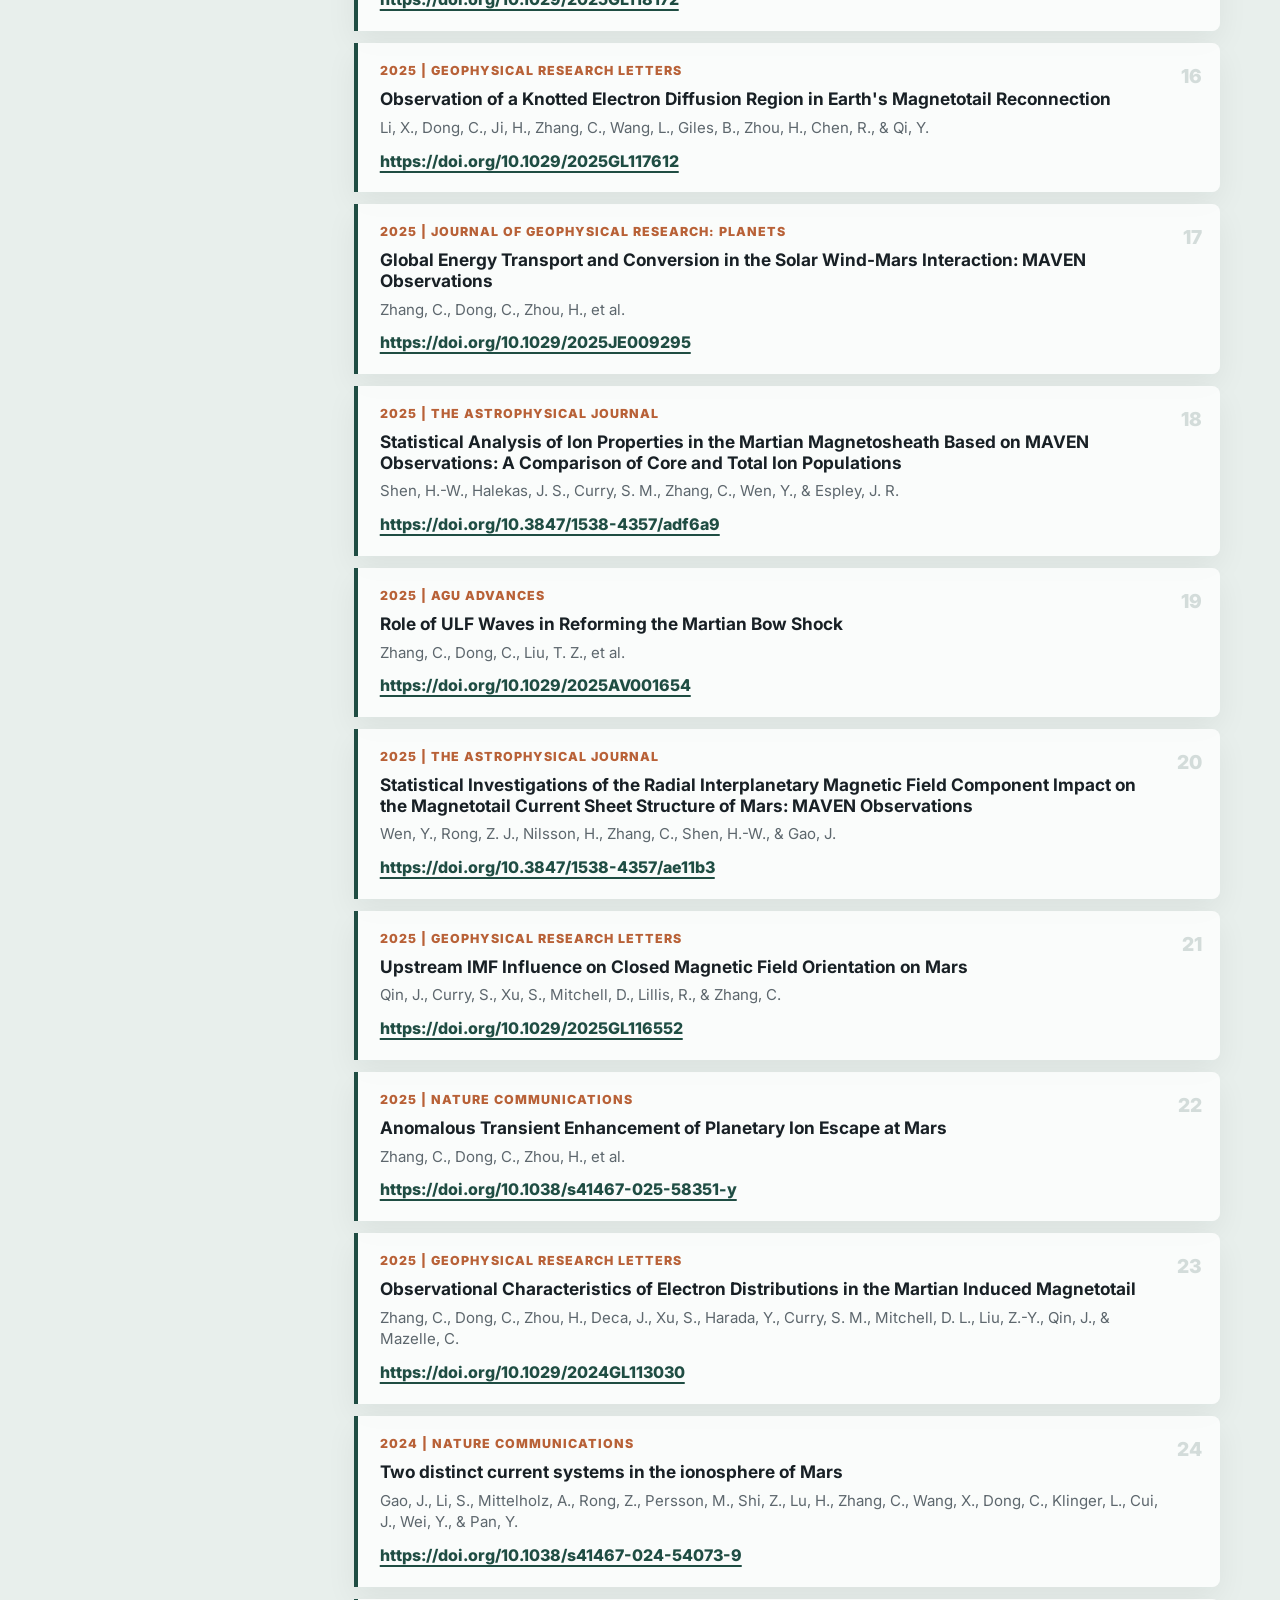
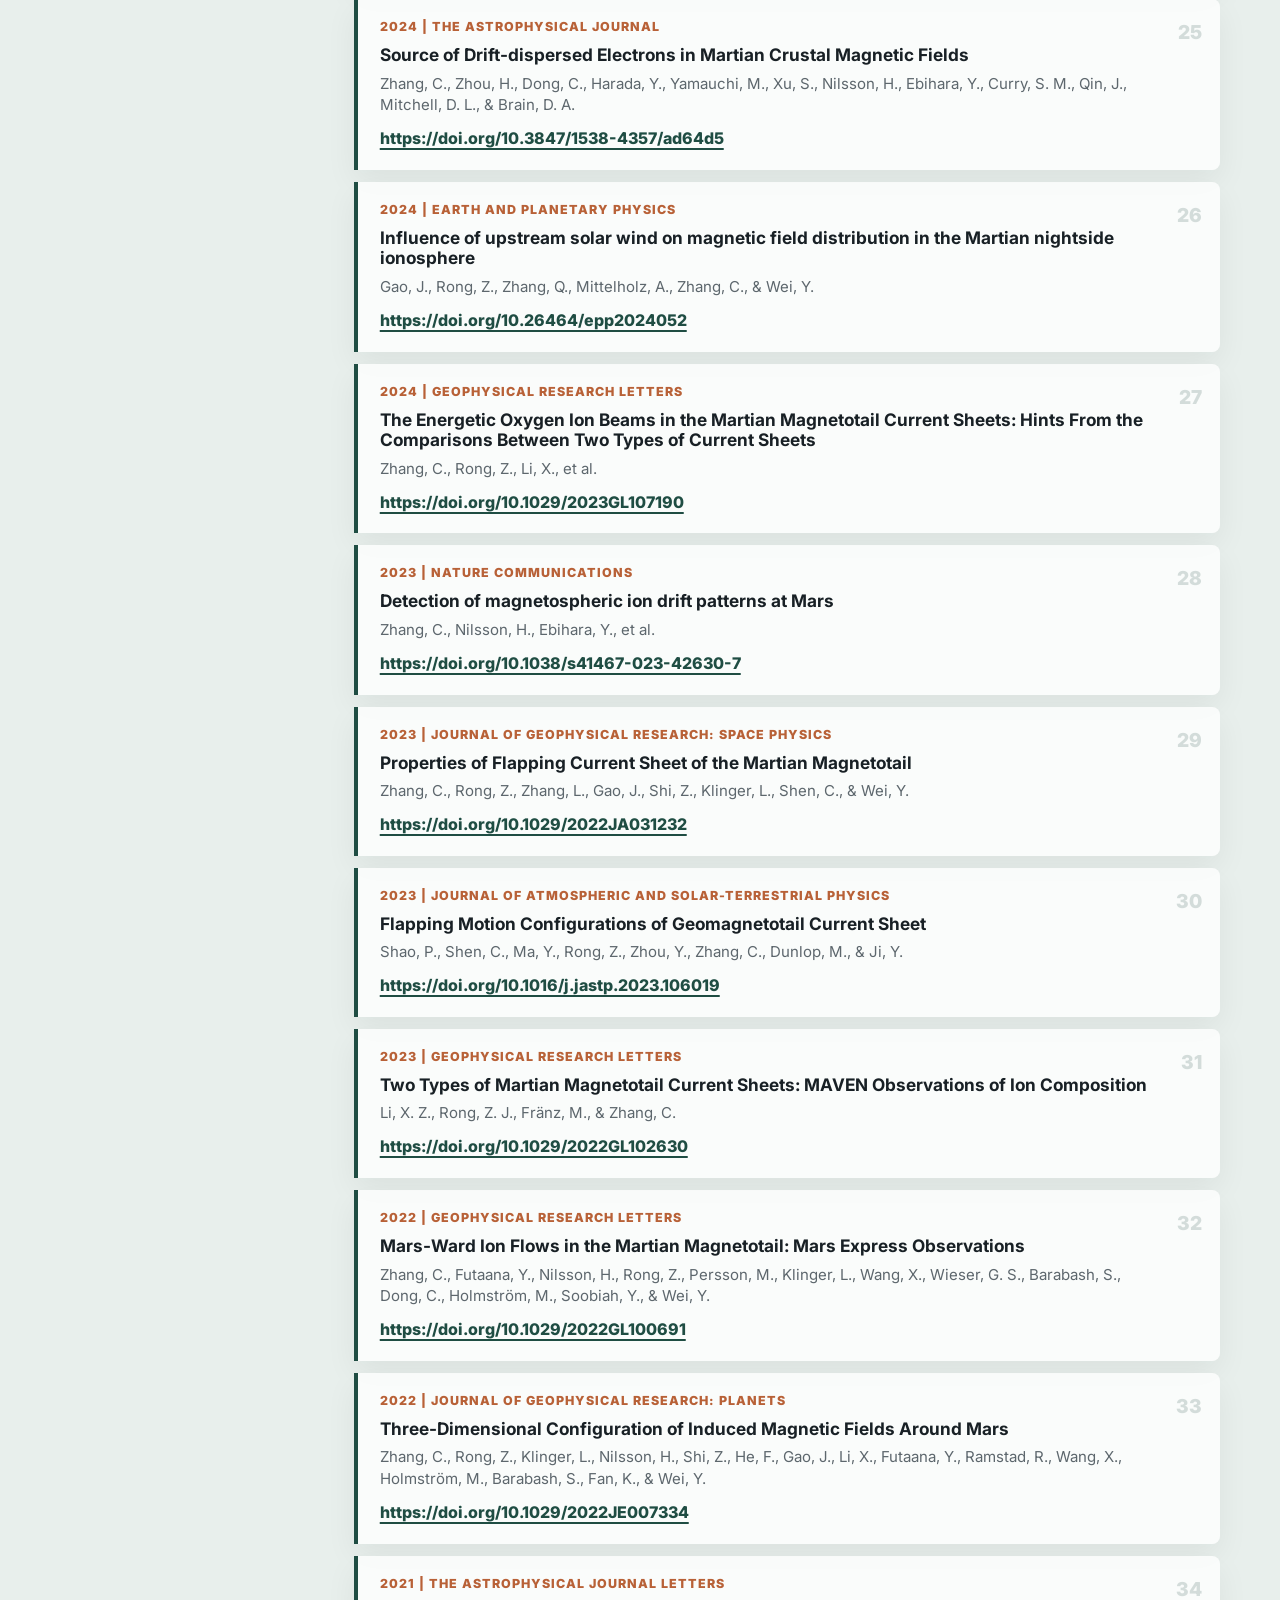
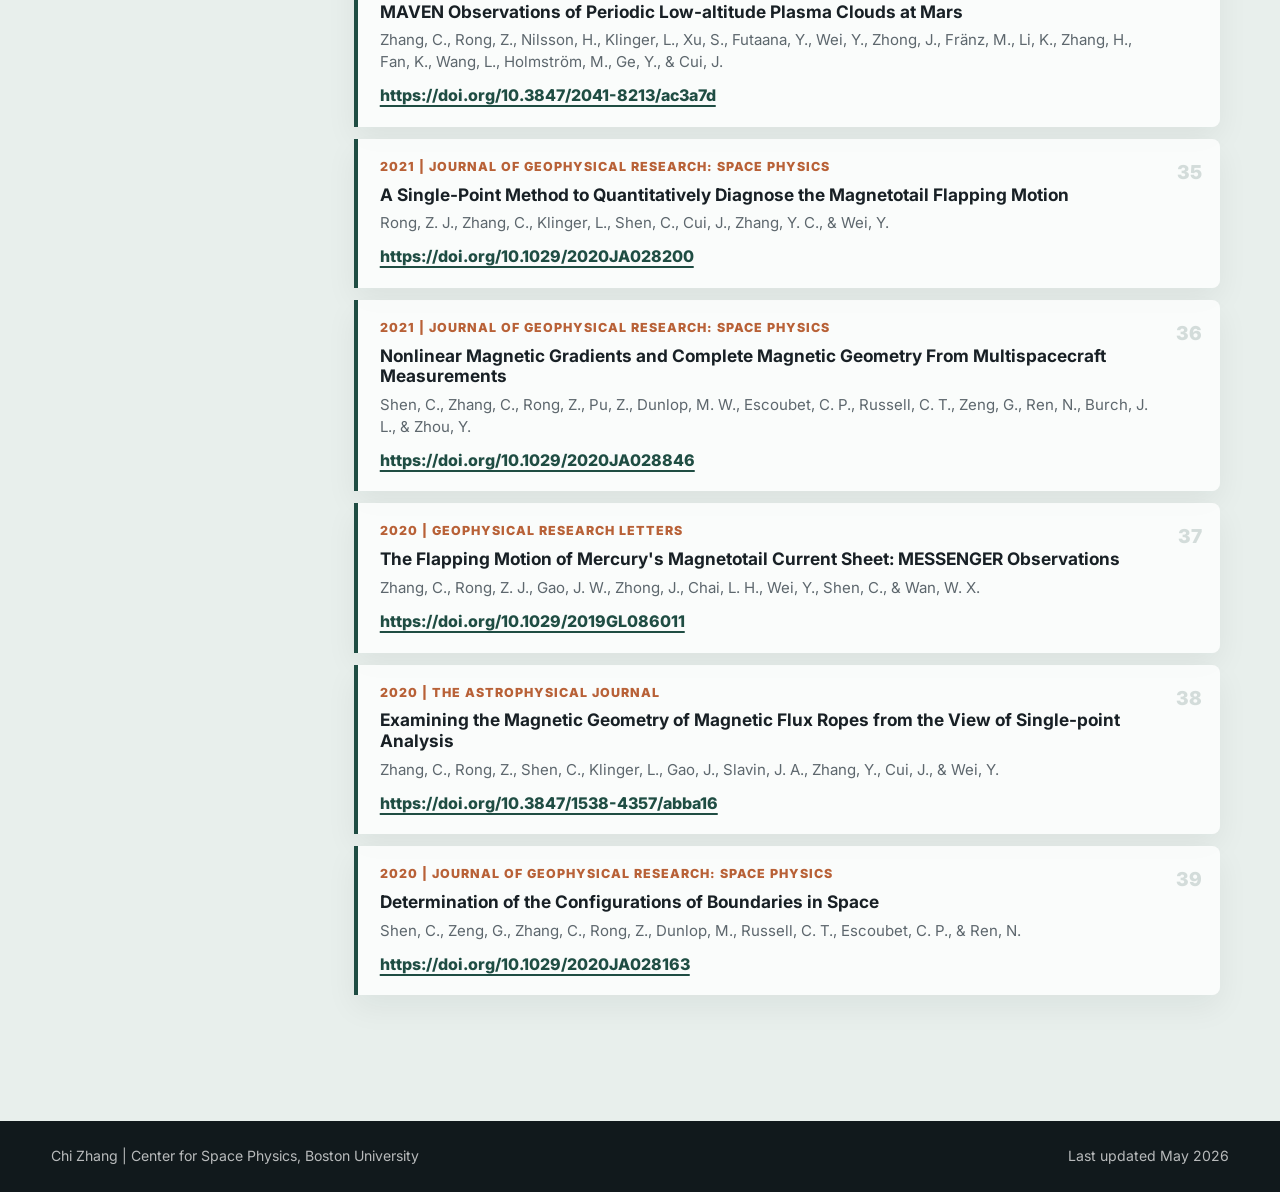
==== commit 5084feb9: "Add Mars flux rope ApJL publication" ====
--- a/publications.html
+++ b/publications.html
@@ -37,7 +37,7 @@
       <div class="container publication-page-layout">
         <aside class="publication-note">
           <p class="section-kicker">Record</p>
-          <h2>38 Articles</h2>
+          <h2>39 Articles</h2>
         </aside>
         <ol class="publication-detail-list">
           <li>
@@ -57,6 +57,12 @@
             <h3>Properties and Radial Evolution of Solar Wind Turbulence Near Mercury's Orbit</h3>
             <p class="authors">Li, X., Dong, C., Hadid, L. Z., Aizawa, S., Zhang, C., Zhou, H., Wang, L., Gao, J., & Slavin, J. A.</p>
             <a href="https://doi.org/10.3847/2041-8213/ae7b27">https://doi.org/10.3847/2041-8213/ae7b27</a>
+          </li>
+          <li>
+            <p class="pub-meta">2026 | The Astrophysical Journal Letters</p>
+            <h3>In Situ Evidence of a Twisted Loop-like Magnetic Flux Rope at Mars: A MAVEN and Tianwen-1 Close Conjunction</h3>
+            <p class="authors">Wen, Y., Halekas, J. S., Hara, T., Shen, H.-W., Xu, S., Zhang, C., Cravens, T. E., Qin, J., Gao, J., Bowers, C. F., Cheng, L., Hanley, K. G., Brain, D. A., Mitchell, D. L., Mazelle, C. X., Espley, J. R., McFadden, J. P., & Curry, S. M.</p>
+            <a href="https://doi.org/10.3847/2041-8213/ae9aa0">https://doi.org/10.3847/2041-8213/ae9aa0</a>
           </li>
           <li>
             <p class="pub-meta">2026 | Journal of Geophysical Research: Space Physics</p>
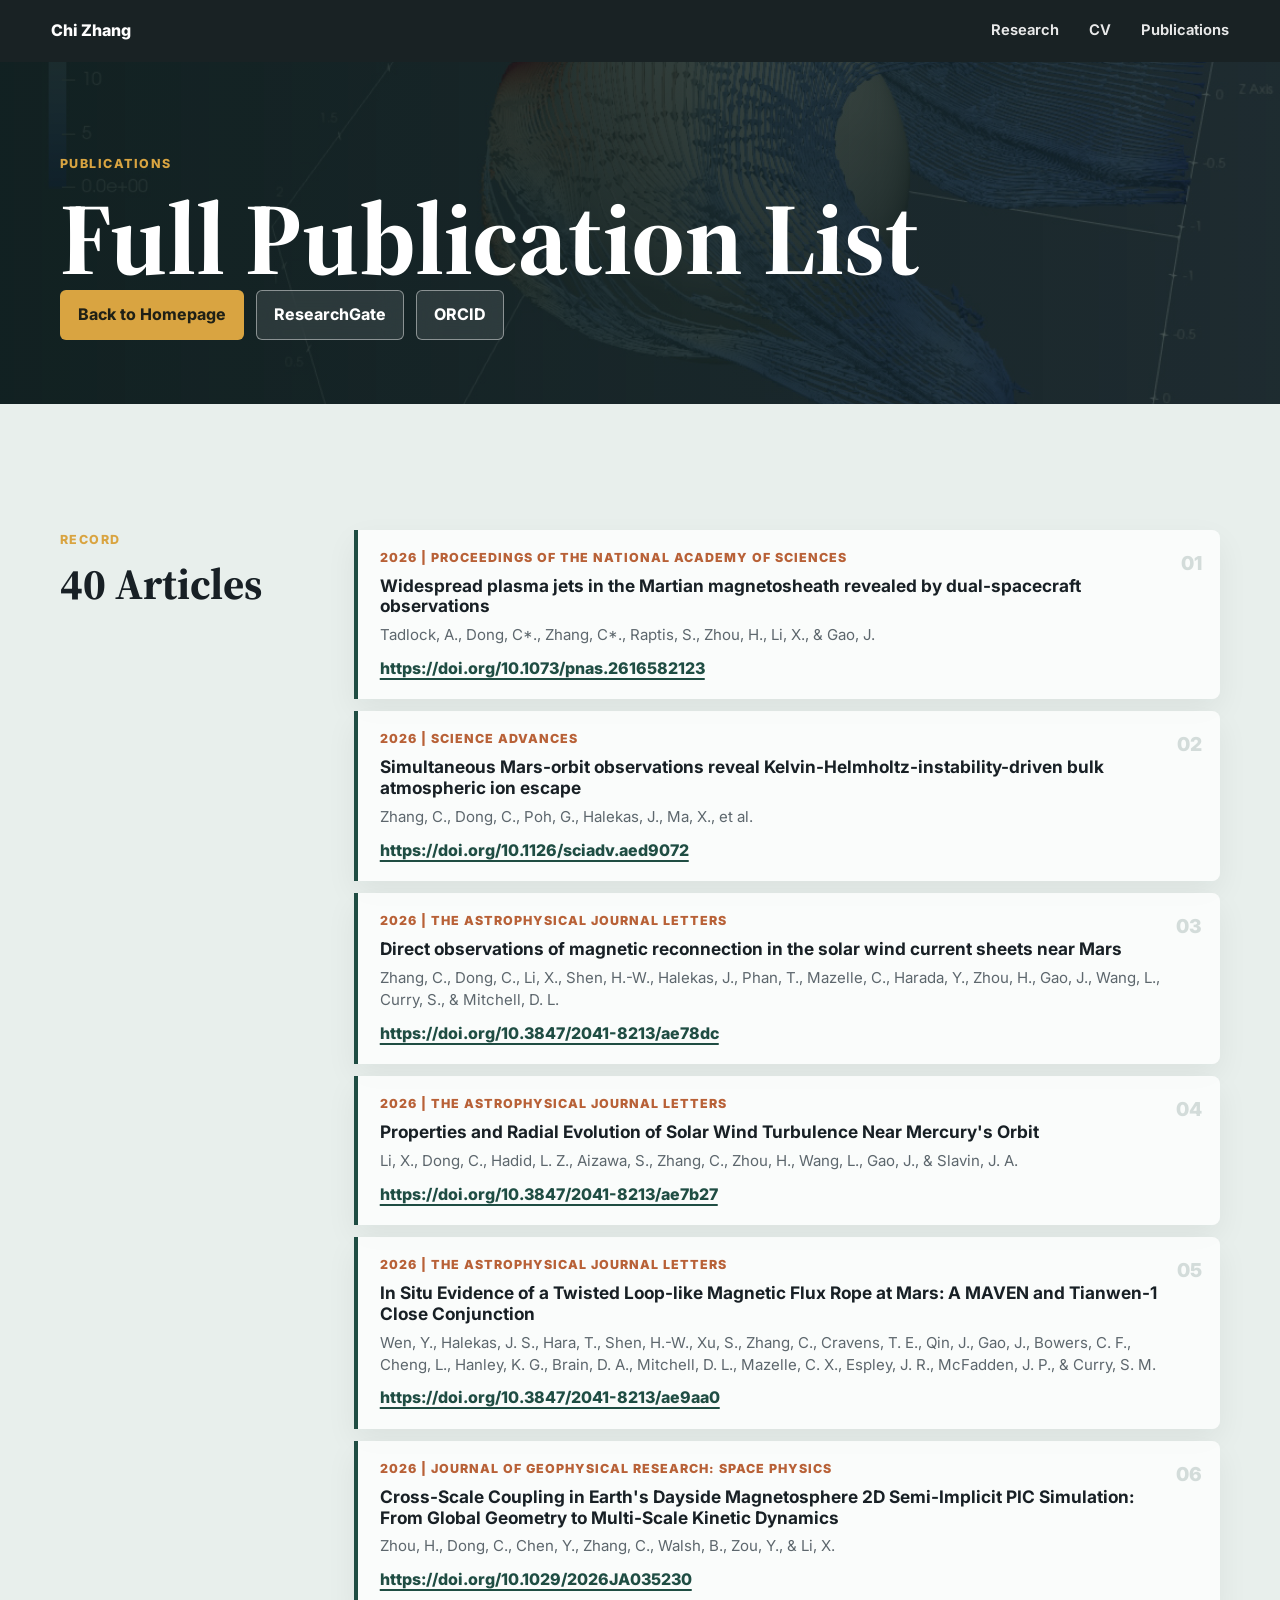
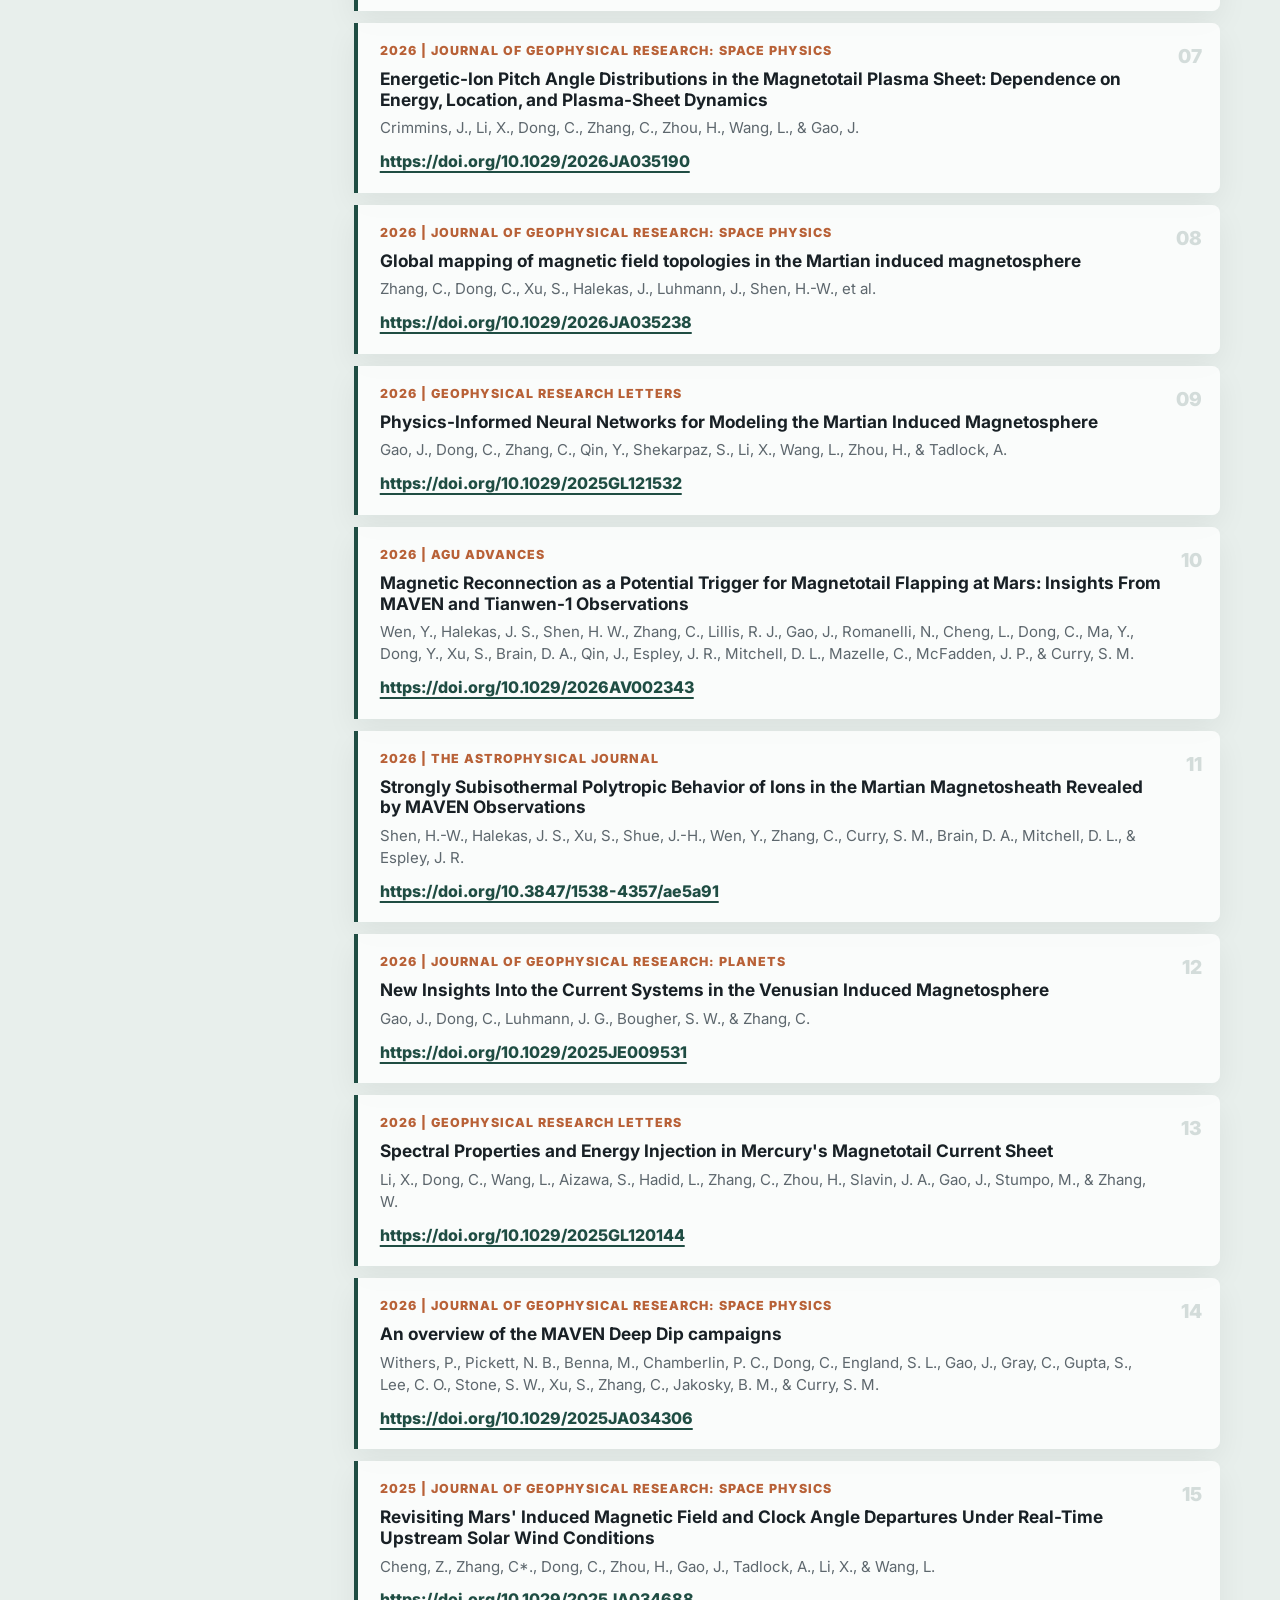
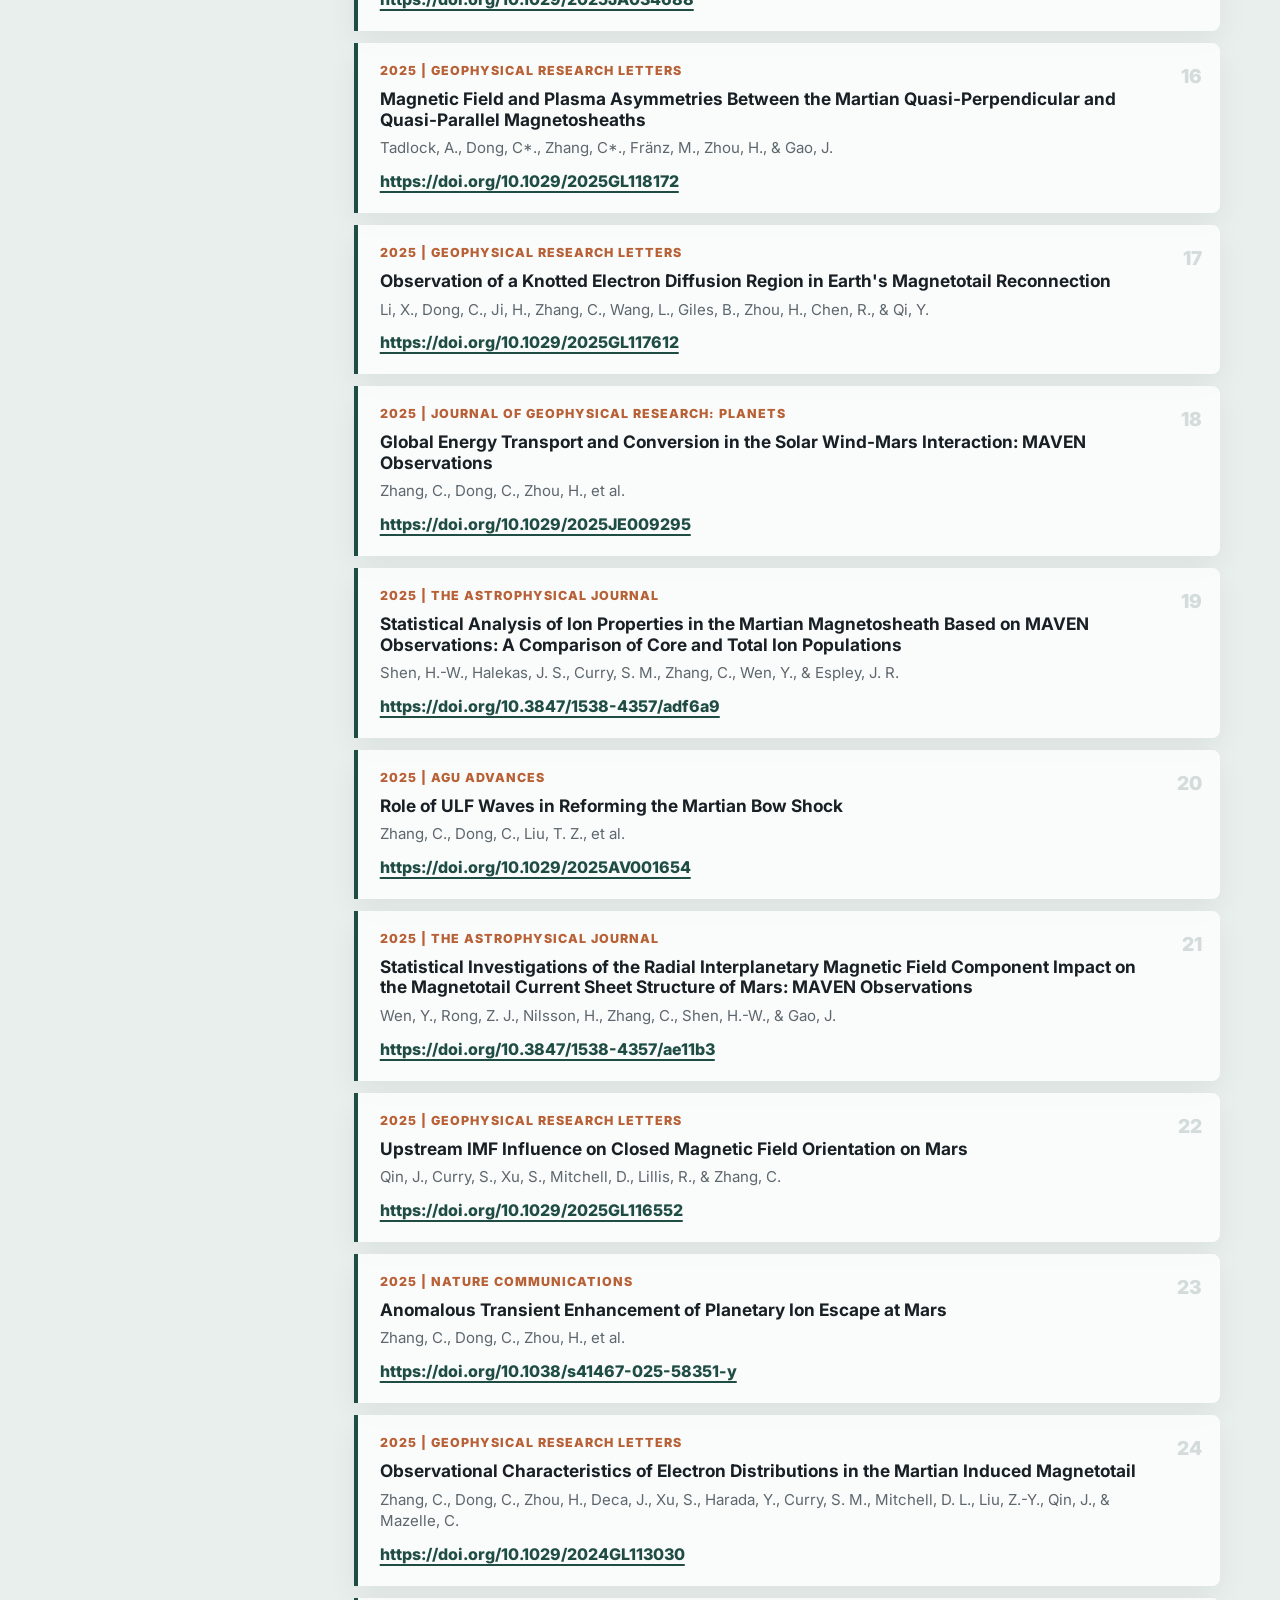
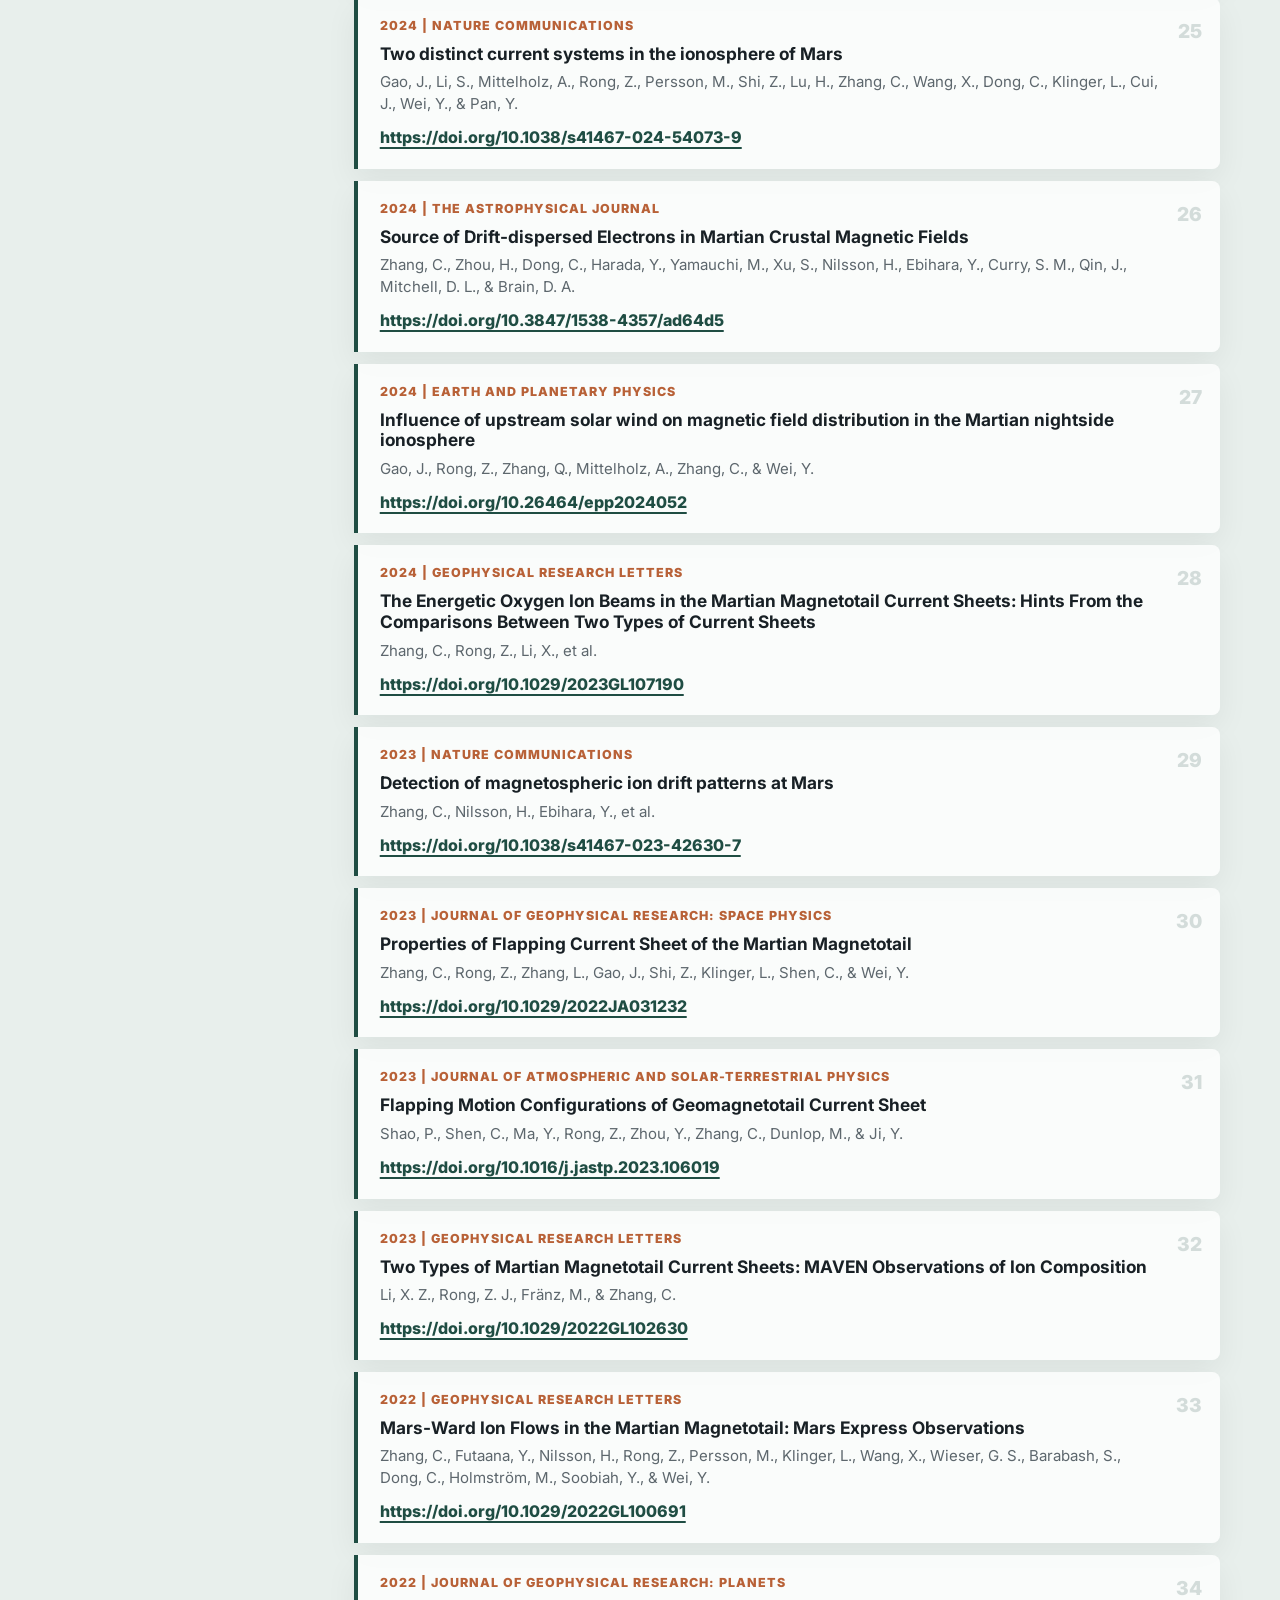
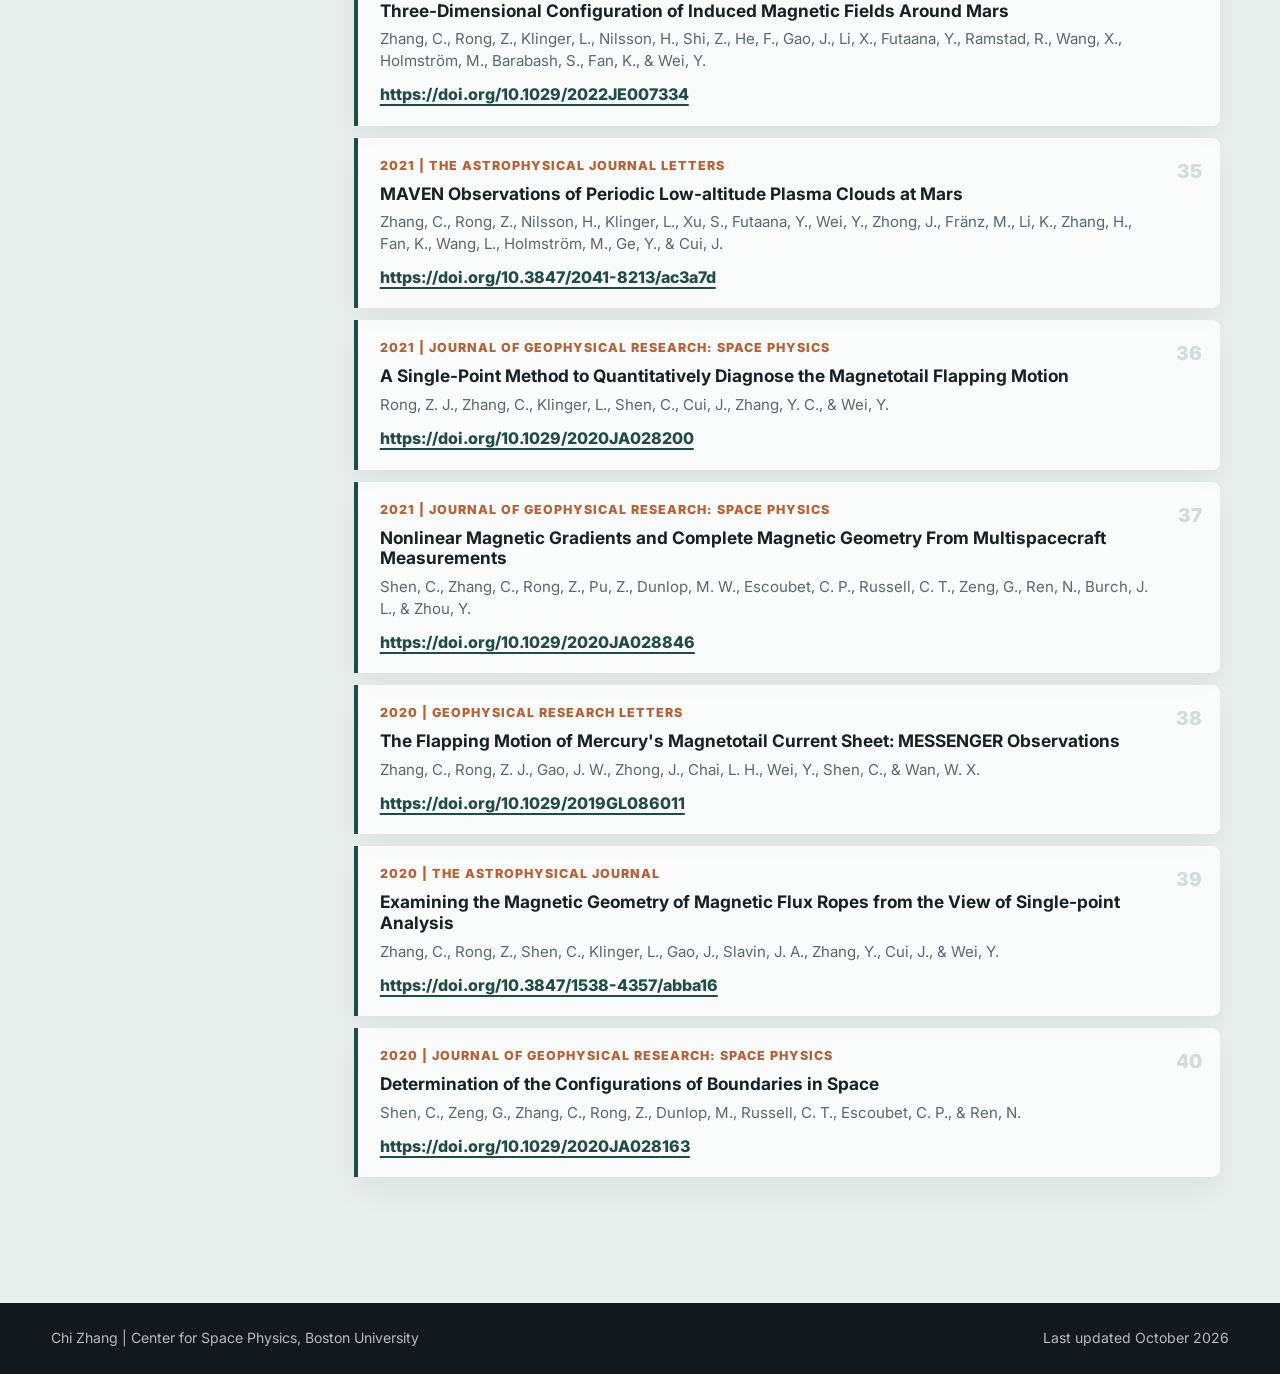
==== commit b2ed65aa: "Add PNAS paper on Martian magnetosheath plasma jets" ====
--- a/publications.html
+++ b/publications.html
@@ -37,9 +37,15 @@
       <div class="container publication-page-layout">
         <aside class="publication-note">
           <p class="section-kicker">Record</p>
-          <h2>39 Articles</h2>
+          <h2>40 Articles</h2>
         </aside>
         <ol class="publication-detail-list">
+          <li>
+            <p class="pub-meta">2026 | Proceedings of the National Academy of Sciences</p>
+            <h3>Widespread plasma jets in the Martian magnetosheath revealed by dual-spacecraft observations</h3>
+            <p class="authors">Tadlock, A., Dong, C*., Zhang, C*., Raptis, S., Zhou, H., Li, X., &amp; Gao, J.</p>
+            <a href="https://doi.org/10.1073/pnas.2616582123">https://doi.org/10.1073/pnas.2616582123</a>
+          </li>
           <li>
             <p class="pub-meta">2026 | Science Advances</p>
             <h3>Simultaneous Mars-orbit observations reveal Kelvin-Helmholtz-instability-driven bulk atmospheric ion escape</h3>
@@ -281,7 +287,7 @@
 
   <footer>
     <p>Chi Zhang | Center for Space Physics, Boston University</p>
-    <p>Last updated May 2026</p>
+    <p>Last updated October 2026</p>
   </footer>
 </body>
 </html>
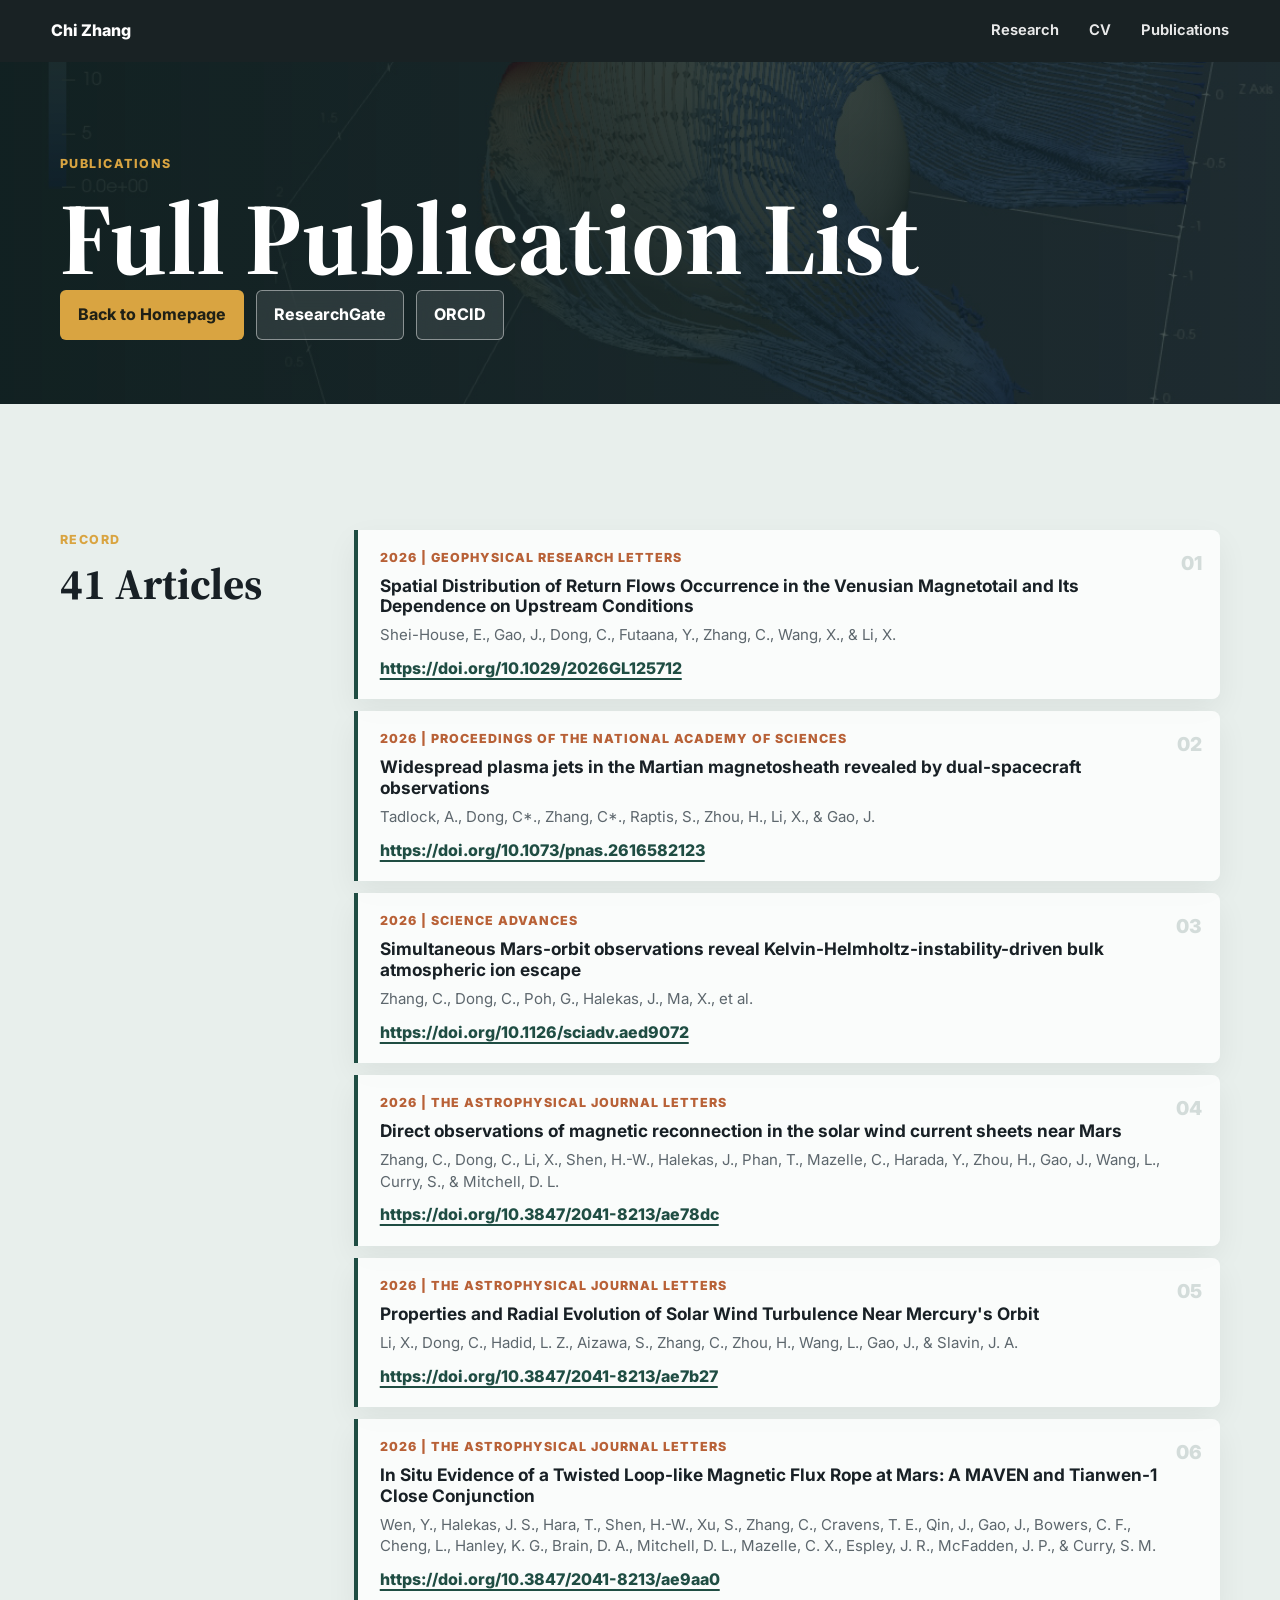
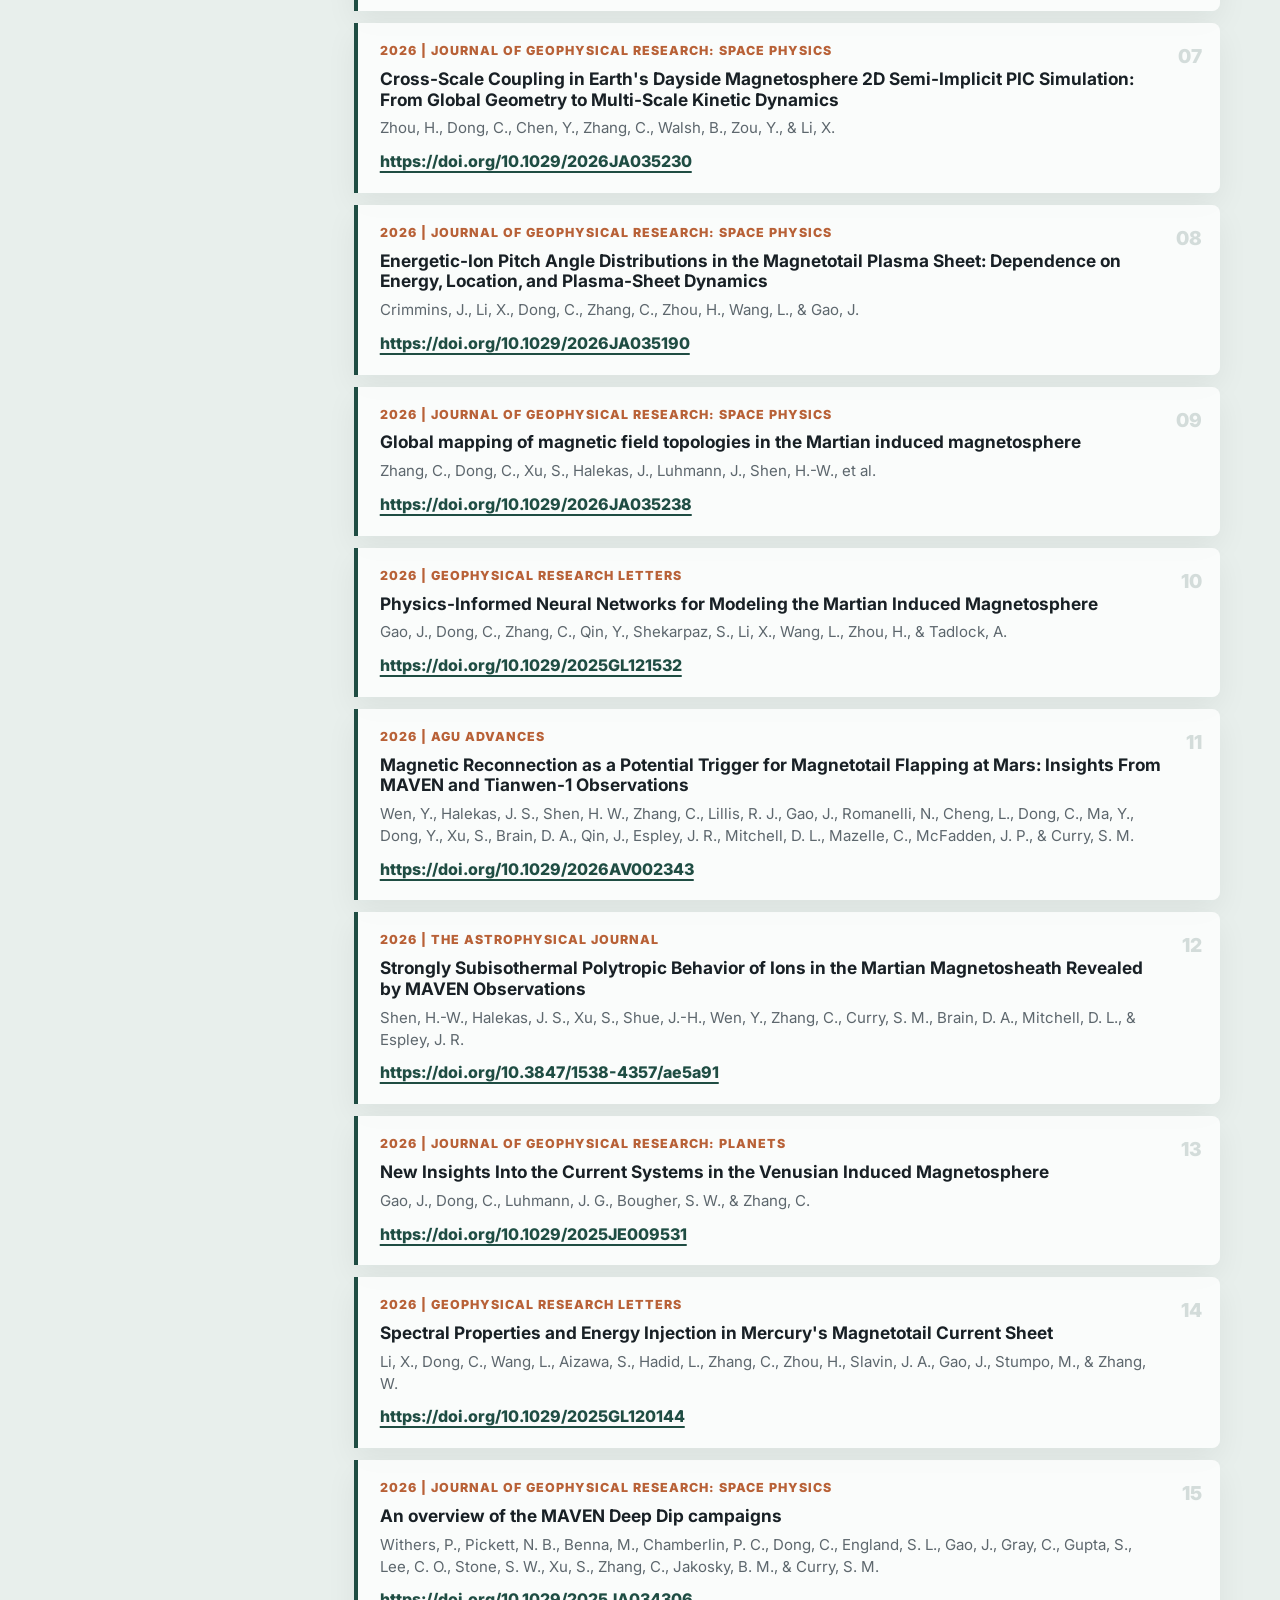
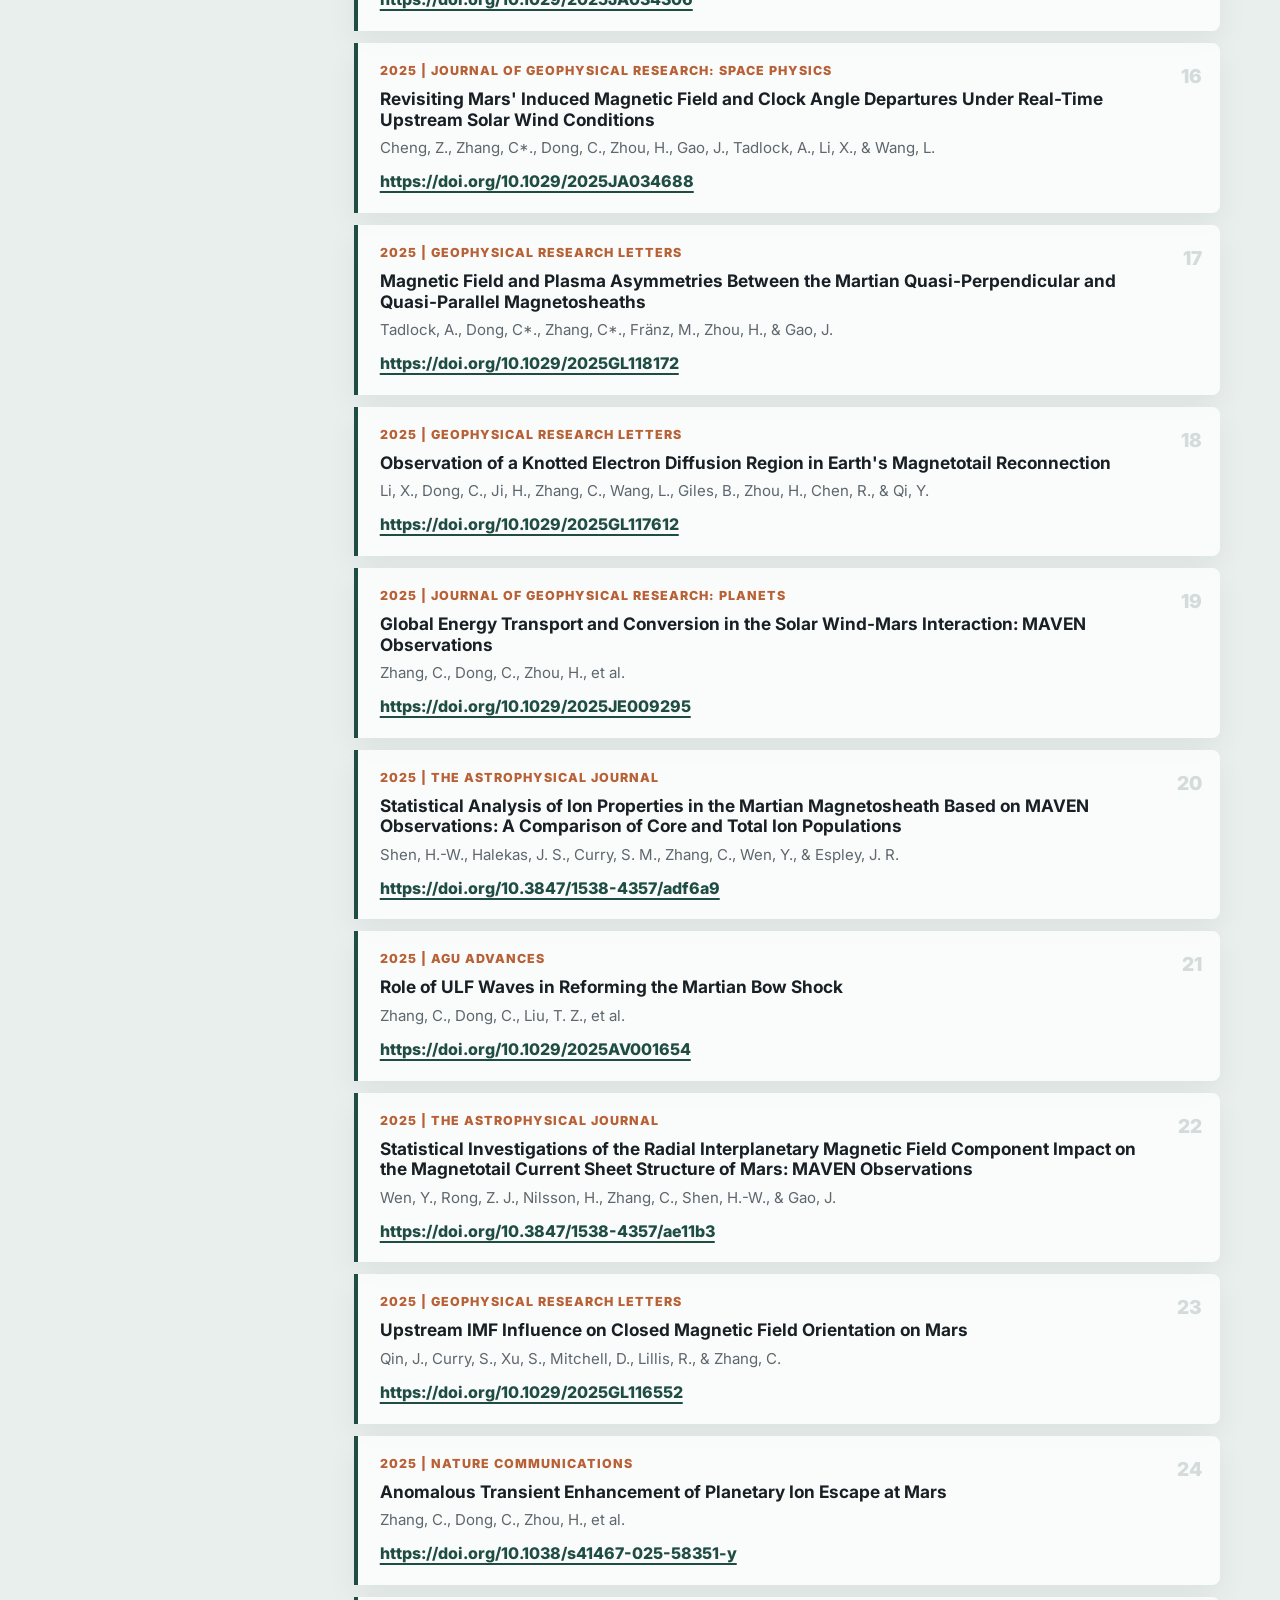
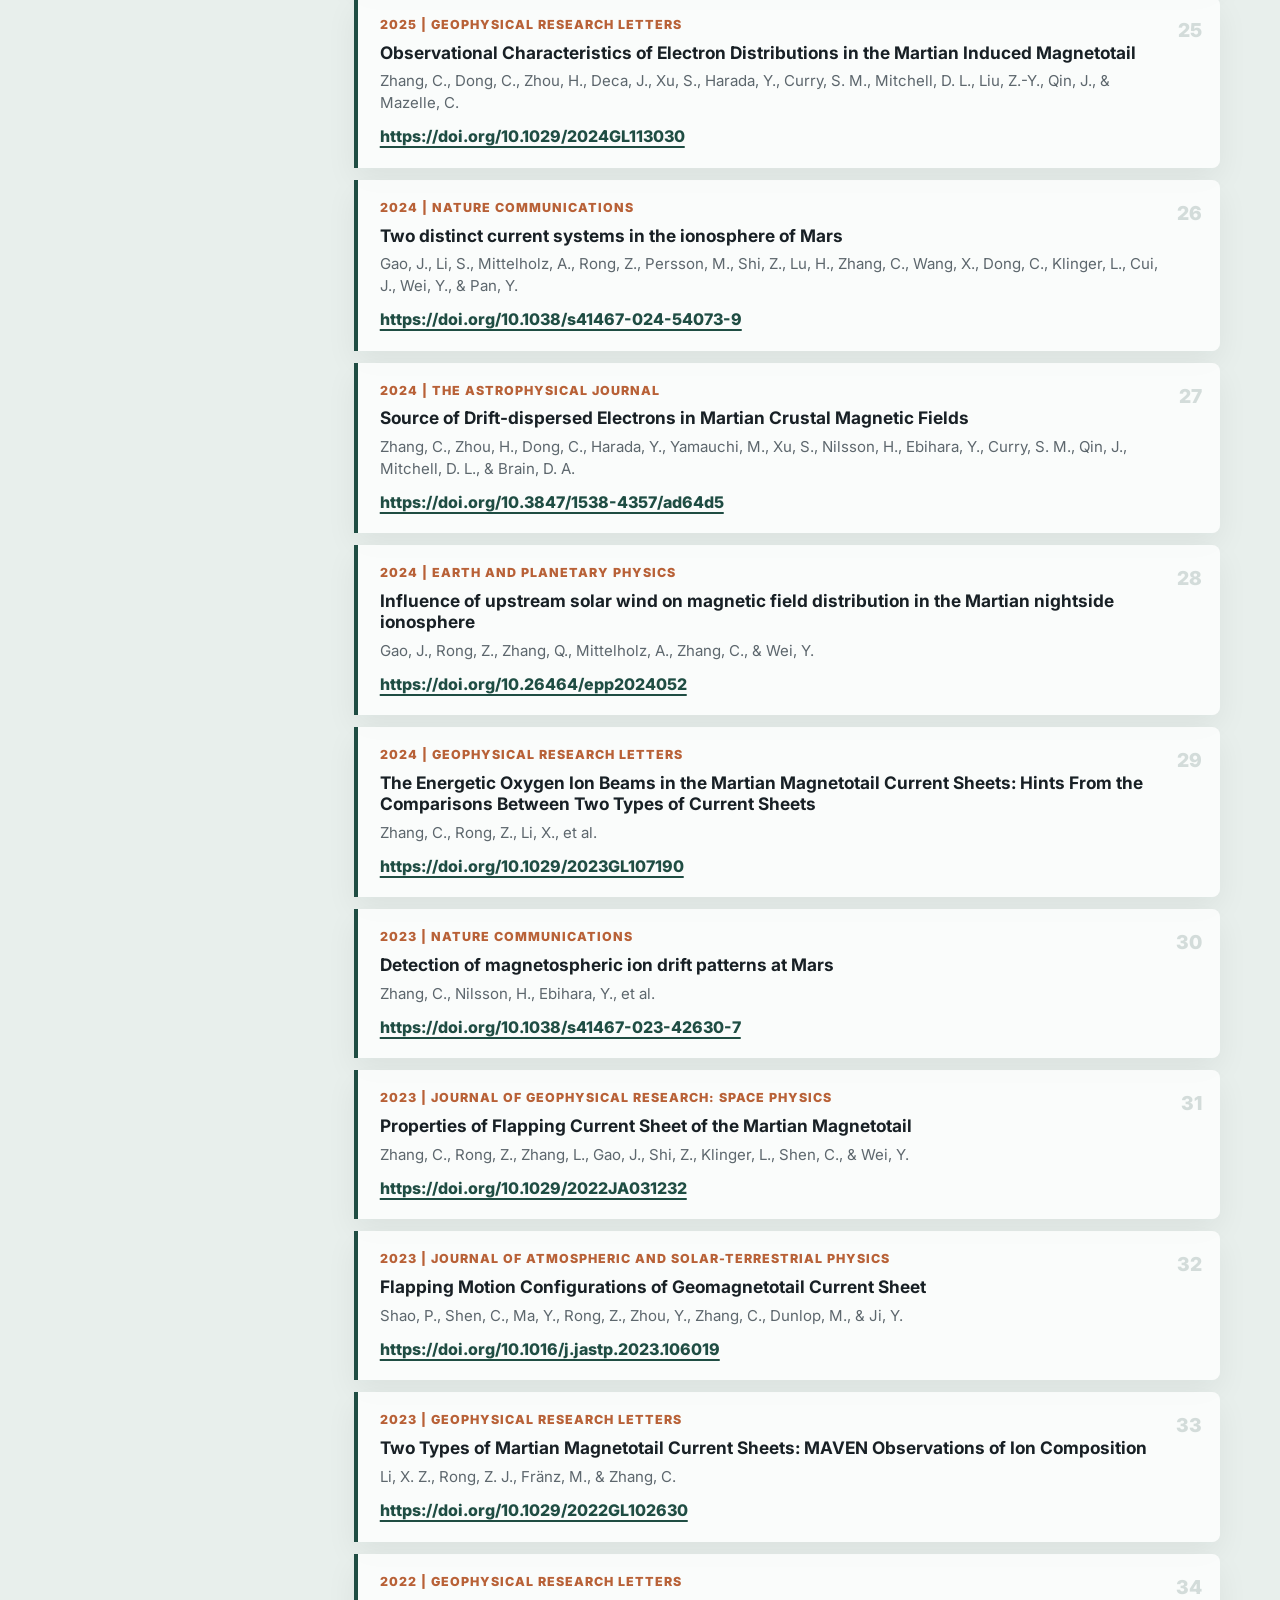
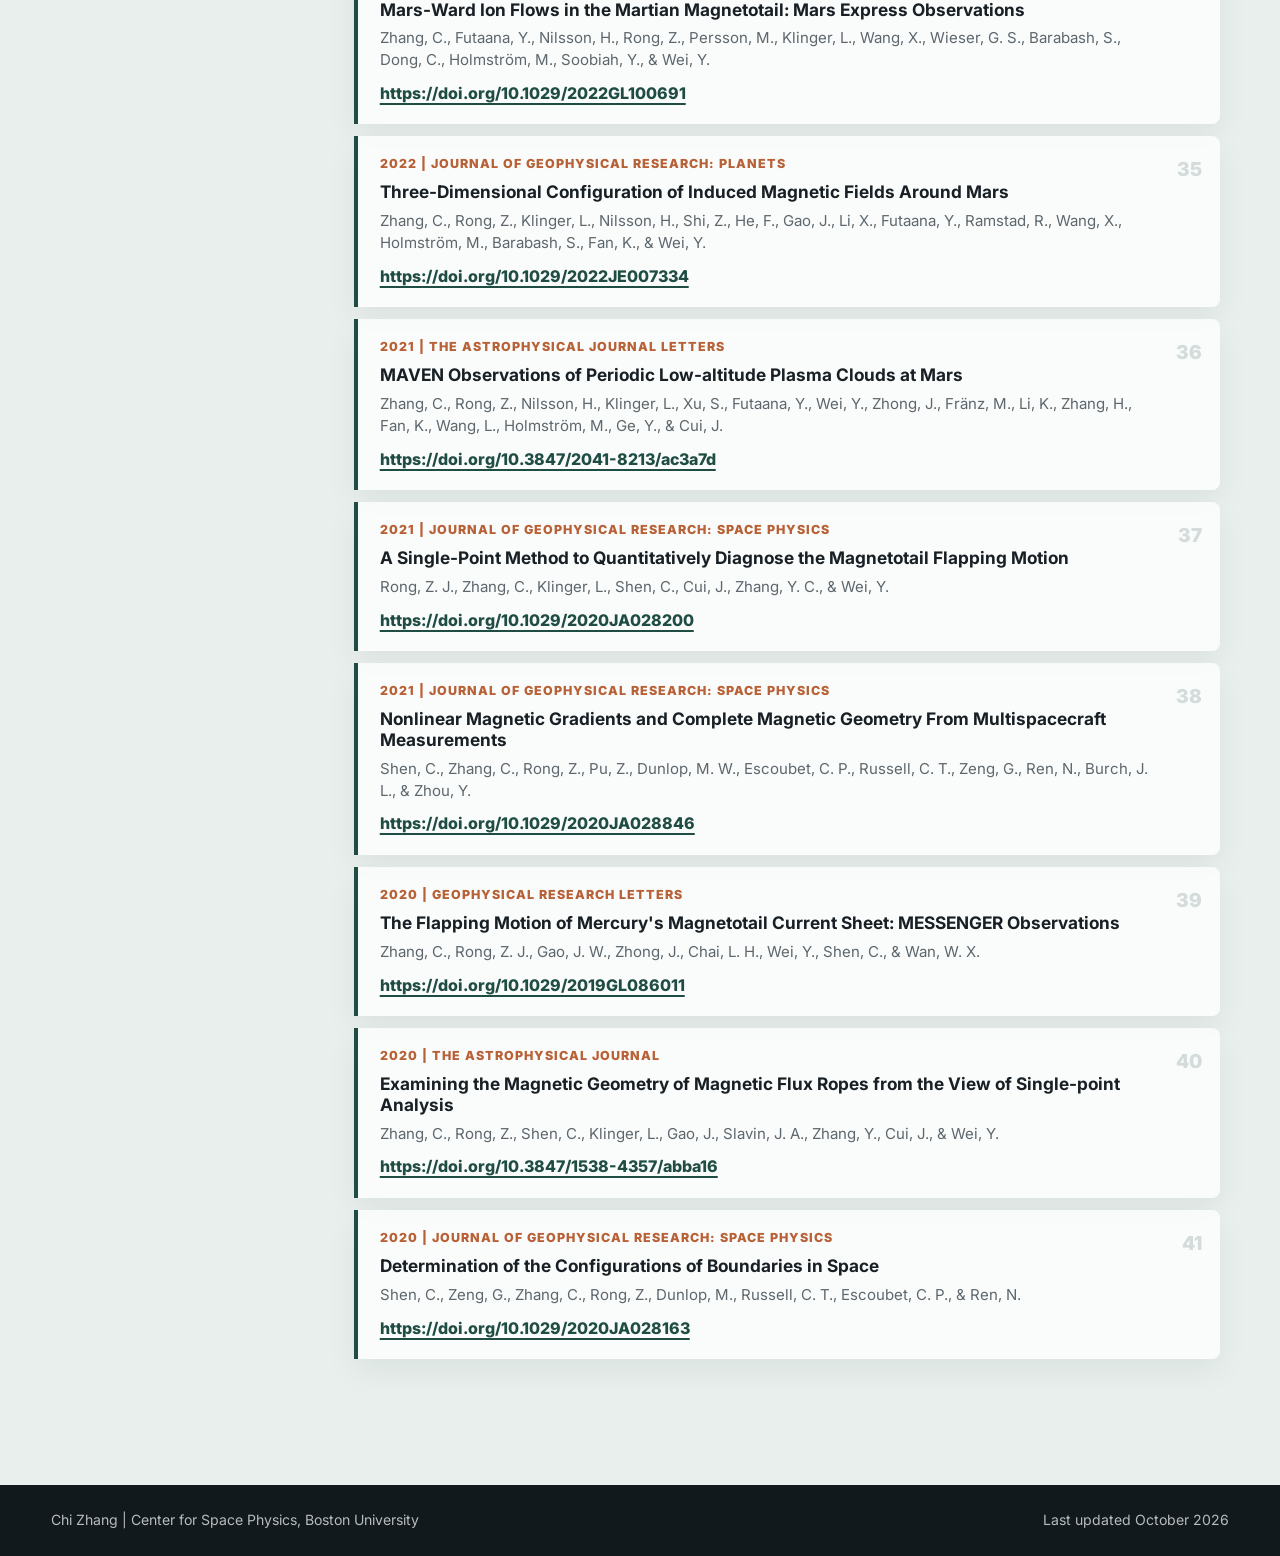
==== commit e5871504: "Add Venus return flows GRL publication" ====
--- a/publications.html
+++ b/publications.html
@@ -37,9 +37,15 @@
       <div class="container publication-page-layout">
         <aside class="publication-note">
           <p class="section-kicker">Record</p>
-          <h2>40 Articles</h2>
+          <h2>41 Articles</h2>
         </aside>
         <ol class="publication-detail-list">
+          <li>
+            <p class="pub-meta">2026 | Geophysical Research Letters</p>
+            <h3>Spatial Distribution of Return Flows Occurrence in the Venusian Magnetotail and Its Dependence on Upstream Conditions</h3>
+            <p class="authors">Shei-House, E., Gao, J., Dong, C., Futaana, Y., Zhang, C., Wang, X., &amp; Li, X.</p>
+            <a href="https://doi.org/10.1029/2026GL125712">https://doi.org/10.1029/2026GL125712</a>
+          </li>
           <li>
             <p class="pub-meta">2026 | Proceedings of the National Academy of Sciences</p>
             <h3>Widespread plasma jets in the Martian magnetosheath revealed by dual-spacecraft observations</h3>
